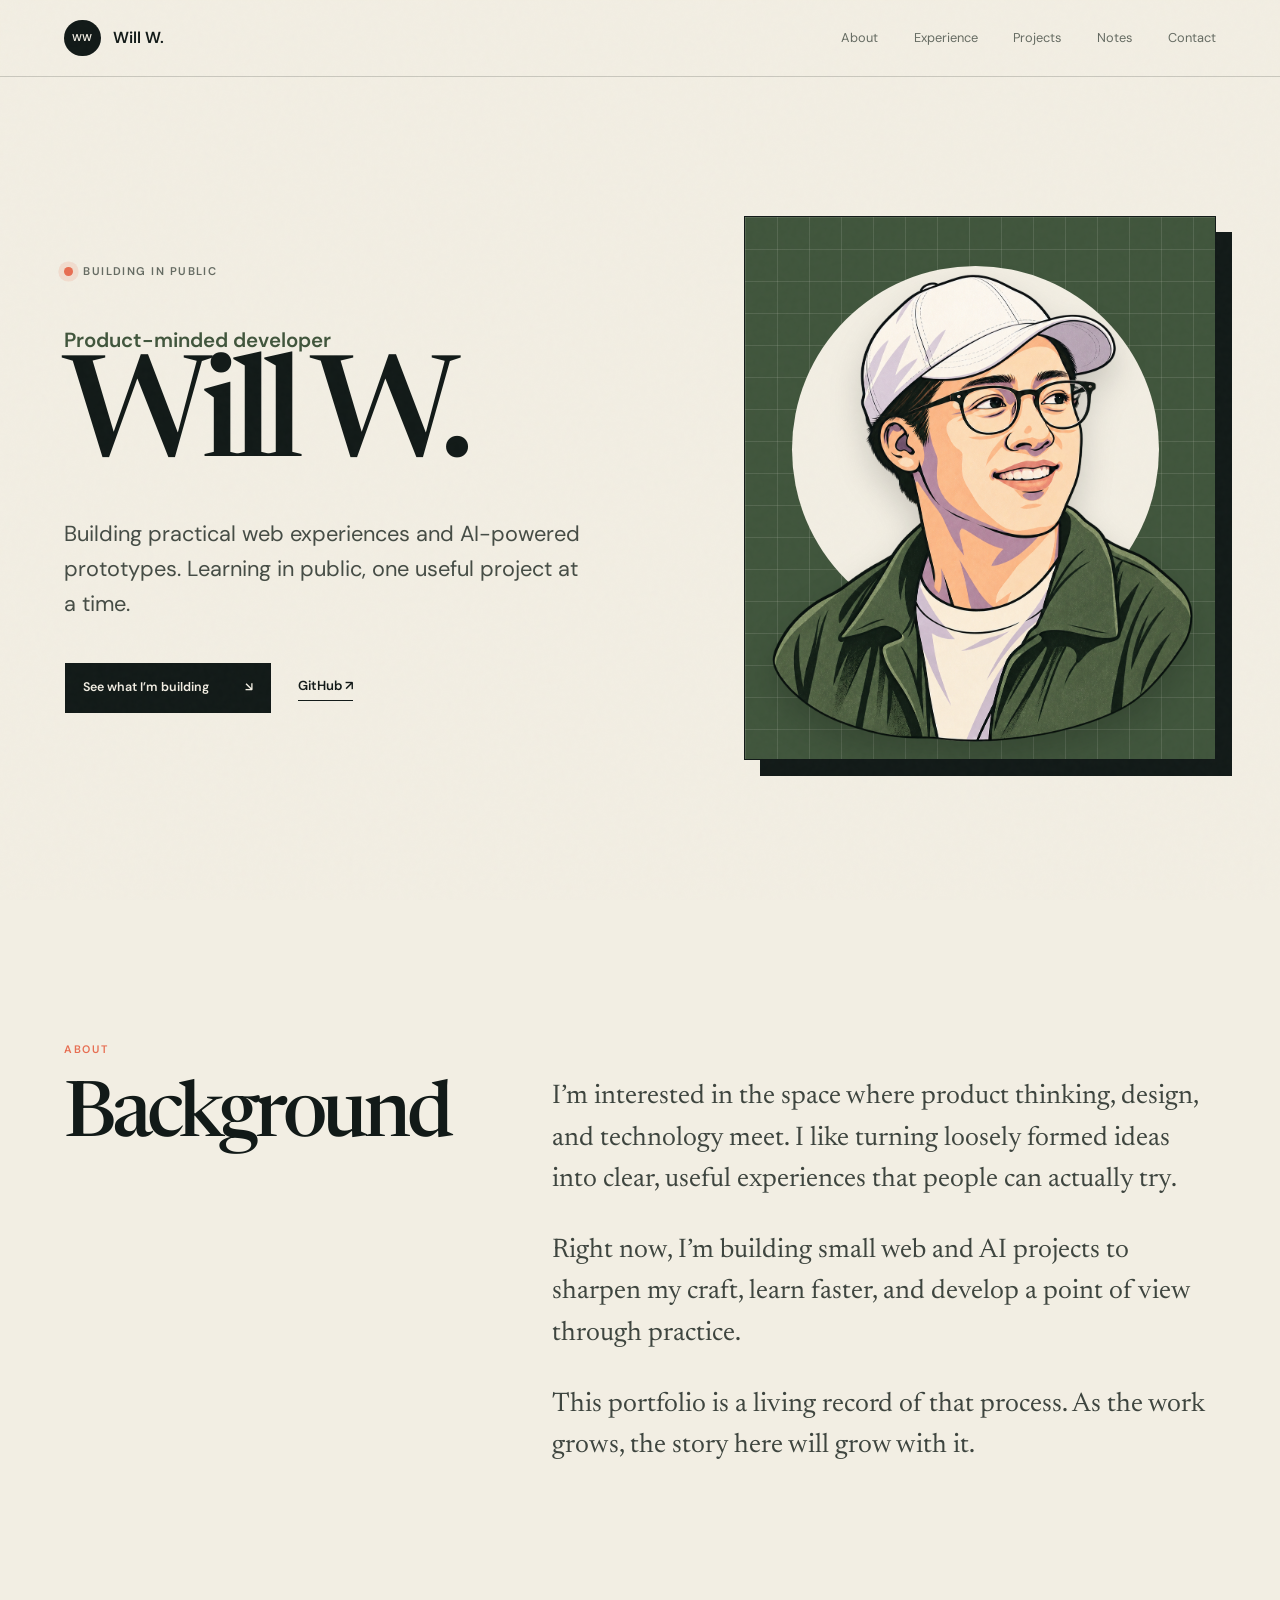
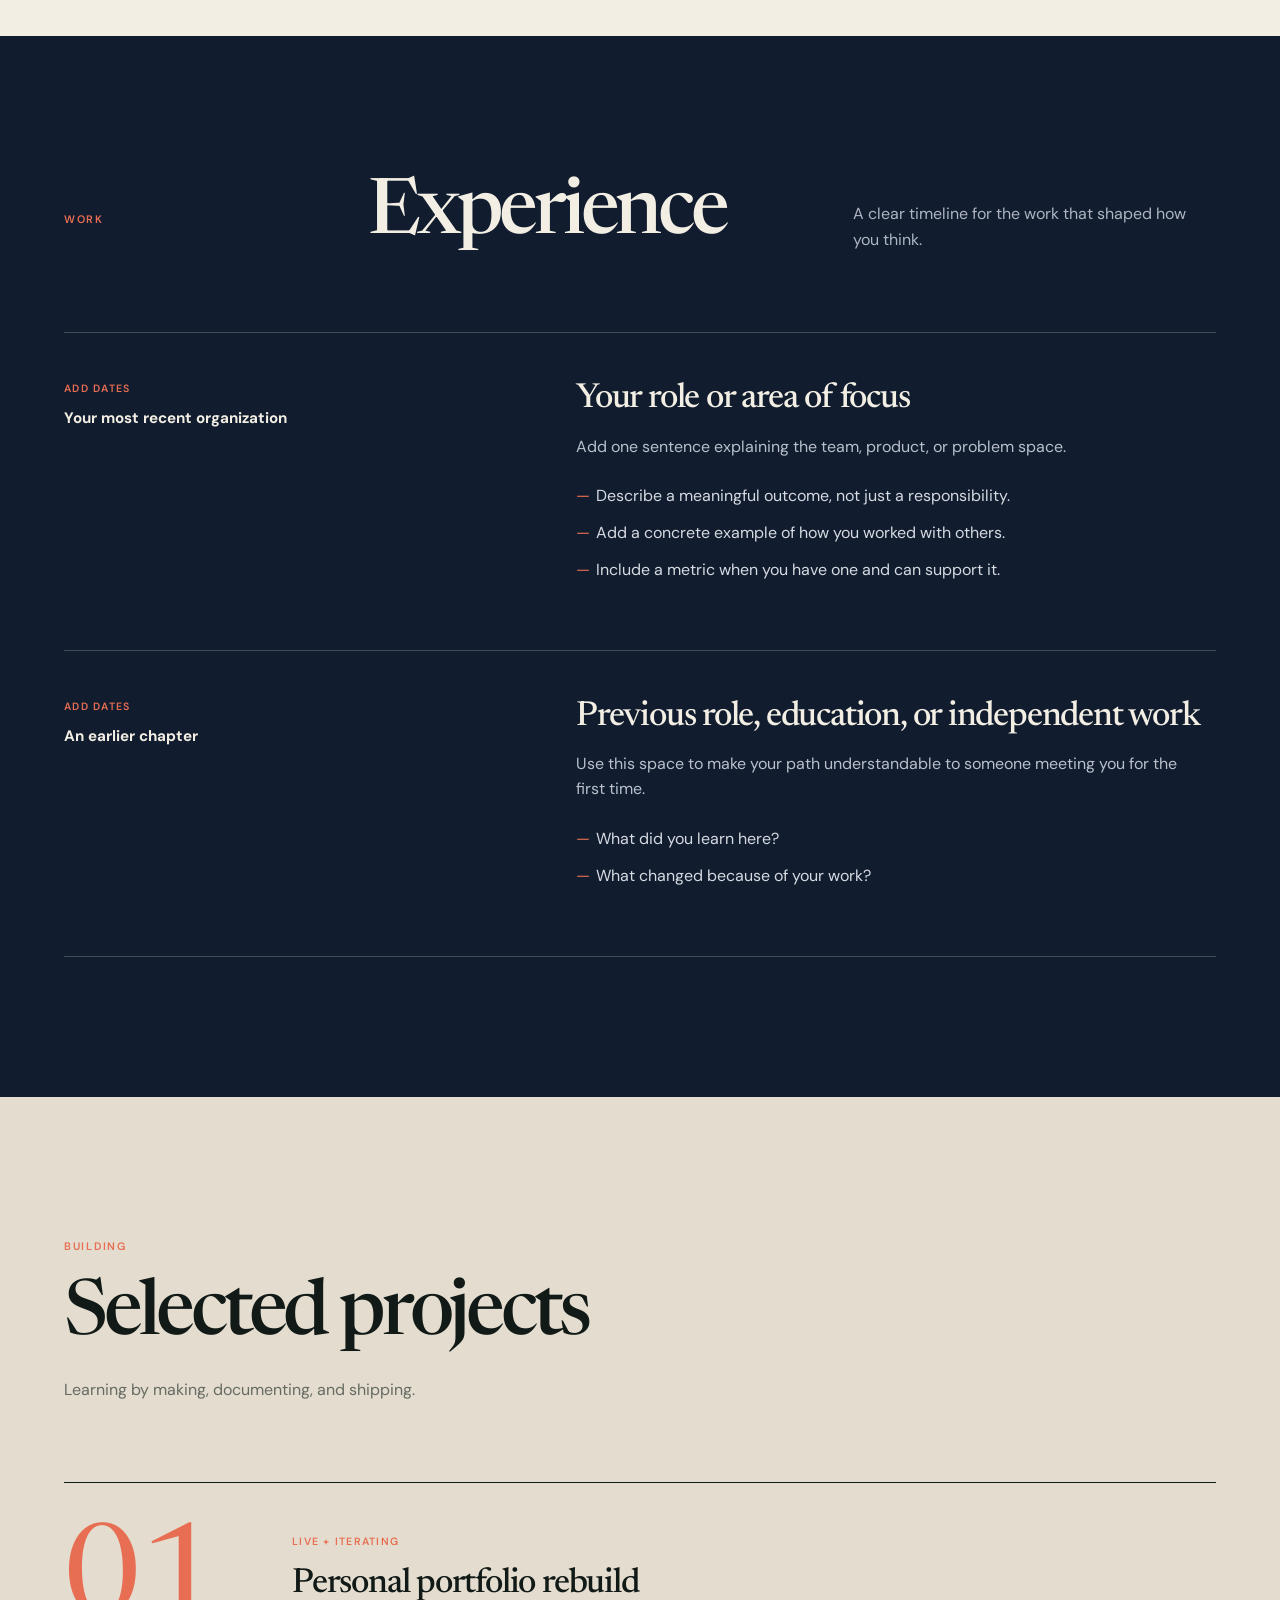
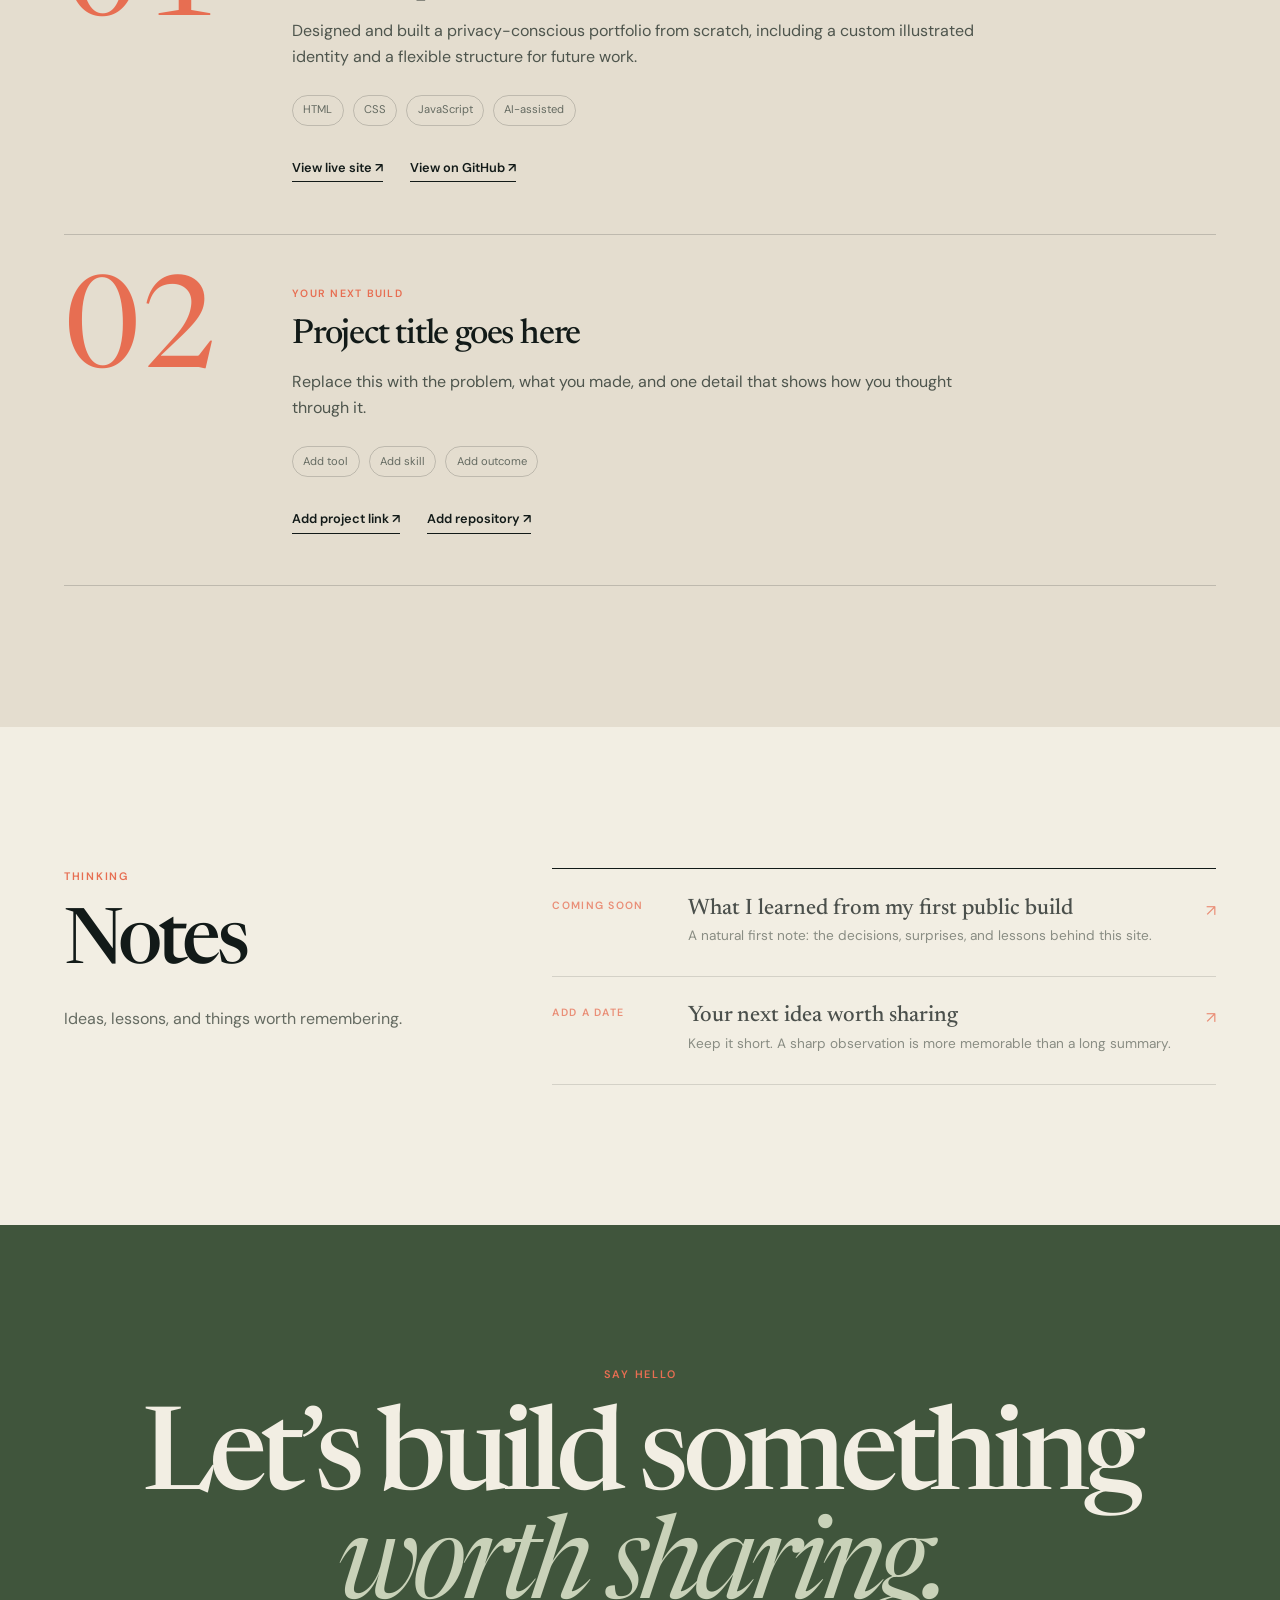
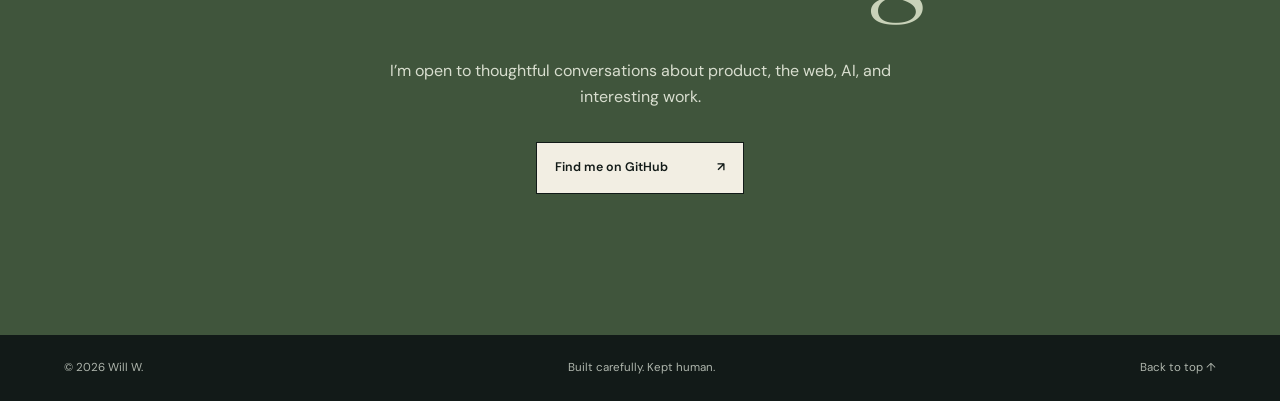
==== index.html @ 43a884ca "Update index.html for revised portfolio portrait" ====
<!doctype html>
<html lang="en">
  <head>
    <meta charset="UTF-8" />
    <meta name="viewport" content="width=device-width, initial-scale=1.0" />
    <meta name="description" content="Will W. — a product-minded developer building practical web experiences and AI-powered prototypes." />
    <meta name="theme-color" content="#f2eee3" />
    <meta property="og:title" content="Will W. — Product-minded developer" />
    <meta property="og:description" content="Practical web experiences, AI-powered prototypes, and a growing body of work." />
    <meta property="og:type" content="website" />
    <link rel="icon" href="assets/favicon.svg" type="image/svg+xml" />
    <link rel="preconnect" href="https://fonts.googleapis.com" />
    <link rel="preconnect" href="https://fonts.gstatic.com" crossorigin />
    <link href="https://fonts.googleapis.com/css2?family=DM+Sans:wght@400;500;600&family=Newsreader:opsz,wght@6..72,400;6..72,500;6..72,600&display=swap" rel="stylesheet" />
    <link rel="stylesheet" href="styles.css?v=4" />
    <script src="content.js?v=3" defer></script>
    <script src="script.js?v=3" defer></script>
    <title>Will W. — Product-minded developer</title>
  </head>
  <body>
    <a class="skip-link" href="#main">Skip to content</a>
    <header class="site-header">
      <a class="brand" href="#hero" aria-label="Will W., home">
        <span class="brand-mark" aria-hidden="true">WW</span>
        <span data-name>Will W.</span>
      </a>
      <nav aria-label="Primary navigation">
        <a href="#about">About</a>
        <a href="#experience">Experience</a>
        <a href="#projects">Projects</a>
        <a href="#notes">Notes</a>
        <a href="#contact">Contact</a>
      </nav>
    </header>

    <main id="main">
      <section class="hero section-shell" id="hero" aria-labelledby="hero-title">
        <div class="hero-copy reveal">
          <p class="status"><span aria-hidden="true"></span><span data-status>Building in public</span></p>
          <p class="hero-overline" data-title>Product-minded developer</p>
          <h1 id="hero-title" data-name>Will W.</h1>
          <p class="hero-summary" data-tagline>Building practical web experiences and AI-powered prototypes.</p>
          <div class="hero-actions">
            <a class="button button-dark" href="#projects">See what I’m building <span aria-hidden="true">↘</span></a>
            <a class="text-link" data-github-link href="https://github.com/willw-builds" target="_blank" rel="noreferrer">GitHub <span aria-hidden="true">↗</span></a>
          </div>
        </div>

        <figure class="portrait-stage reveal">
          <div class="portrait-shape" aria-hidden="true"></div>
          <div class="portrait-grid" aria-hidden="true"></div>
          <img src="assets/will-avatar.png?v=2" alt="Illustrated portrait of Will wearing a plain white baseball cap and glasses" width="1145" height="1374" />
        </figure>
      </section>

      <section class="about section-pad" id="about" aria-labelledby="about-title">
        <div class="section-shell two-column">
          <div class="section-heading reveal">
            <p class="section-label">About</p>
            <h2 id="about-title">Background</h2>
          </div>
          <div class="story-copy reveal" id="about-copy"></div>
        </div>
      </section>

      <section class="experience section-pad" id="experience" aria-labelledby="experience-title">
        <div class="section-shell">
          <div class="section-heading light reveal">
            <p class="section-label">Work</p>
            <h2 id="experience-title">Experience</h2>
            <p class="section-note">A clear timeline for the work that shaped how you think.</p>
          </div>
          <div class="timeline" id="experience-list"></div>
        </div>
      </section>

      <section class="projects section-pad" id="projects" aria-labelledby="projects-title">
        <div class="section-shell">
          <div class="section-heading reveal">
            <p class="section-label">Building</p>
            <h2 id="projects-title">Selected projects</h2>
            <p class="section-note">Learning by making, documenting, and shipping.</p>
          </div>
          <div class="project-list" id="project-list"></div>
        </div>
      </section>

      <section class="notes section-pad" id="notes" aria-labelledby="notes-title">
        <div class="section-shell two-column">
          <div class="section-heading reveal">
            <p class="section-label">Thinking</p>
            <h2 id="notes-title">Notes</h2>
            <p class="section-note">Ideas, lessons, and things worth remembering.</p>
          </div>
          <div class="notes-list reveal" id="notes-list"></div>
        </div>
      </section>

      <section class="contact section-pad" id="contact" aria-labelledby="contact-title">
        <div class="section-shell contact-inner reveal">
          <p class="section-label">Say hello</p>
          <h2 id="contact-title">Let’s build something<br /><em>worth sharing.</em></h2>
          <p>I’m open to thoughtful conversations about product, the web, AI, and interesting work.</p>
          <a class="button button-light" data-github-link href="https://github.com/willw-builds" target="_blank" rel="noreferrer">Find me on GitHub <span aria-hidden="true">↗</span></a>
        </div>
      </section>
    </main>

    <footer class="site-footer">
      <p>© <span id="year"></span> <span data-name>Will W.</span></p>
      <p>Built carefully. Kept human.</p>
      <a href="#hero">Back to top ↑</a>
    </footer>
  </body>
</html>
---- styles.css ----
:root {
  --paper: #f2eee3;
  --paper-deep: #e4ddcf;
  --ink: #121a18;
  --navy: #111c2f;
  --moss: #40553c;
  --coral: #e76e52;
  --muted: #656b62;
  --line: rgba(18, 26, 24, 0.18);
  --light-line: rgba(242, 238, 227, 0.22);
  --font-display: "Newsreader", Georgia, serif;
  --font-body: "DM Sans", sans-serif;
  --page-pad: clamp(1.25rem, 5vw, 5rem);
  --content-width: 1180px;
}

* { box-sizing: border-box; }
html { scroll-behavior: smooth; }
body {
  margin: 0;
  color: var(--ink);
  background: var(--paper);
  font-family: var(--font-body);
  line-height: 1.6;
  -webkit-font-smoothing: antialiased;
}
body::before {
  content: "";
  position: fixed;
  z-index: 20;
  inset: 0;
  pointer-events: none;
  opacity: 0.045;
  background-image: url("data:image/svg+xml,%3Csvg viewBox='0 0 180 180' xmlns='http://www.w3.org/2000/svg'%3E%3Cfilter id='n'%3E%3CfeTurbulence type='fractalNoise' baseFrequency='.8' numOctaves='3' stitchTiles='stitch'/%3E%3C/filter%3E%3Crect width='100%25' height='100%25' filter='url(%23n)' opacity='.45'/%3E%3C/svg%3E");
}
a { color: inherit; text-decoration: none; }
img { display: block; max-width: 100%; height: auto; }
p, h1, h2, h3 { text-wrap: pretty; }

.skip-link {
  position: fixed;
  z-index: 99;
  top: 0.75rem;
  left: 0.75rem;
  padding: 0.7rem 1rem;
  background: var(--ink);
  color: white;
  transform: translateY(-150%);
  transition: transform 160ms ease;
}
.skip-link:focus { transform: translateY(0); }

.site-header {
  position: sticky;
  z-index: 15;
  top: 0;
  display: flex;
  align-items: center;
  justify-content: space-between;
  min-height: 4.8rem;
  padding: 0 var(--page-pad);
  border-bottom: 1px solid var(--line);
  background: rgba(242, 238, 227, 0.9);
  backdrop-filter: blur(12px);
}
.brand { display: flex; align-items: center; gap: 0.75rem; font-weight: 600; }
.brand-mark {
  display: grid;
  place-items: center;
  width: 2.3rem;
  aspect-ratio: 1;
  border-radius: 50%;
  background: var(--ink);
  color: var(--paper);
  font-size: 0.62rem;
  letter-spacing: 0.06em;
}
nav { display: flex; gap: clamp(1rem, 2.8vw, 2.5rem); font-size: 0.8rem; }
nav a { position: relative; color: var(--muted); transition: color 160ms ease; }
nav a::after {
  content: "";
  position: absolute;
  inset: auto 0 -0.45rem;
  height: 2px;
  background: var(--coral);
  transform: scaleX(0);
  transition: transform 160ms ease;
}
nav a:hover, nav a:focus-visible, nav a.is-active { color: var(--ink); }
nav a.is-active::after { transform: scaleX(1); }

.section-shell {
  width: min(100%, calc(var(--content-width) + 2 * var(--page-pad)));
  margin: 0 auto;
  padding-inline: var(--page-pad);
}
.section-pad { padding-block: clamp(6rem, 11vw, 10rem); }

.hero {
  display: grid;
  grid-template-columns: minmax(0, 1.1fr) minmax(20rem, 0.9fr);
  align-items: center;
  gap: clamp(3rem, 8vw, 8rem);
  min-height: calc(100svh - 4.8rem);
  padding-block: clamp(2.5rem, 4vw, 4rem);
}
.status {
  display: flex;
  align-items: center;
  gap: 0.65rem;
  margin: 0 0 2.7rem;
  color: var(--muted);
  font-size: 0.7rem;
  font-weight: 600;
  letter-spacing: 0.13em;
  text-transform: uppercase;
}
.status > span:first-child {
  width: 0.55rem;
  aspect-ratio: 1;
  border-radius: 50%;
  background: var(--coral);
  box-shadow: 0 0 0 0.35rem rgba(231, 110, 82, 0.14);
}
.hero-overline { margin: 0 0 0.8rem; color: var(--moss); font-size: clamp(1rem, 1.6vw, 1.3rem); font-weight: 600; }
h1, h2, h3 { margin: 0; font-family: var(--font-display); font-weight: 500; }
h1 { font-size: clamp(5rem, 11vw, 10.5rem); letter-spacing: -0.065em; line-height: 0.78; }
h2 { font-size: clamp(3.2rem, 6vw, 6rem); letter-spacing: -0.055em; line-height: 0.95; }
h3 { font-size: clamp(1.7rem, 2.7vw, 2.5rem); letter-spacing: -0.035em; line-height: 1.05; }
.hero-summary { max-width: 38rem; margin: 2.4rem 0 0; color: #454c45; font-size: clamp(1.1rem, 1.7vw, 1.45rem); }
.hero-actions { display: flex; align-items: center; gap: 1.6rem; margin-top: 2.5rem; }
.button {
  display: inline-flex;
  align-items: center;
  justify-content: space-between;
  gap: 2rem;
  min-width: 13rem;
  padding: 0.95rem 1.1rem;
  border: 1px solid currentColor;
  font-size: 0.78rem;
  font-weight: 600;
  transition: transform 180ms ease, background 180ms ease, color 180ms ease;
}
.button:hover, .button:focus-visible { transform: translateY(-3px); }
.button-dark { background: var(--ink); color: var(--paper); }
.button-dark:hover, .button-dark:focus-visible { background: var(--coral); color: var(--ink); }
.button-light { background: var(--paper); color: var(--ink); }
.button-light:hover, .button-light:focus-visible { background: var(--coral); }
.text-link { padding-bottom: 0.2rem; border-bottom: 1px solid currentColor; font-size: 0.82rem; font-weight: 600; }

.portrait-stage {
  position: relative;
  display: grid;
  place-items: end center;
  min-height: min(67vw, 34rem);
  margin: 0;
  overflow: hidden;
  border: 1px solid var(--ink);
  background: var(--moss);
  box-shadow: 1rem 1rem 0 var(--ink);
}
.portrait-stage img { position: relative; z-index: 2; width: 92%; filter: drop-shadow(0 1rem 1rem rgba(0, 0, 0, 0.16)); }
.portrait-shape {
  position: absolute;
  z-index: 1;
  width: 78%;
  aspect-ratio: 1;
  top: 9%;
  left: 10%;
  border-radius: 50%;
  background: var(--paper);
}
.portrait-grid {
  position: absolute;
  inset: 0;
  background: linear-gradient(rgba(242, 238, 227, 0.12) 1px, transparent 1px), linear-gradient(90deg, rgba(242, 238, 227, 0.12) 1px, transparent 1px);
  background-size: 2rem 2rem;
}
.portrait-stage figcaption {
  position: absolute;
  z-index: 3;
  right: 1rem;
  bottom: 0.8rem;
  padding: 0.35rem 0.55rem;
  background: var(--paper);
  font-size: 0.62rem;
  letter-spacing: 0.07em;
  text-transform: uppercase;
}
.portrait-stage figcaption span { color: var(--coral); }

.two-column { display: grid; grid-template-columns: minmax(16rem, 0.72fr) minmax(0, 1.28fr); gap: clamp(3rem, 9vw, 10rem); }
.section-heading { align-self: start; }
.section-label { margin: 0 0 1.5rem; color: var(--coral); font-size: 0.68rem; font-weight: 600; letter-spacing: 0.16em; text-transform: uppercase; }
.section-note { max-width: 27rem; margin: 1.5rem 0 0; color: var(--muted); }
.story-copy { padding-top: 2.2rem; }
.story-copy p { margin: 0 0 1.8rem; color: #3e453f; font: 400 clamp(1.25rem, 2.1vw, 1.75rem)/1.55 var(--font-display); }

.experience { background: var(--navy); color: var(--paper); }
.section-heading.light { display: grid; grid-template-columns: 0.6fr 1fr 0.8fr; align-items: end; gap: 2rem; }
.experience .section-note { color: #aeb5c1; }
.timeline { margin-top: 5rem; border-top: 1px solid var(--light-line); }
.timeline-item { display: grid; grid-template-columns: 0.8fr 1.25fr; gap: clamp(2rem, 8vw, 8rem); padding: 3rem 0 3.5rem; border-bottom: 1px solid var(--light-line); }
.timeline-meta { display: grid; align-content: start; gap: 0.5rem; }
.timeline-meta span, .project-status, .note-date { color: var(--coral); font-size: 0.66rem; font-weight: 600; letter-spacing: 0.12em; text-transform: uppercase; }
.timeline-meta strong { font-size: 0.95rem; }
.timeline-detail > p { color: #b9c0cb; }
.timeline-detail ul { margin: 1.5rem 0 0; padding: 0; list-style: none; }
.timeline-detail li { position: relative; margin: 0.7rem 0; padding-left: 1.25rem; color: #d6dae1; }
.timeline-detail li::before { content: "—"; position: absolute; left: 0; color: var(--coral); }
.is-placeholder { opacity: 0.74; }

.projects { background: var(--paper-deep); }
.project-list { margin-top: 5rem; border-top: 1px solid var(--ink); }
.project-row { display: grid; grid-template-columns: minmax(8rem, 0.35fr) 1.65fr; gap: 2rem; padding: 3.2rem 0; border-bottom: 1px solid var(--line); }
.project-number { color: var(--coral); font: 400 clamp(5rem, 10vw, 9rem)/0.8 var(--font-display); }
.project-body > p:not(.project-status) { max-width: 44rem; color: #4e554d; }
.project-status { margin: 0 0 0.9rem; }
.tag-list, .project-links { display: flex; flex-wrap: wrap; gap: 0.55rem; margin-top: 1.6rem; }
.tag-list span { padding: 0.35rem 0.65rem; border: 1px solid var(--line); border-radius: 999px; color: var(--muted); font-size: 0.7rem; }
.project-links { gap: 1.7rem; margin-top: 2rem; }
.project-links a { padding-bottom: 0.2rem; border-bottom: 1px solid currentColor; font-size: 0.8rem; font-weight: 600; }

.notes-list { border-top: 1px solid var(--ink); }
.note-item { display: grid; grid-template-columns: 7rem 1fr auto; gap: 1.5rem; align-items: start; padding: 1.8rem 0; border-bottom: 1px solid var(--line); transition: padding 180ms ease, color 180ms ease; }
.note-item:hover, .note-item:focus-visible { padding-left: 0.6rem; color: var(--moss); }
.note-copy { display: grid; gap: 0.35rem; }
.note-copy strong { font: 500 1.4rem var(--font-display); }
.note-copy > span { color: var(--muted); font-size: 0.85rem; }
.note-arrow { color: var(--coral); }

.contact { background: var(--moss); color: var(--paper); }
.contact-inner { text-align: center; }
.contact h2 { font-size: clamp(4rem, 9vw, 9rem); }
.contact h2 em { color: #c9d2b9; font-weight: 400; }
.contact p:not(.section-label) { max-width: 36rem; margin: 2rem auto; color: #d8decf; }
.site-footer { display: flex; justify-content: space-between; gap: 1rem; padding: 1.5rem var(--page-pad); background: var(--ink); color: #aeb5ac; font-size: 0.72rem; }
.site-footer p { margin: 0; }

.reveal { opacity: 0; transform: translateY(1.2rem); transition: opacity 580ms ease, transform 580ms ease; }
.reveal.is-visible { opacity: 1; transform: translateY(0); }
:focus-visible { outline: 3px solid var(--coral); outline-offset: 4px; }

@media (max-width: 880px) {
  .site-header { align-items: flex-start; flex-direction: column; gap: 0.8rem; padding-block: 0.9rem; }
  nav { width: 100%; overflow-x: auto; padding-bottom: 0.3rem; }
  .hero { grid-template-columns: 1fr; min-height: auto; }
  .portrait-stage { width: min(100%, 32rem); min-height: 38rem; }
  .two-column, .section-heading.light, .timeline-item { grid-template-columns: 1fr; }
  .story-copy { padding-top: 0; }
}

@media (max-width: 620px) {
  .brand > span:last-child { display: none; }
  nav { gap: 1rem; font-size: 0.72rem; }
  h1 { font-size: clamp(4.8rem, 25vw, 7rem); }
  .hero-actions { align-items: flex-start; flex-direction: column; }
  .portrait-stage { min-height: 30rem; }
  .project-row { grid-template-columns: 1fr; }
  .project-number { font-size: 4.5rem; }
  .note-item { grid-template-columns: 1fr auto; }
  .note-date { grid-column: 1 / -1; }
  .site-footer { align-items: flex-start; flex-direction: column; }
}

@media (prefers-reduced-motion: reduce) {
  html { scroll-behavior: auto; }
  *, *::before, *::after { animation-duration: 0.01ms !important; animation-iteration-count: 1 !important; transition-duration: 0.01ms !important; }
}
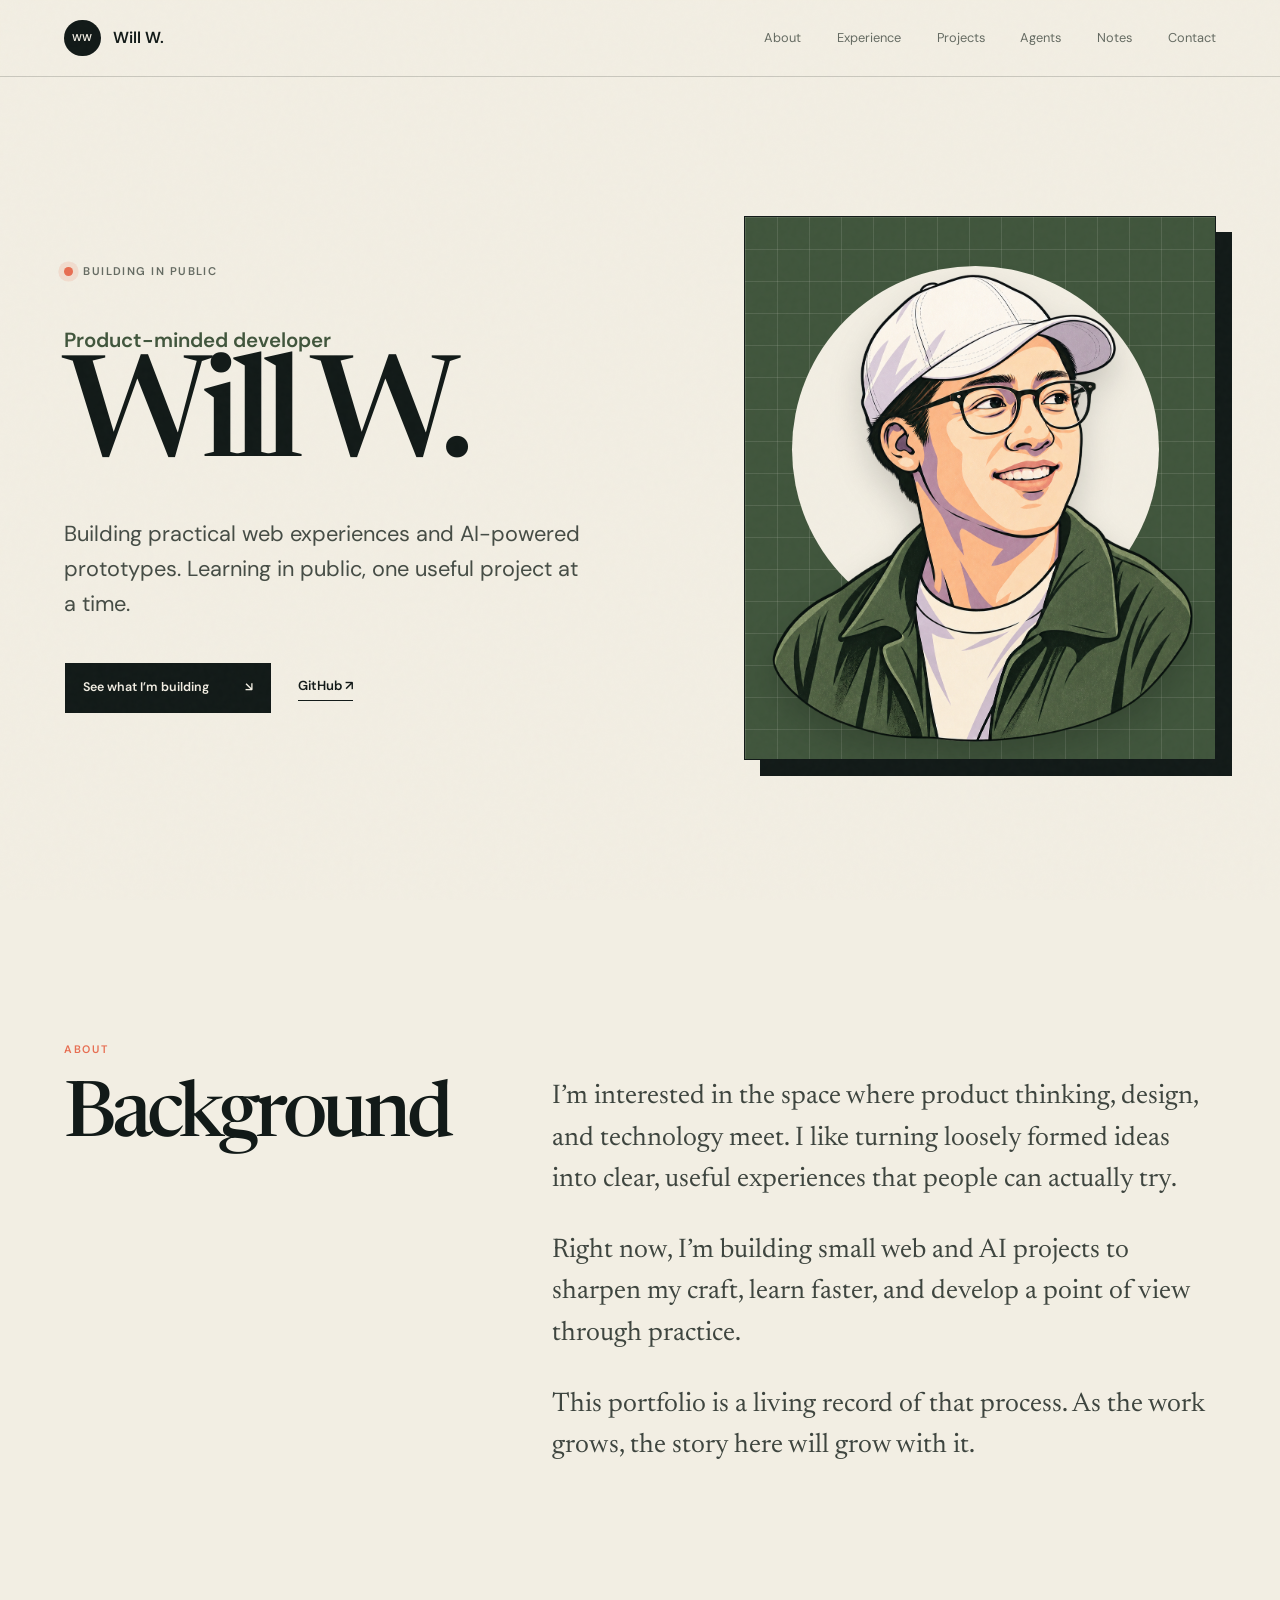
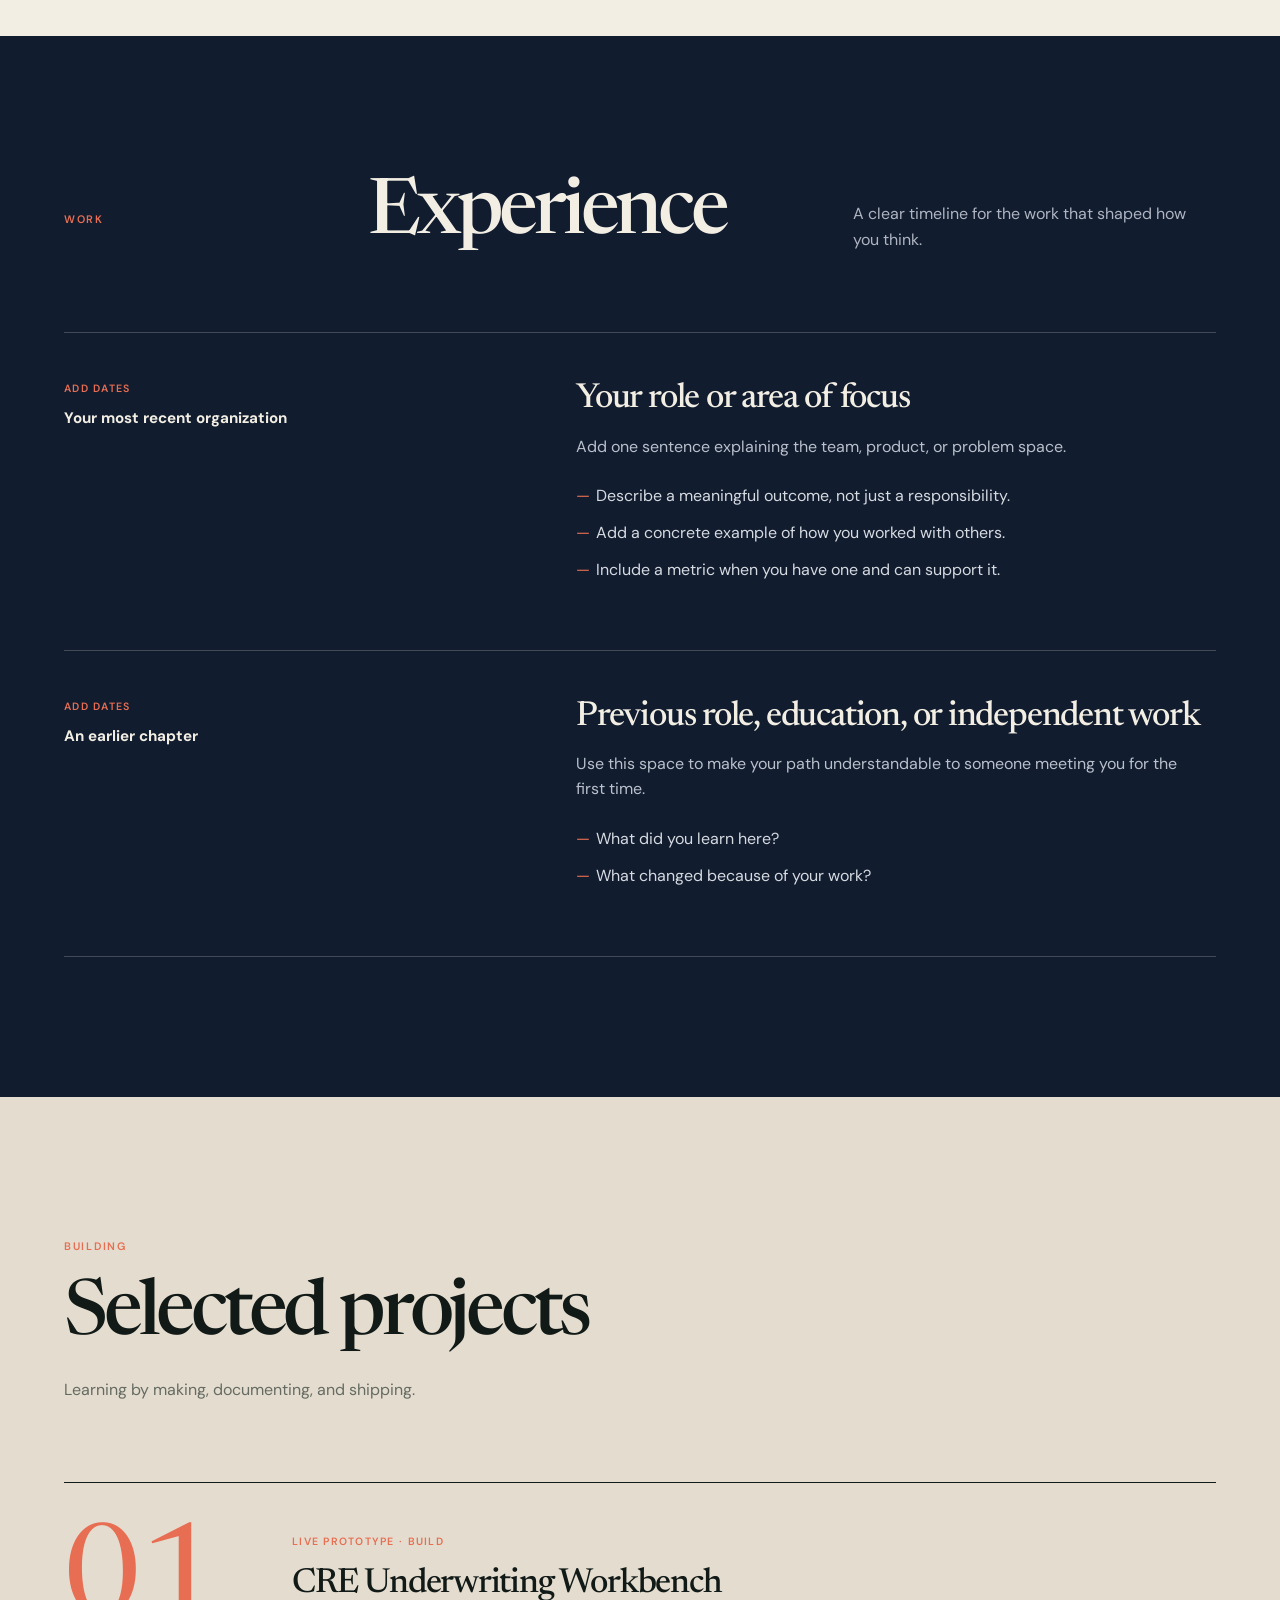
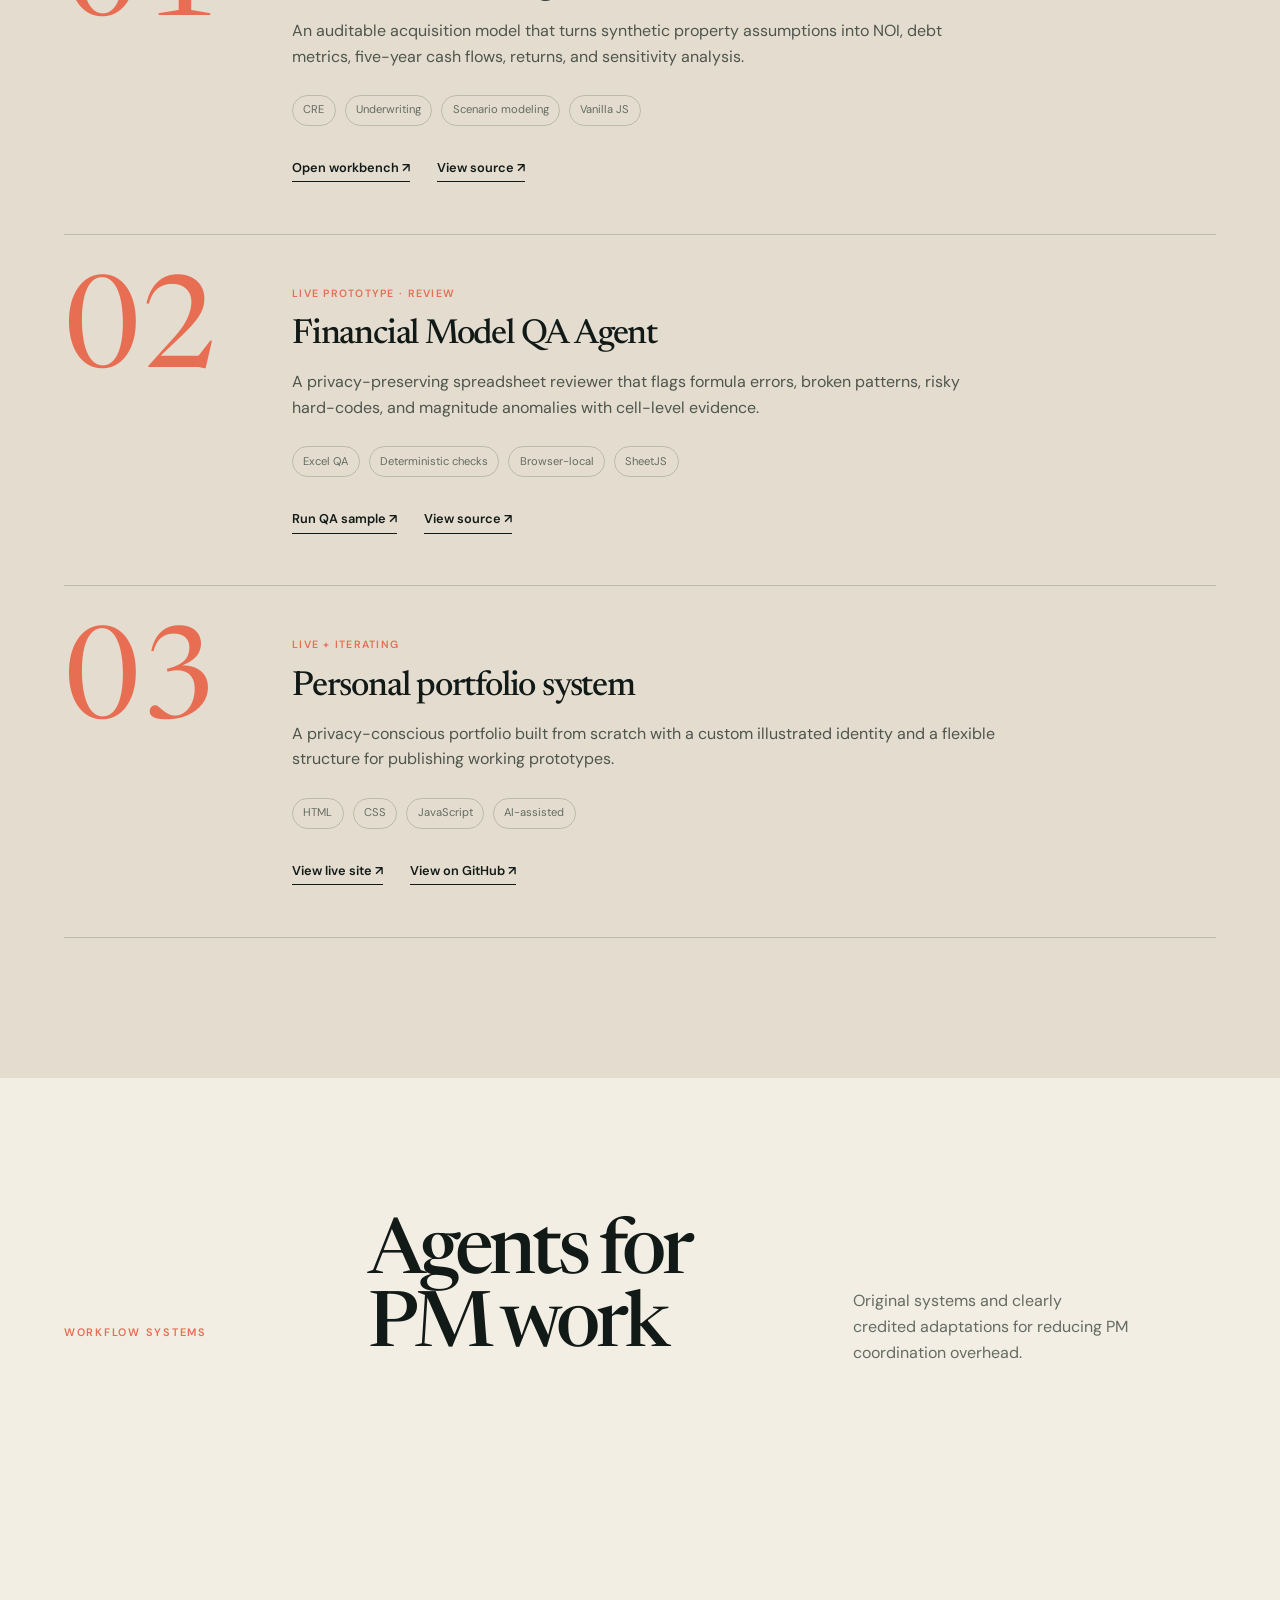
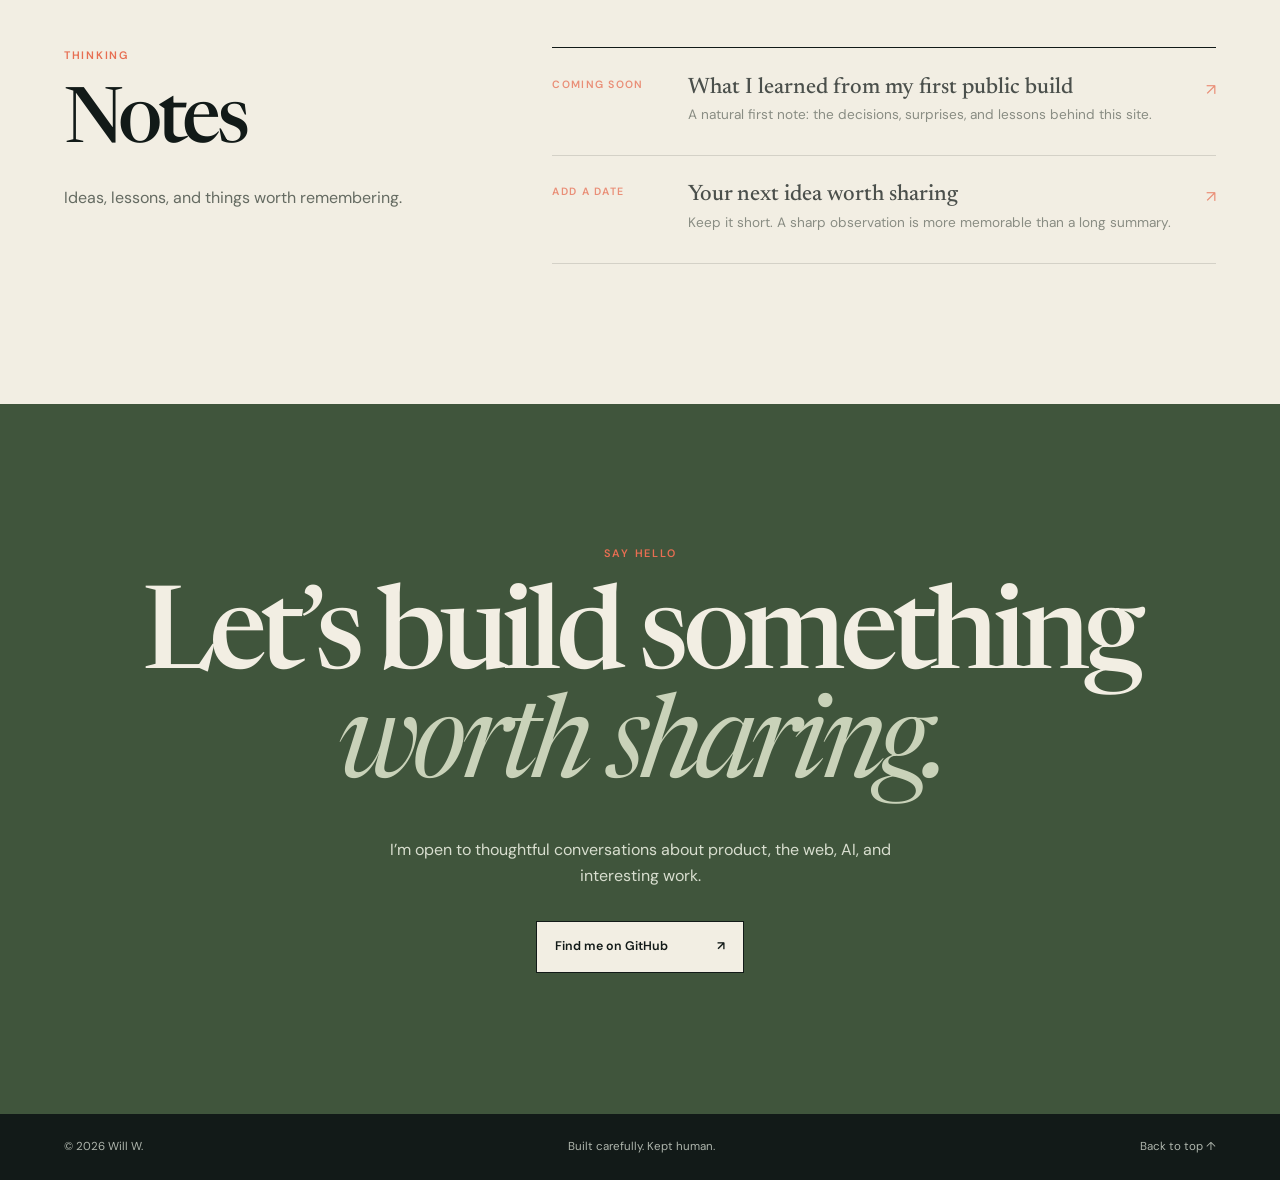
==== commit 4d8be4c3: "Update index.html for analyst workflow lab" ====
--- a/index.html
+++ b/index.html
@@ -12,9 +12,9 @@
     <link rel="preconnect" href="https://fonts.googleapis.com" />
     <link rel="preconnect" href="https://fonts.gstatic.com" crossorigin />
     <link href="https://fonts.googleapis.com/css2?family=DM+Sans:wght@400;500;600&family=Newsreader:opsz,wght@6..72,400;6..72,500;6..72,600&display=swap" rel="stylesheet" />
-    <link rel="stylesheet" href="styles.css?v=4" />
-    <script src="content.js?v=3" defer></script>
-    <script src="script.js?v=3" defer></script>
+    <link rel="stylesheet" href="styles.css?v=5" />
+    <script src="content.js?v=4" defer></script>
+    <script src="script.js?v=4" defer></script>
     <title>Will W. — Product-minded developer</title>
   </head>
   <body>
@@ -28,6 +28,7 @@
         <a href="#about">About</a>
         <a href="#experience">Experience</a>
         <a href="#projects">Projects</a>
+        <a href="#agents">Agents</a>
         <a href="#notes">Notes</a>
         <a href="#contact">Contact</a>
       </nav>
@@ -85,6 +86,17 @@
         </div>
       </section>
 
+      <section class="agents section-pad" id="agents" aria-labelledby="agents-title">
+        <div class="section-shell">
+          <div class="section-heading light reveal">
+            <p class="section-label">Workflow systems</p>
+            <h2 id="agents-title">Agents for PM work</h2>
+            <p class="section-note">Original systems and clearly credited adaptations for reducing PM coordination overhead.</p>
+          </div>
+          <div class="agent-grid" id="agent-list"></div>
+        </div>
+      </section>
+
       <section class="notes section-pad" id="notes" aria-labelledby="notes-title">
         <div class="section-shell two-column">
           <div class="section-heading reveal">
--- a/styles.css
+++ b/styles.css
@@ -176,19 +176,6 @@
   background: linear-gradient(rgba(242, 238, 227, 0.12) 1px, transparent 1px), linear-gradient(90deg, rgba(242, 238, 227, 0.12) 1px, transparent 1px);
   background-size: 2rem 2rem;
 }
-.portrait-stage figcaption {
-  position: absolute;
-  z-index: 3;
-  right: 1rem;
-  bottom: 0.8rem;
-  padding: 0.35rem 0.55rem;
-  background: var(--paper);
-  font-size: 0.62rem;
-  letter-spacing: 0.07em;
-  text-transform: uppercase;
-}
-.portrait-stage figcaption span { color: var(--coral); }
-
 .two-column { display: grid; grid-template-columns: minmax(16rem, 0.72fr) minmax(0, 1.28fr); gap: clamp(3rem, 9vw, 10rem); }
 .section-heading { align-self: start; }
 .section-label { margin: 0 0 1.5rem; color: var(--coral); font-size: 0.68rem; font-weight: 600; letter-spacing: 0.16em; text-transform: uppercase; }
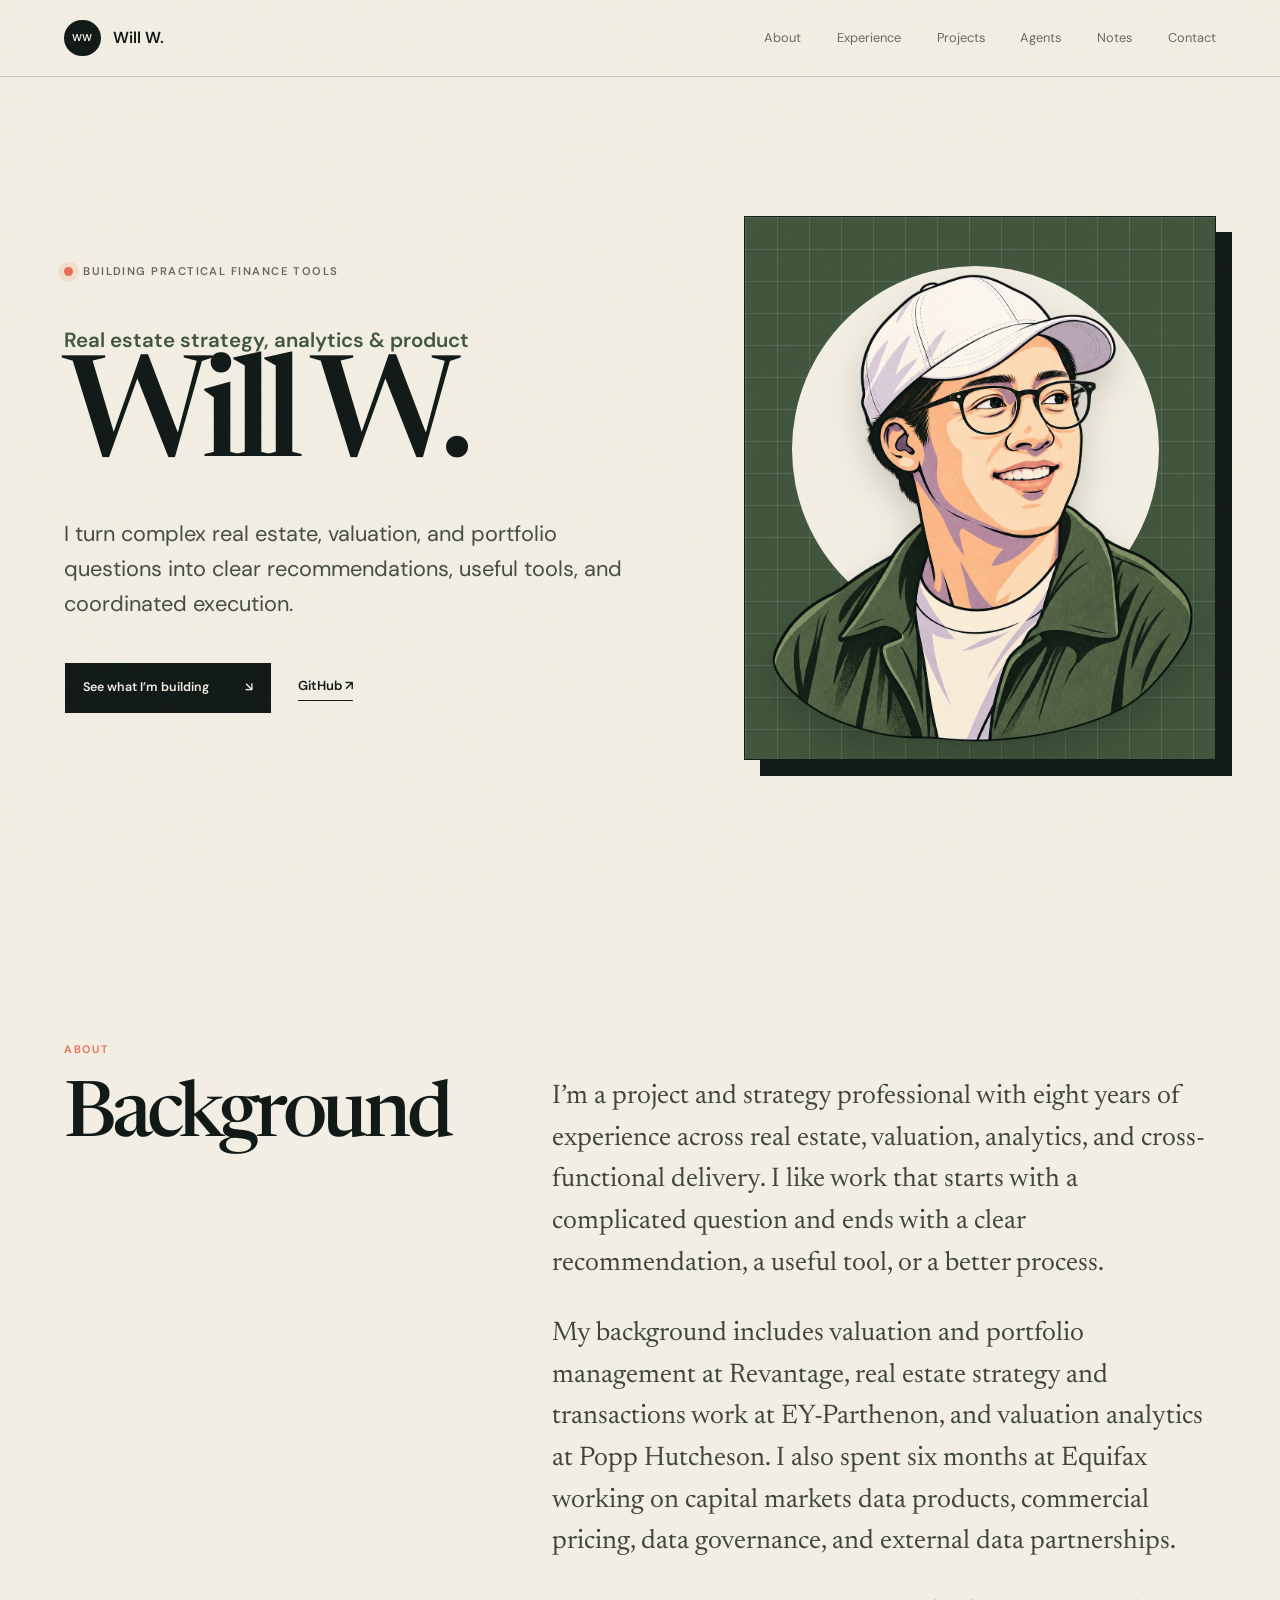
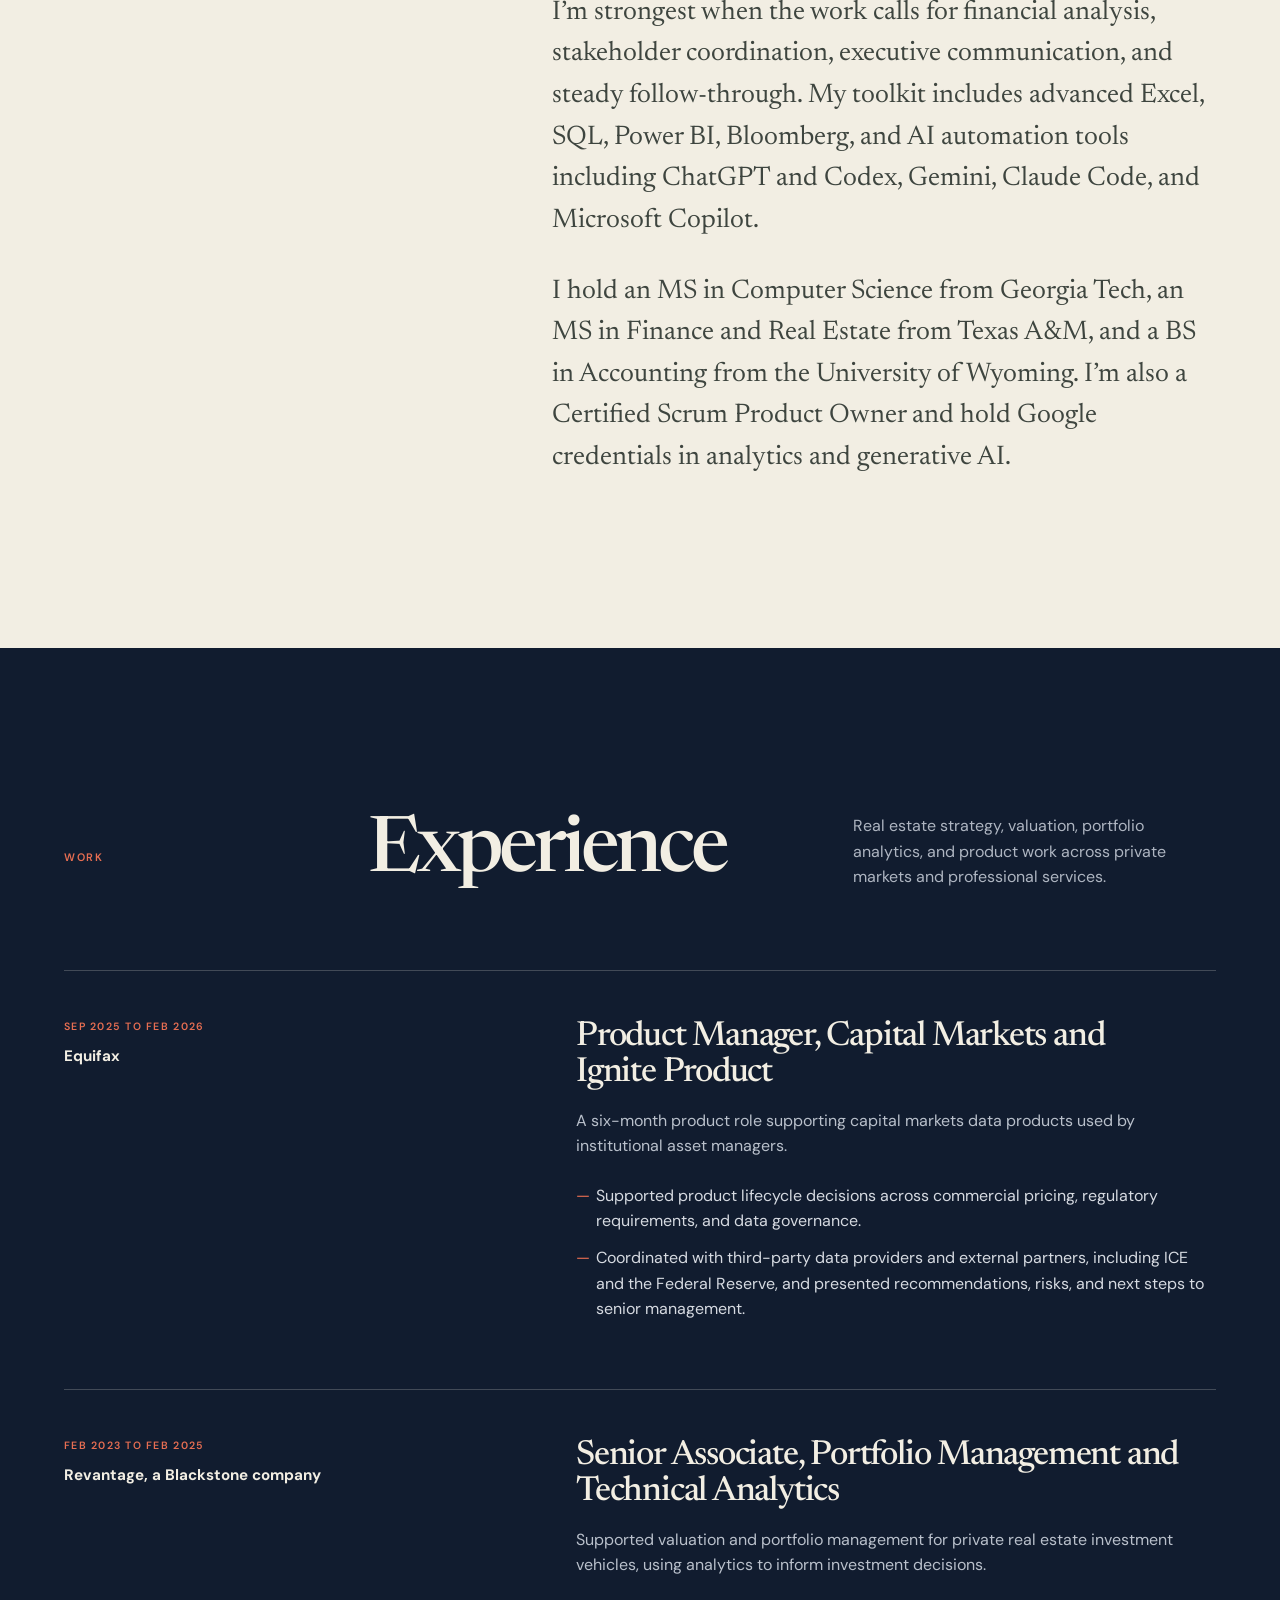
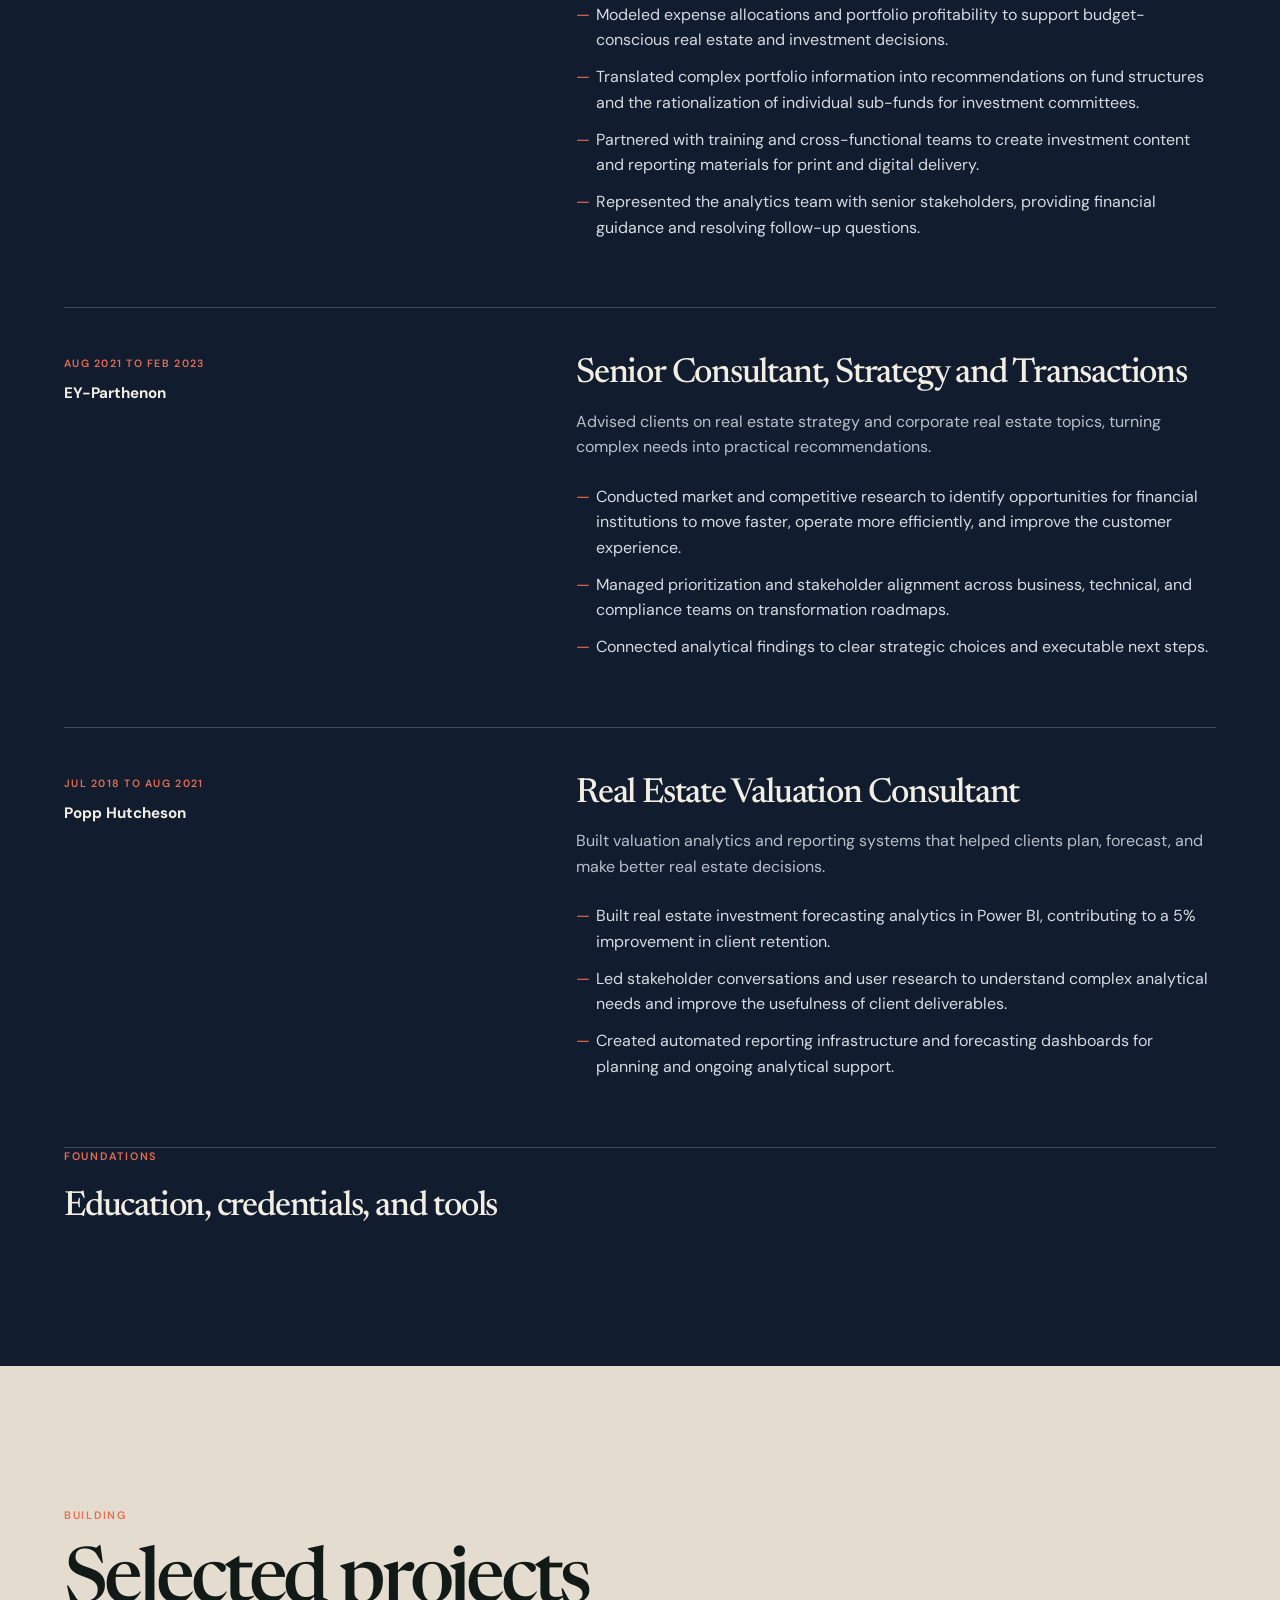
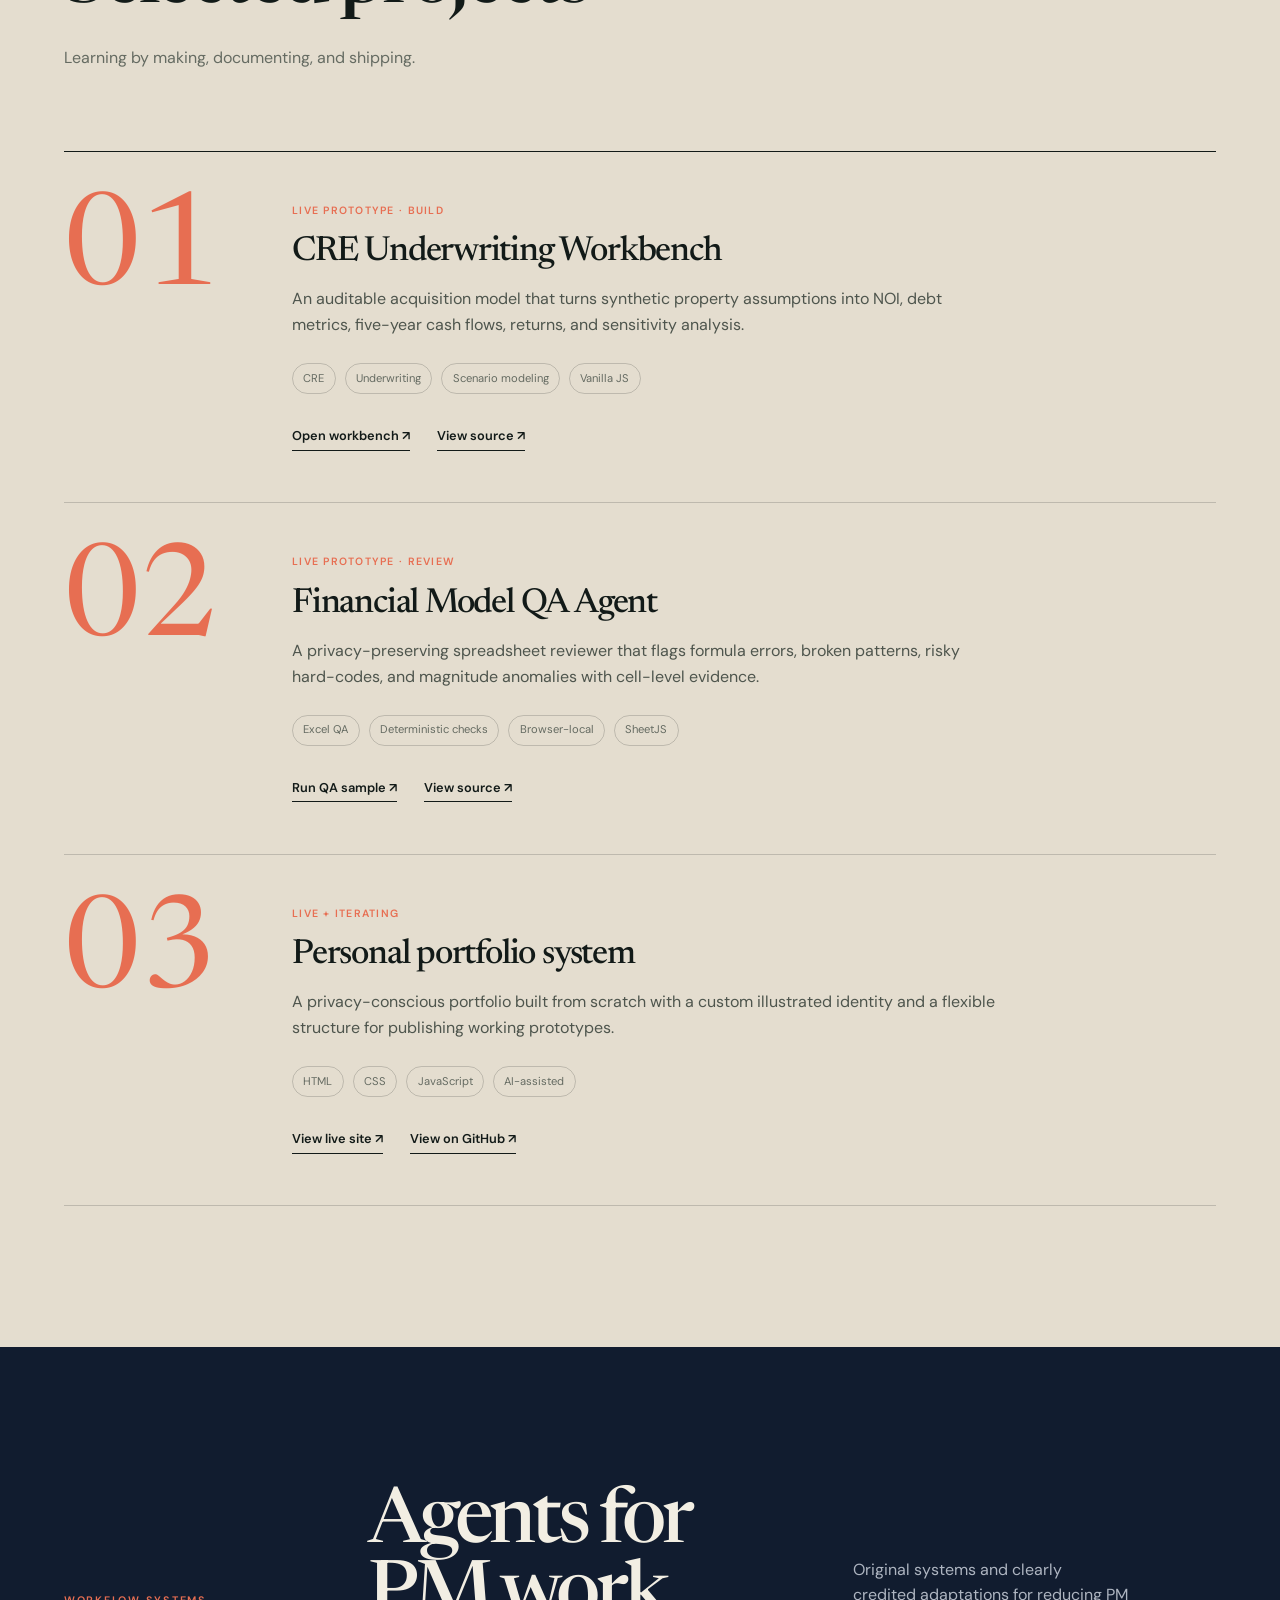
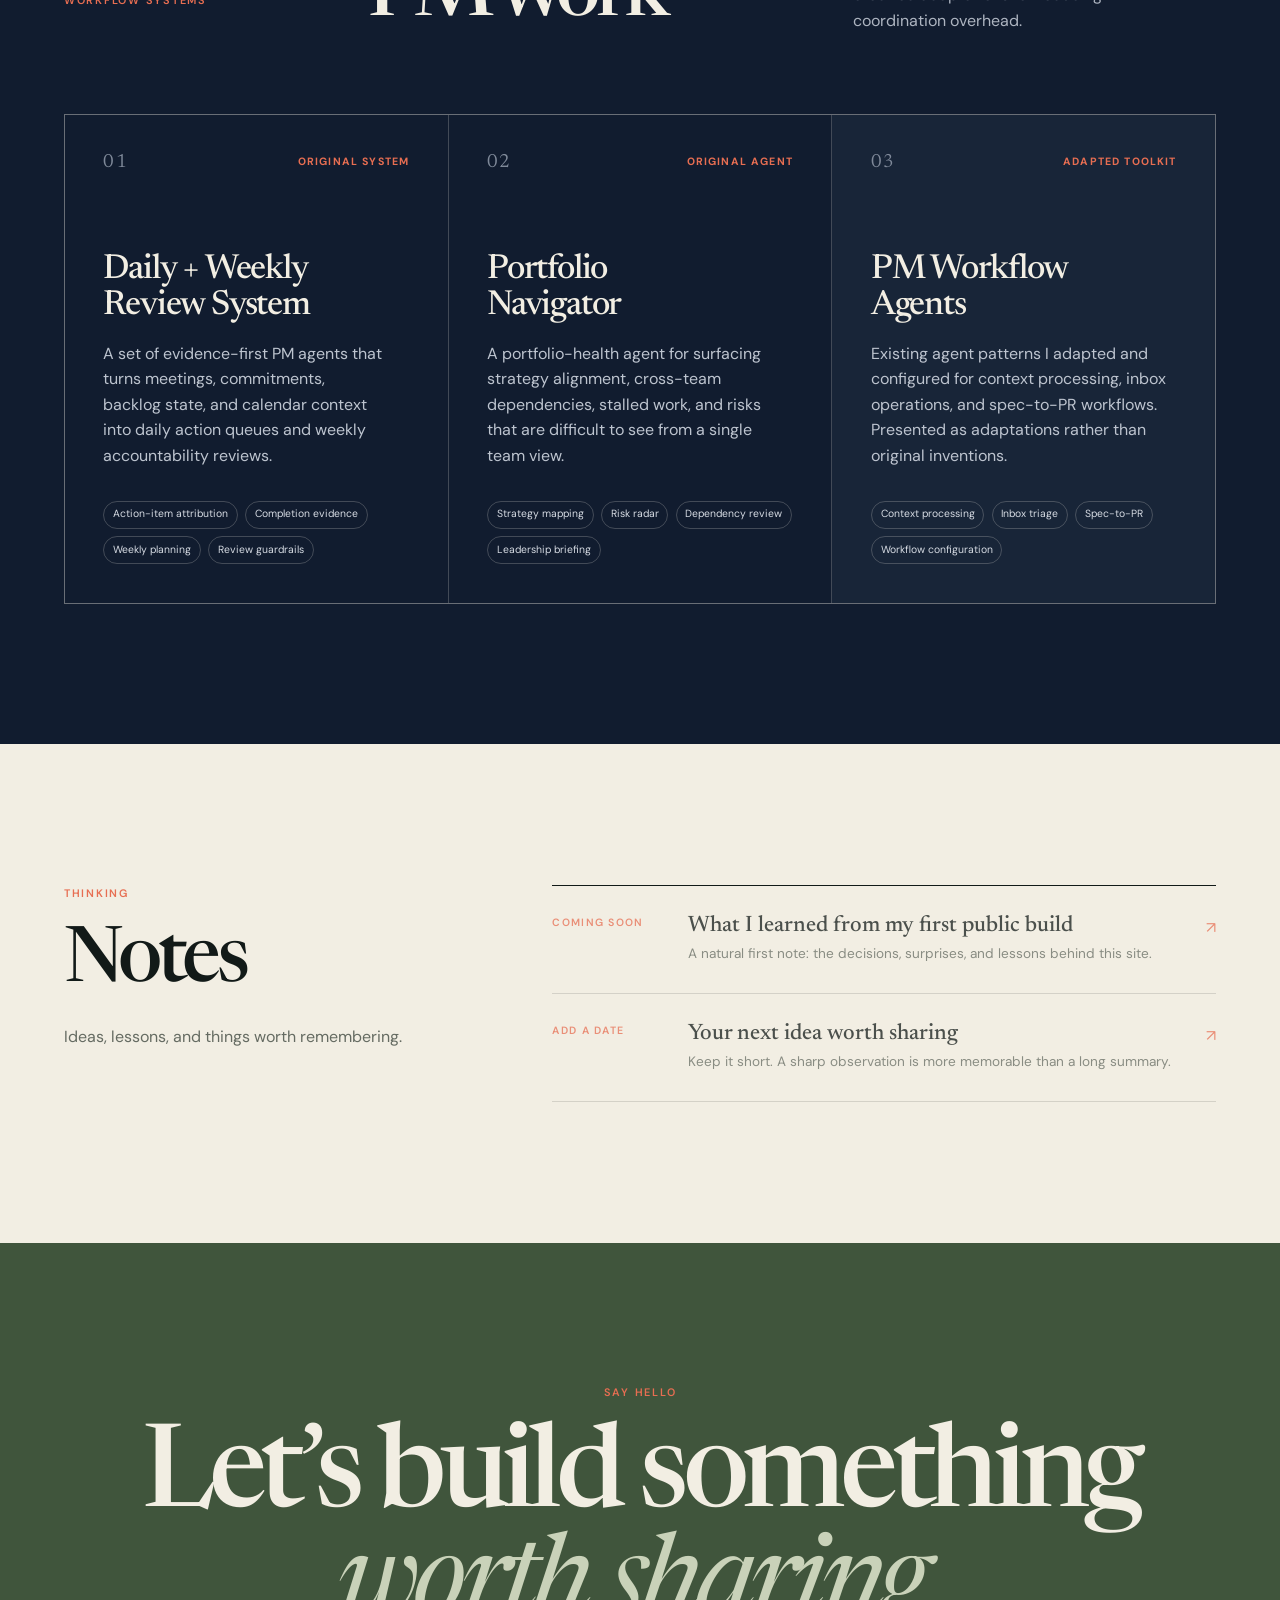
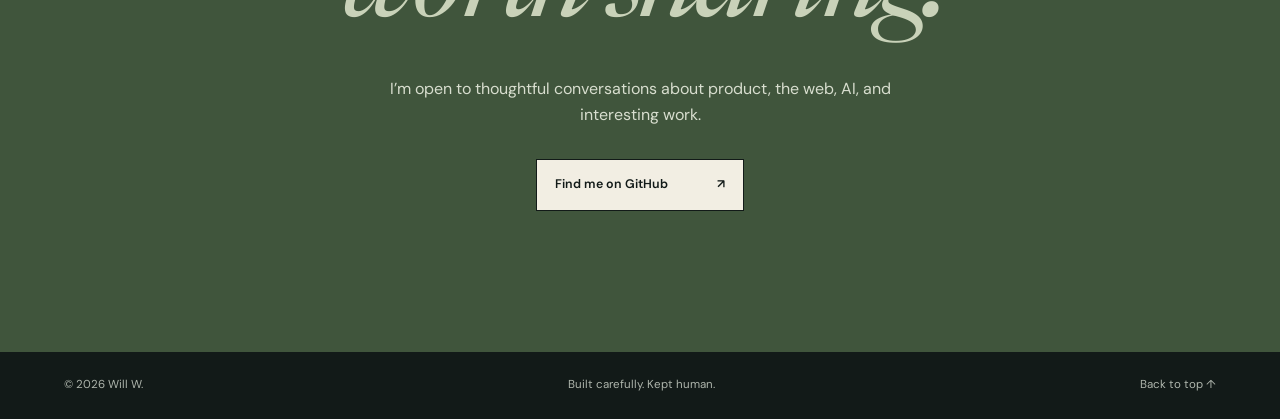
==== commit 5fee193d: "Refine portfolio background and experience" ====
--- a/index.html
+++ b/index.html
@@ -3,19 +3,19 @@
   <head>
     <meta charset="UTF-8" />
     <meta name="viewport" content="width=device-width, initial-scale=1.0" />
-    <meta name="description" content="Will W. — a product-minded developer building practical web experiences and AI-powered prototypes." />
+    <meta name="description" content="Will W. is a project and strategy professional working across real estate, valuation, analytics, and product." />
     <meta name="theme-color" content="#f2eee3" />
-    <meta property="og:title" content="Will W. — Product-minded developer" />
-    <meta property="og:description" content="Practical web experiences, AI-powered prototypes, and a growing body of work." />
+    <meta property="og:title" content="Will W. | Real estate strategy, analytics and product" />
+    <meta property="og:description" content="Real estate strategy, valuation, portfolio analytics, and practical finance tools." />
     <meta property="og:type" content="website" />
     <link rel="icon" href="assets/favicon.svg" type="image/svg+xml" />
     <link rel="preconnect" href="https://fonts.googleapis.com" />
     <link rel="preconnect" href="https://fonts.gstatic.com" crossorigin />
     <link href="https://fonts.googleapis.com/css2?family=DM+Sans:wght@400;500;600&family=Newsreader:opsz,wght@6..72,400;6..72,500;6..72,600&display=swap" rel="stylesheet" />
-    <link rel="stylesheet" href="styles.css?v=5" />
-    <script src="content.js?v=4" defer></script>
-    <script src="script.js?v=4" defer></script>
-    <title>Will W. — Product-minded developer</title>
+    <link rel="stylesheet" href="styles.css?v=6" />
+    <script src="content.js?v=5" defer></script>
+    <script src="script.js?v=5" defer></script>
+    <title>Will W. | Real estate strategy, analytics and product</title>
   </head>
   <body>
     <a class="skip-link" href="#main">Skip to content</a>
@@ -69,9 +69,14 @@
           <div class="section-heading light reveal">
             <p class="section-label">Work</p>
             <h2 id="experience-title">Experience</h2>
-            <p class="section-note">A clear timeline for the work that shaped how you think.</p>
+            <p class="section-note">Real estate strategy, valuation, portfolio analytics, and product work across private markets and professional services.</p>
           </div>
           <div class="timeline" id="experience-list"></div>
+          <div class="credentials-heading reveal">
+            <p class="section-label">Foundations</p>
+            <h3>Education, credentials, and tools</h3>
+          </div>
+          <div class="credentials-grid" id="credentials-list"></div>
         </div>
       </section>
 
--- a/styles.css
+++ b/styles.css
@@ -208,6 +208,18 @@
 .project-links { gap: 1.7rem; margin-top: 2rem; }
 .project-links a { padding-bottom: 0.2rem; border-bottom: 1px solid currentColor; font-size: 0.8rem; font-weight: 600; }
 
+.agents { background: var(--navy); color: var(--paper); }
+.agents .section-note { color: #aeb5c1; }
+.agent-grid { display: grid; grid-template-columns: repeat(3, 1fr); gap: 1px; margin-top: 5rem; background: var(--light-line); border: 1px solid var(--light-line); }
+.agent-card { min-height: 26rem; padding: clamp(1.5rem, 3vw, 2.5rem); background: var(--navy); }
+.agent-card.is-adapted { background: #182538; }
+.agent-card-top { display: flex; align-items: center; justify-content: space-between; gap: 1rem; margin-bottom: 5rem; color: var(--coral); font-size: 0.66rem; letter-spacing: 0.11em; text-transform: uppercase; }
+.agent-card-top span { color: #7f8999; font: 400 1.2rem var(--font-display); }
+.agent-card h3 { max-width: 12ch; }
+.agent-card > p { color: #bdc4cf; }
+.agent-capabilities { display: flex; flex-wrap: wrap; gap: 0.45rem; margin-top: 2rem; }
+.agent-capabilities span { padding: 0.3rem 0.55rem; border: 1px solid var(--light-line); border-radius: 999px; color: #d6dbe3; font-size: 0.65rem; }
+
 .notes-list { border-top: 1px solid var(--ink); }
 .note-item { display: grid; grid-template-columns: 7rem 1fr auto; gap: 1.5rem; align-items: start; padding: 1.8rem 0; border-bottom: 1px solid var(--line); transition: padding 180ms ease, color 180ms ease; }
 .note-item:hover, .note-item:focus-visible { padding-left: 0.6rem; color: var(--moss); }
@@ -235,6 +247,9 @@
   .portrait-stage { width: min(100%, 32rem); min-height: 38rem; }
   .two-column, .section-heading.light, .timeline-item { grid-template-columns: 1fr; }
   .story-copy { padding-top: 0; }
+  .agent-grid { grid-template-columns: 1fr; }
+  .agent-card { min-height: auto; }
+  .agent-card-top { margin-bottom: 2.5rem; }
 }
 
 @media (max-width: 620px) {
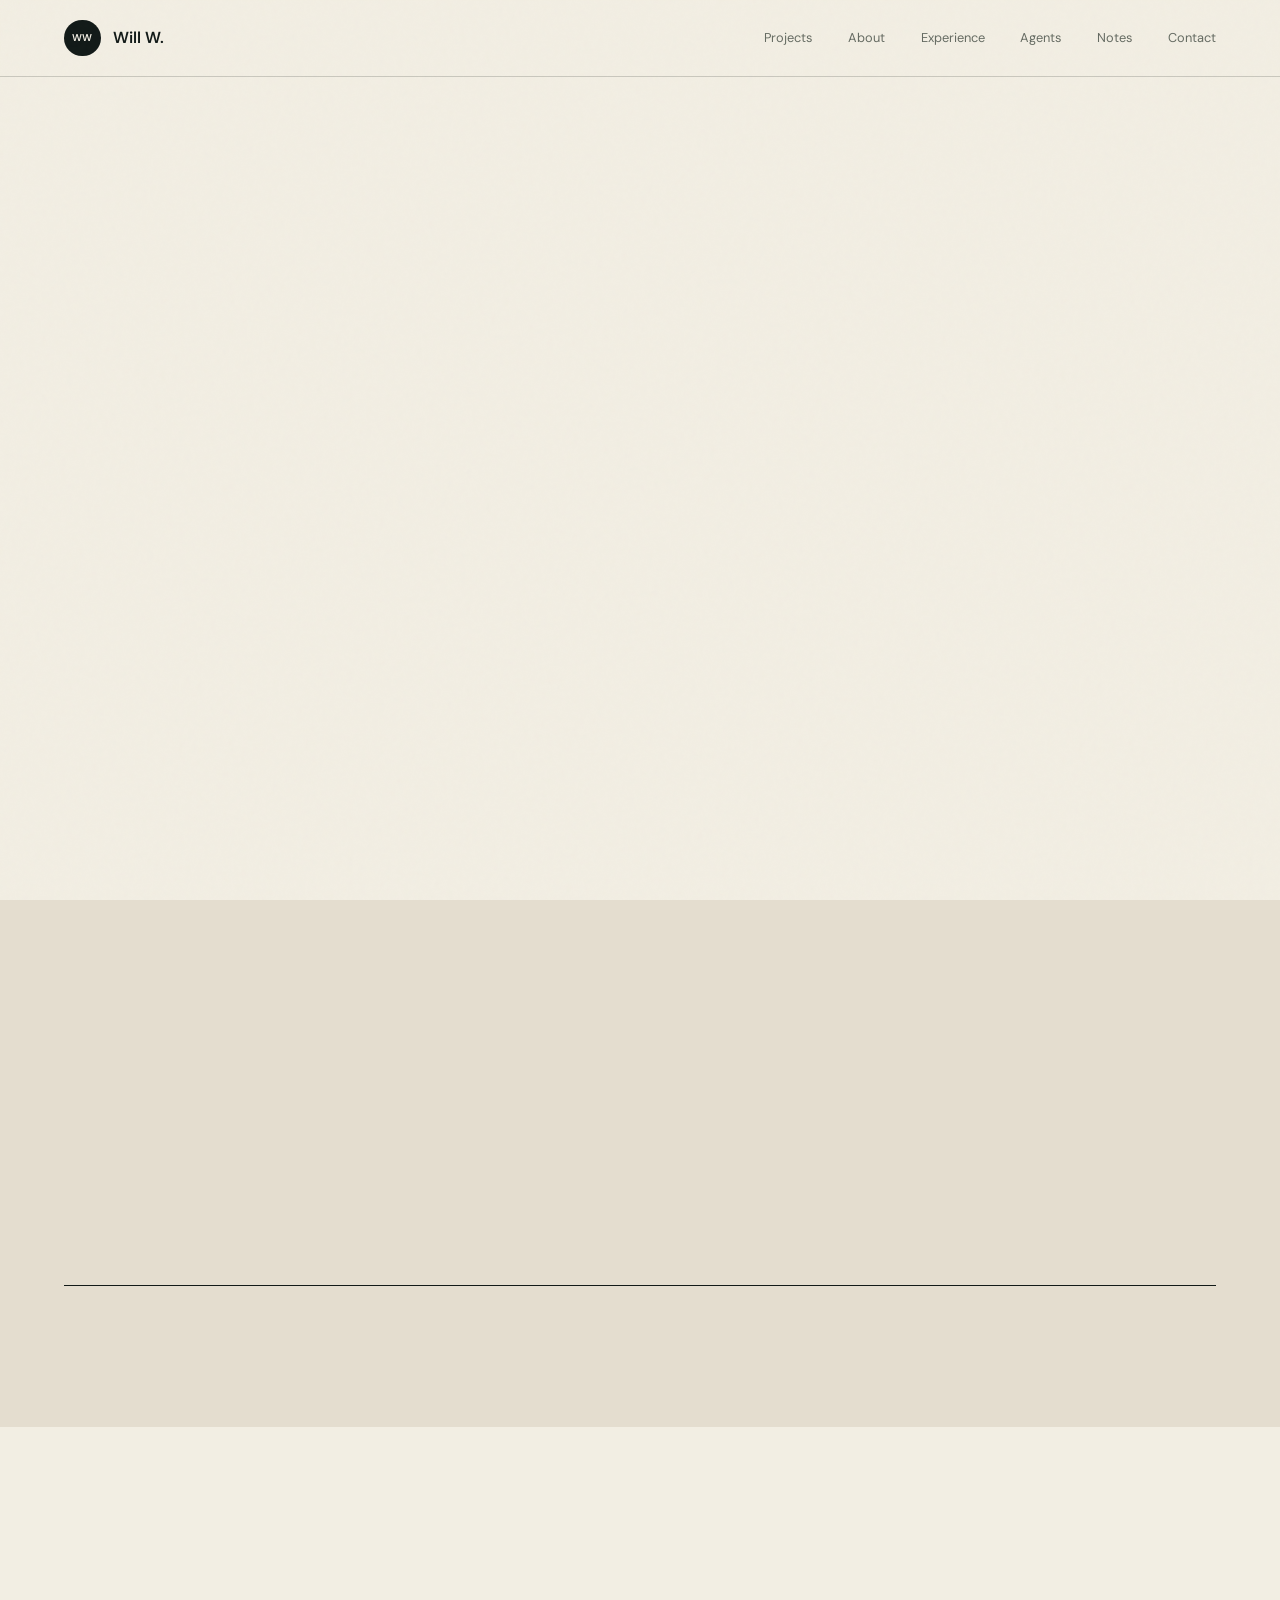
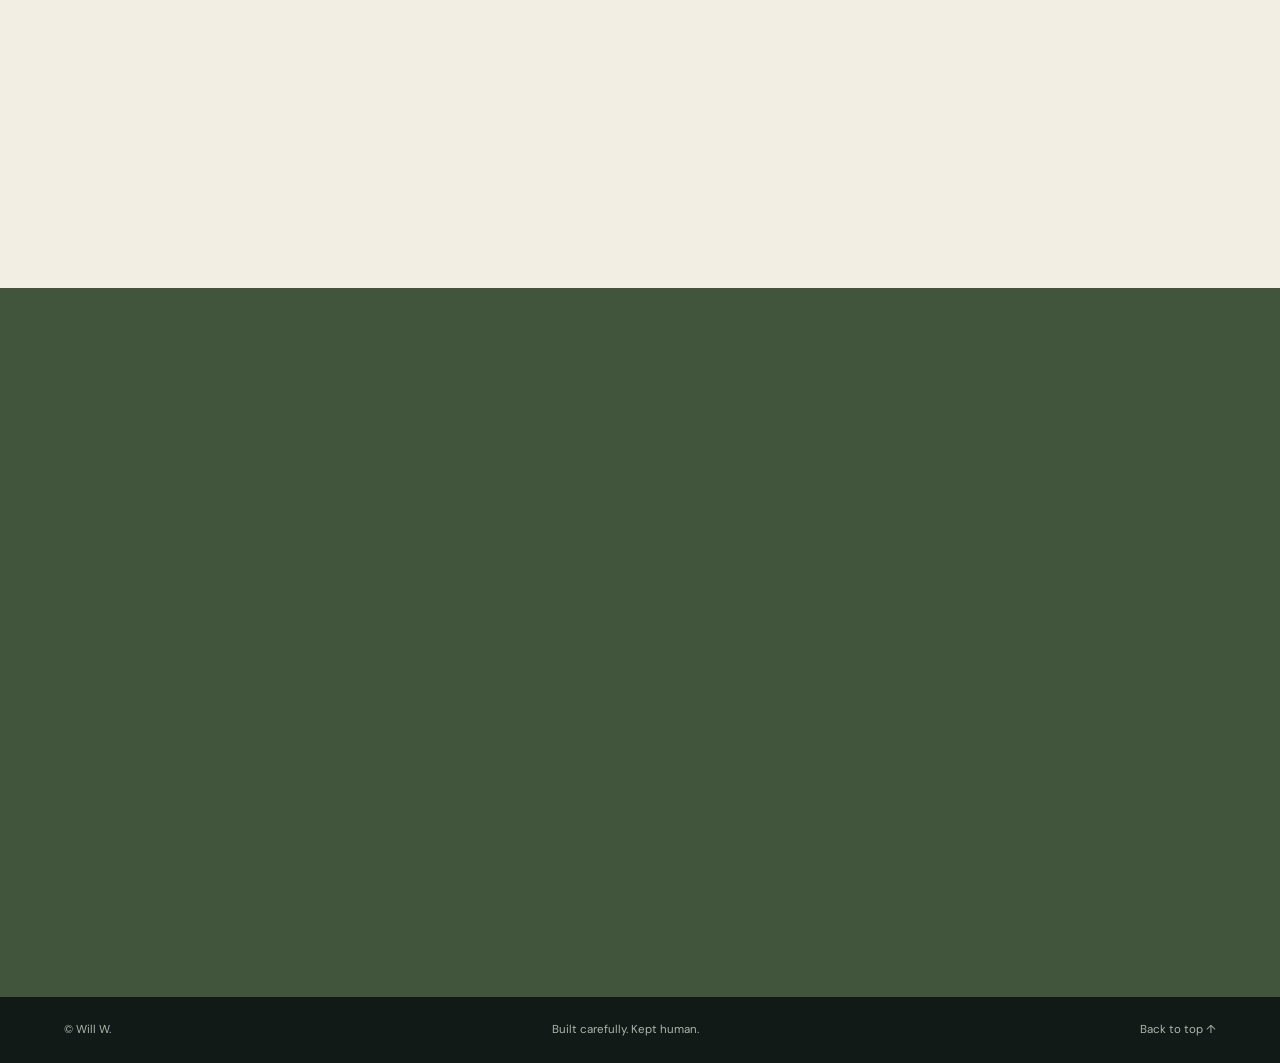
==== commit bc8a02bc: "Refocus portfolio around projects" ====
--- a/index.html
+++ b/index.html
@@ -12,9 +12,9 @@
     <link rel="preconnect" href="https://fonts.googleapis.com" />
     <link rel="preconnect" href="https://fonts.gstatic.com" crossorigin />
     <link href="https://fonts.googleapis.com/css2?family=DM+Sans:wght@400;500;600&family=Newsreader:opsz,wght@6..72,400;6..72,500;6..72,600&display=swap" rel="stylesheet" />
-    <link rel="stylesheet" href="styles.css?v=6" />
-    <script src="content.js?v=5" defer></script>
-    <script src="script.js?v=5" defer></script>
+    <link rel="stylesheet" href="styles.css?v=7" />
+    <script src="content.js?v=6" defer></script>
+    <script src="script.js?v=6" defer></script>
     <title>Will W. | Real estate strategy, analytics and product</title>
   </head>
   <body>
@@ -25,9 +25,9 @@
         <span data-name>Will W.</span>
       </a>
       <nav aria-label="Primary navigation">
+        <a href="#projects">Projects</a>
         <a href="#about">About</a>
         <a href="#experience">Experience</a>
-        <a href="#projects">Projects</a>
         <a href="#agents">Agents</a>
         <a href="#notes">Notes</a>
         <a href="#contact">Contact</a>
@@ -54,6 +54,17 @@
         </figure>
       </section>
 
+      <section class="projects section-pad" id="projects" aria-labelledby="projects-title">
+        <div class="section-shell">
+          <div class="section-heading reveal">
+            <p class="section-label">Building</p>
+            <h2 id="projects-title">Selected projects</h2>
+            <p class="section-note">Practical tools for real estate, finance, and project work.</p>
+          </div>
+          <div class="project-list" id="project-list"></div>
+        </div>
+      </section>
+
       <section class="about section-pad" id="about" aria-labelledby="about-title">
         <div class="section-shell two-column">
           <div class="section-heading reveal">
@@ -68,26 +79,10 @@
         <div class="section-shell">
           <div class="section-heading light reveal">
             <p class="section-label">Work</p>
-            <h2 id="experience-title">Experience</h2>
-            <p class="section-note">Real estate strategy, valuation, portfolio analytics, and product work across private markets and professional services.</p>
+            <h2 id="experience-title">In brief</h2>
+            <p class="section-note">The short version of the experience behind the projects.</p>
           </div>
-          <div class="timeline" id="experience-list"></div>
-          <div class="credentials-heading reveal">
-            <p class="section-label">Foundations</p>
-            <h3>Education, credentials, and tools</h3>
-          </div>
-          <div class="credentials-grid" id="credentials-list"></div>
-        </div>
-      </section>
-
-      <section class="projects section-pad" id="projects" aria-labelledby="projects-title">
-        <div class="section-shell">
-          <div class="section-heading reveal">
-            <p class="section-label">Building</p>
-            <h2 id="projects-title">Selected projects</h2>
-            <p class="section-note">Learning by making, documenting, and shipping.</p>
-          </div>
-          <div class="project-list" id="project-list"></div>
+          <div class="experience-grid" id="experience-list"></div>
         </div>
       </section>
 
@@ -117,7 +112,7 @@
         <div class="section-shell contact-inner reveal">
           <p class="section-label">Say hello</p>
           <h2 id="contact-title">Let’s build something<br /><em>worth sharing.</em></h2>
-          <p>I’m open to thoughtful conversations about product, the web, AI, and interesting work.</p>
+          <p>I’m open to thoughtful conversations about real estate, finance, product, and useful tools.</p>
           <a class="button button-light" data-github-link href="https://github.com/willw-builds" target="_blank" rel="noreferrer">Find me on GitHub <span aria-hidden="true">↗</span></a>
         </div>
       </section>
--- a/styles.css
+++ b/styles.css
@@ -195,6 +195,14 @@
 .timeline-detail ul { margin: 1.5rem 0 0; padding: 0; list-style: none; }
 .timeline-detail li { position: relative; margin: 0.7rem 0; padding-left: 1.25rem; color: #d6dae1; }
 .timeline-detail li::before { content: "—"; position: absolute; left: 0; color: var(--coral); }
+.credentials-heading { display: grid; grid-template-columns: 0.8fr 1.25fr; gap: clamp(2rem, 8vw, 8rem); margin-top: clamp(4rem, 8vw, 7rem); }
+.credentials-heading .section-label { margin: 0; }
+.credentials-heading h3 { max-width: 18ch; }
+.credentials-grid { display: grid; grid-template-columns: repeat(3, 1fr); gap: 1px; margin-top: 2.5rem; border: 1px solid var(--light-line); background: var(--light-line); }
+.credential-card { min-height: 18rem; padding: clamp(1.5rem, 3vw, 2.4rem); background: var(--navy); }
+.credential-card > p { margin: 0 0 2rem; color: var(--coral); font-size: 0.66rem; font-weight: 600; letter-spacing: 0.12em; text-transform: uppercase; }
+.credential-card ul { margin: 0; padding: 0; list-style: none; }
+.credential-card li { padding: 0.8rem 0; border-top: 1px solid var(--light-line); color: #d6dae1; font-size: 0.84rem; }
 .is-placeholder { opacity: 0.74; }
 
 .projects { background: var(--paper-deep); }
@@ -245,9 +253,11 @@
   nav { width: 100%; overflow-x: auto; padding-bottom: 0.3rem; }
   .hero { grid-template-columns: 1fr; min-height: auto; }
   .portrait-stage { width: min(100%, 32rem); min-height: 38rem; }
-  .two-column, .section-heading.light, .timeline-item { grid-template-columns: 1fr; }
+  .two-column, .section-heading.light, .timeline-item, .credentials-heading { grid-template-columns: 1fr; }
   .story-copy { padding-top: 0; }
   .agent-grid { grid-template-columns: 1fr; }
+  .credentials-grid { grid-template-columns: 1fr; }
+  .credential-card { min-height: auto; }
   .agent-card { min-height: auto; }
   .agent-card-top { margin-bottom: 2.5rem; }
 }
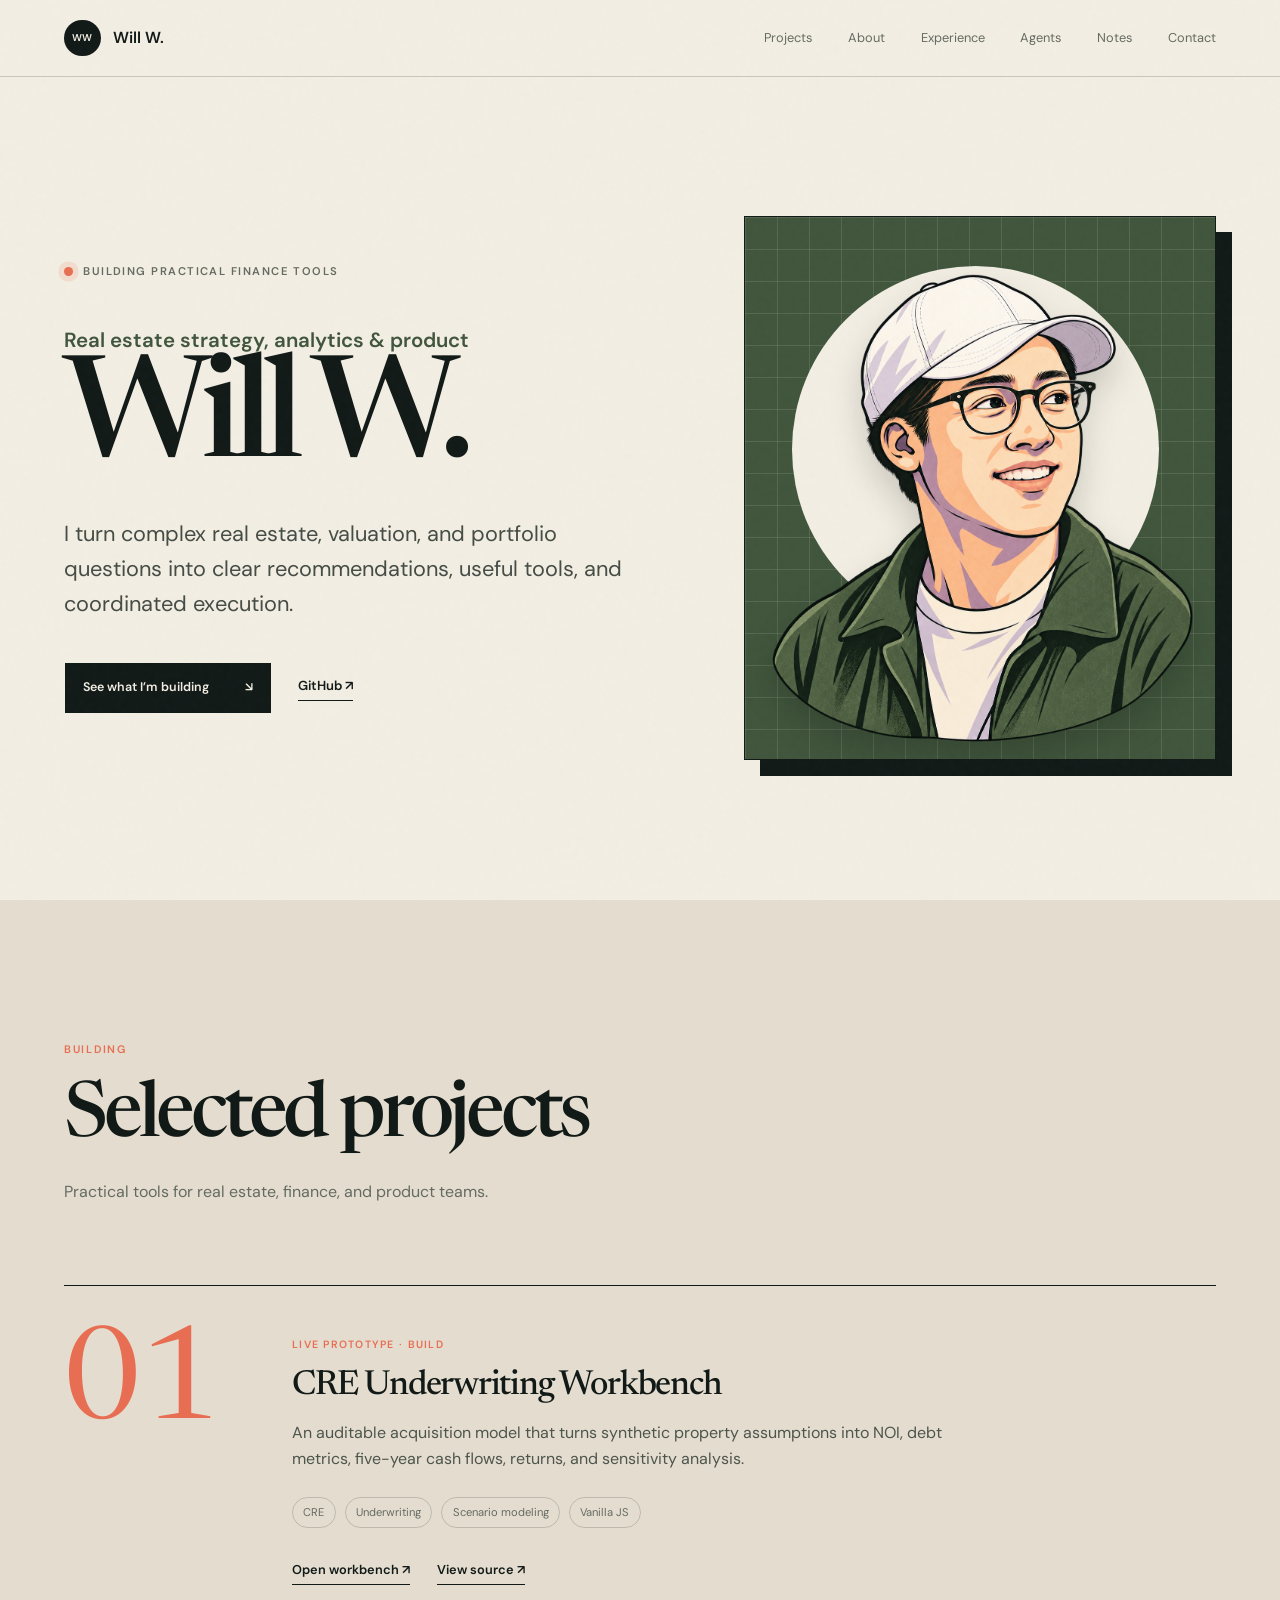
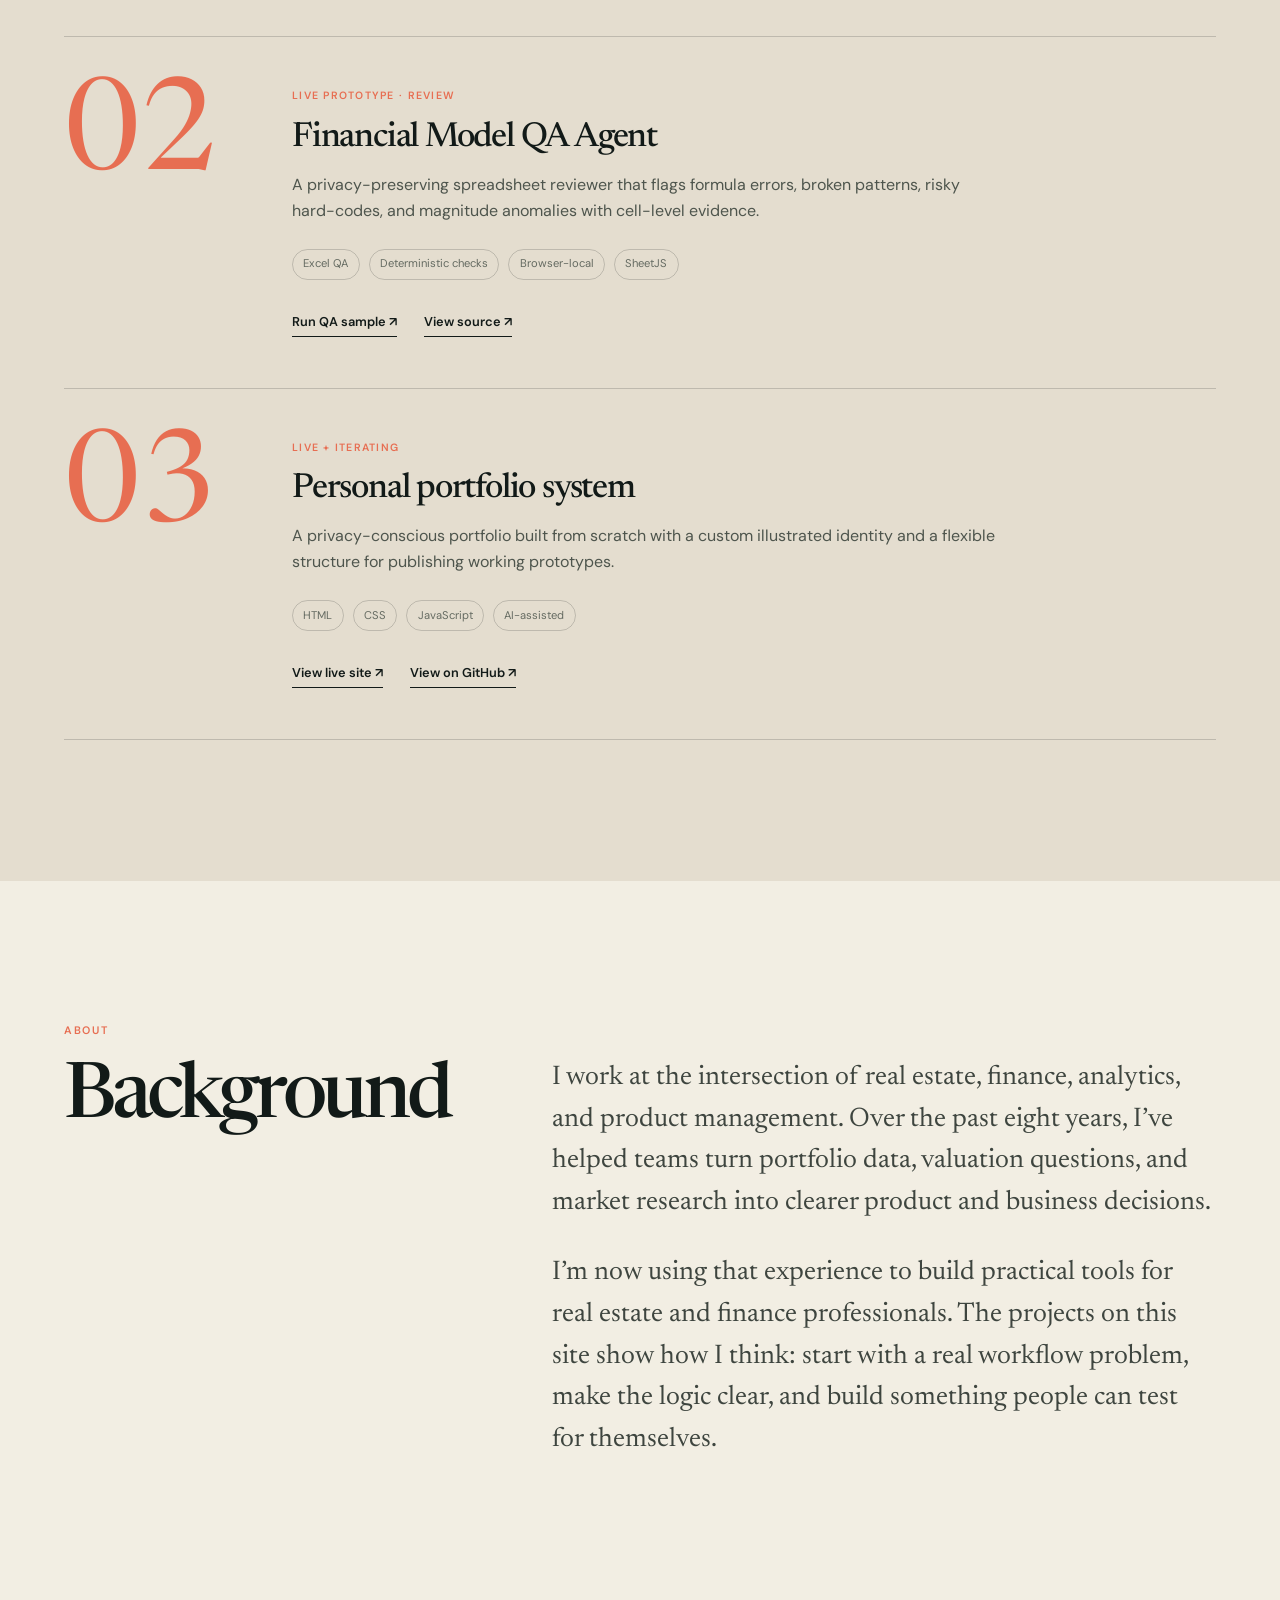
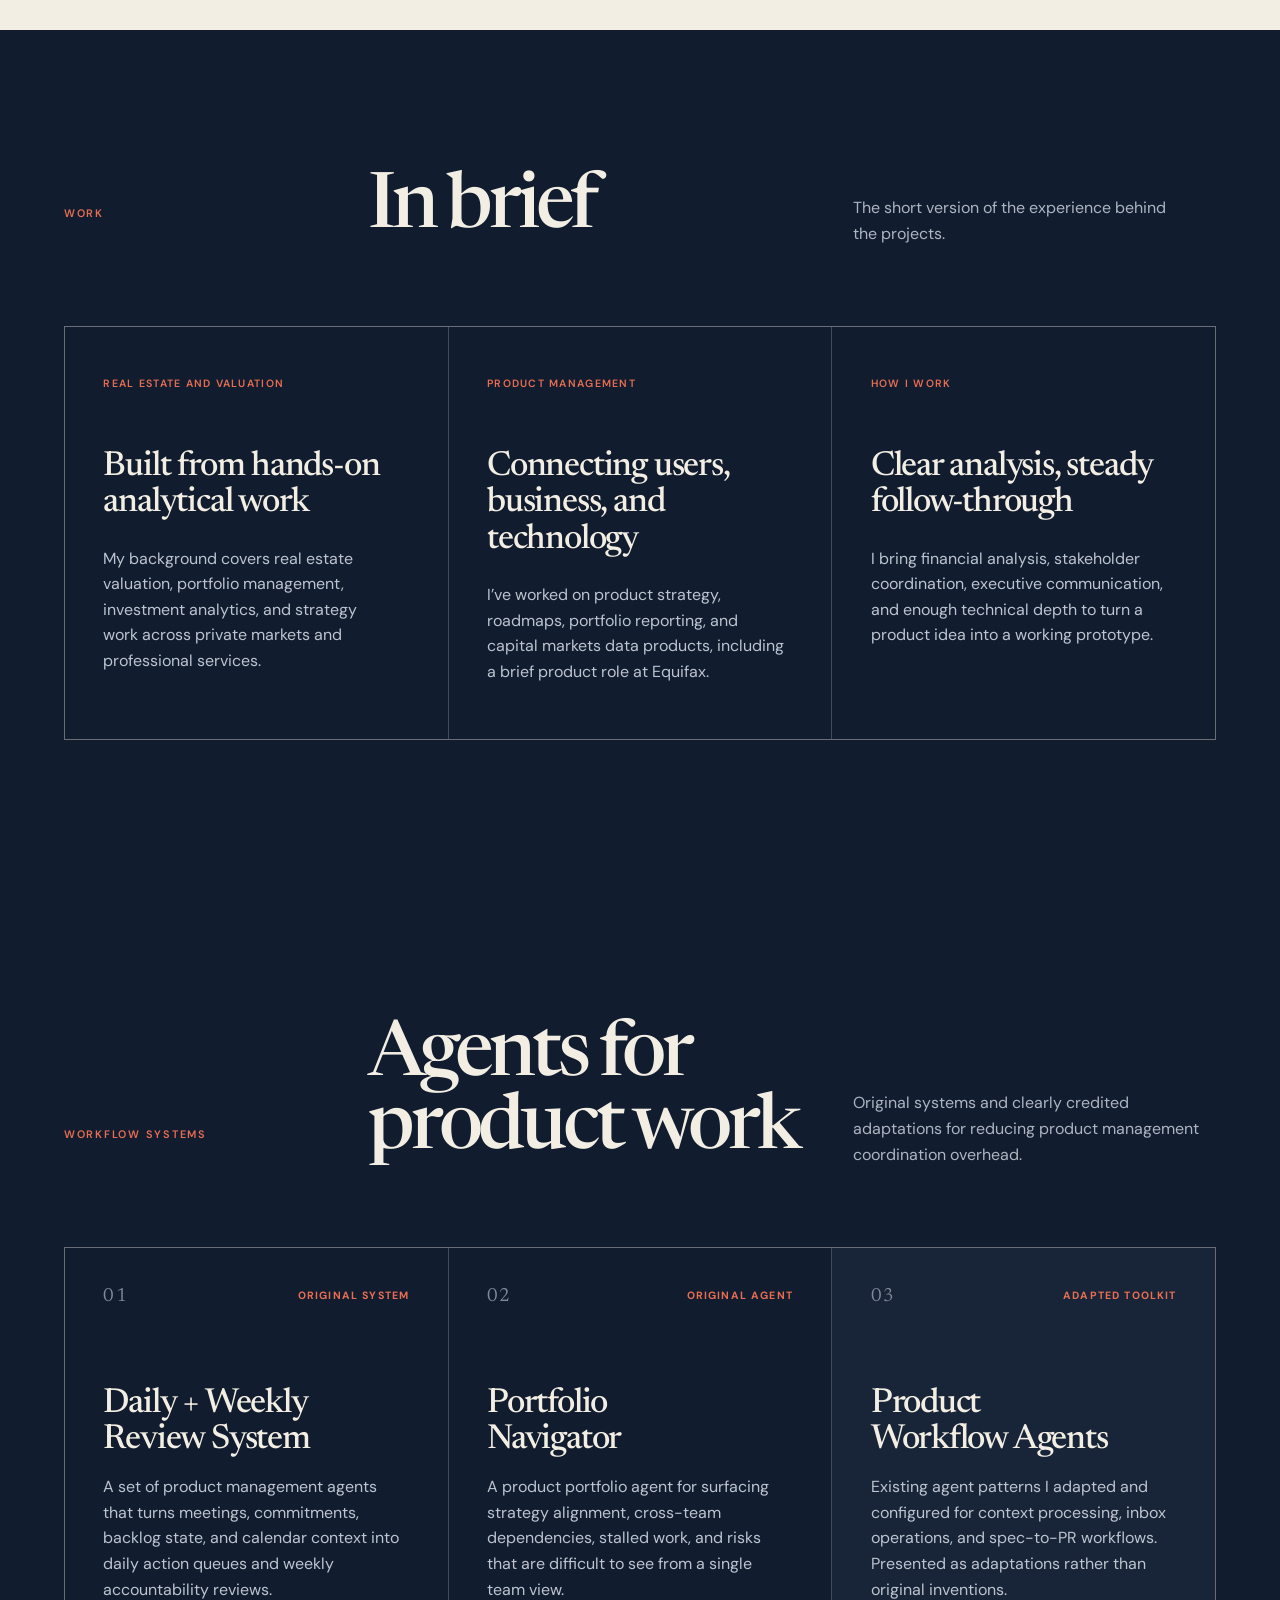
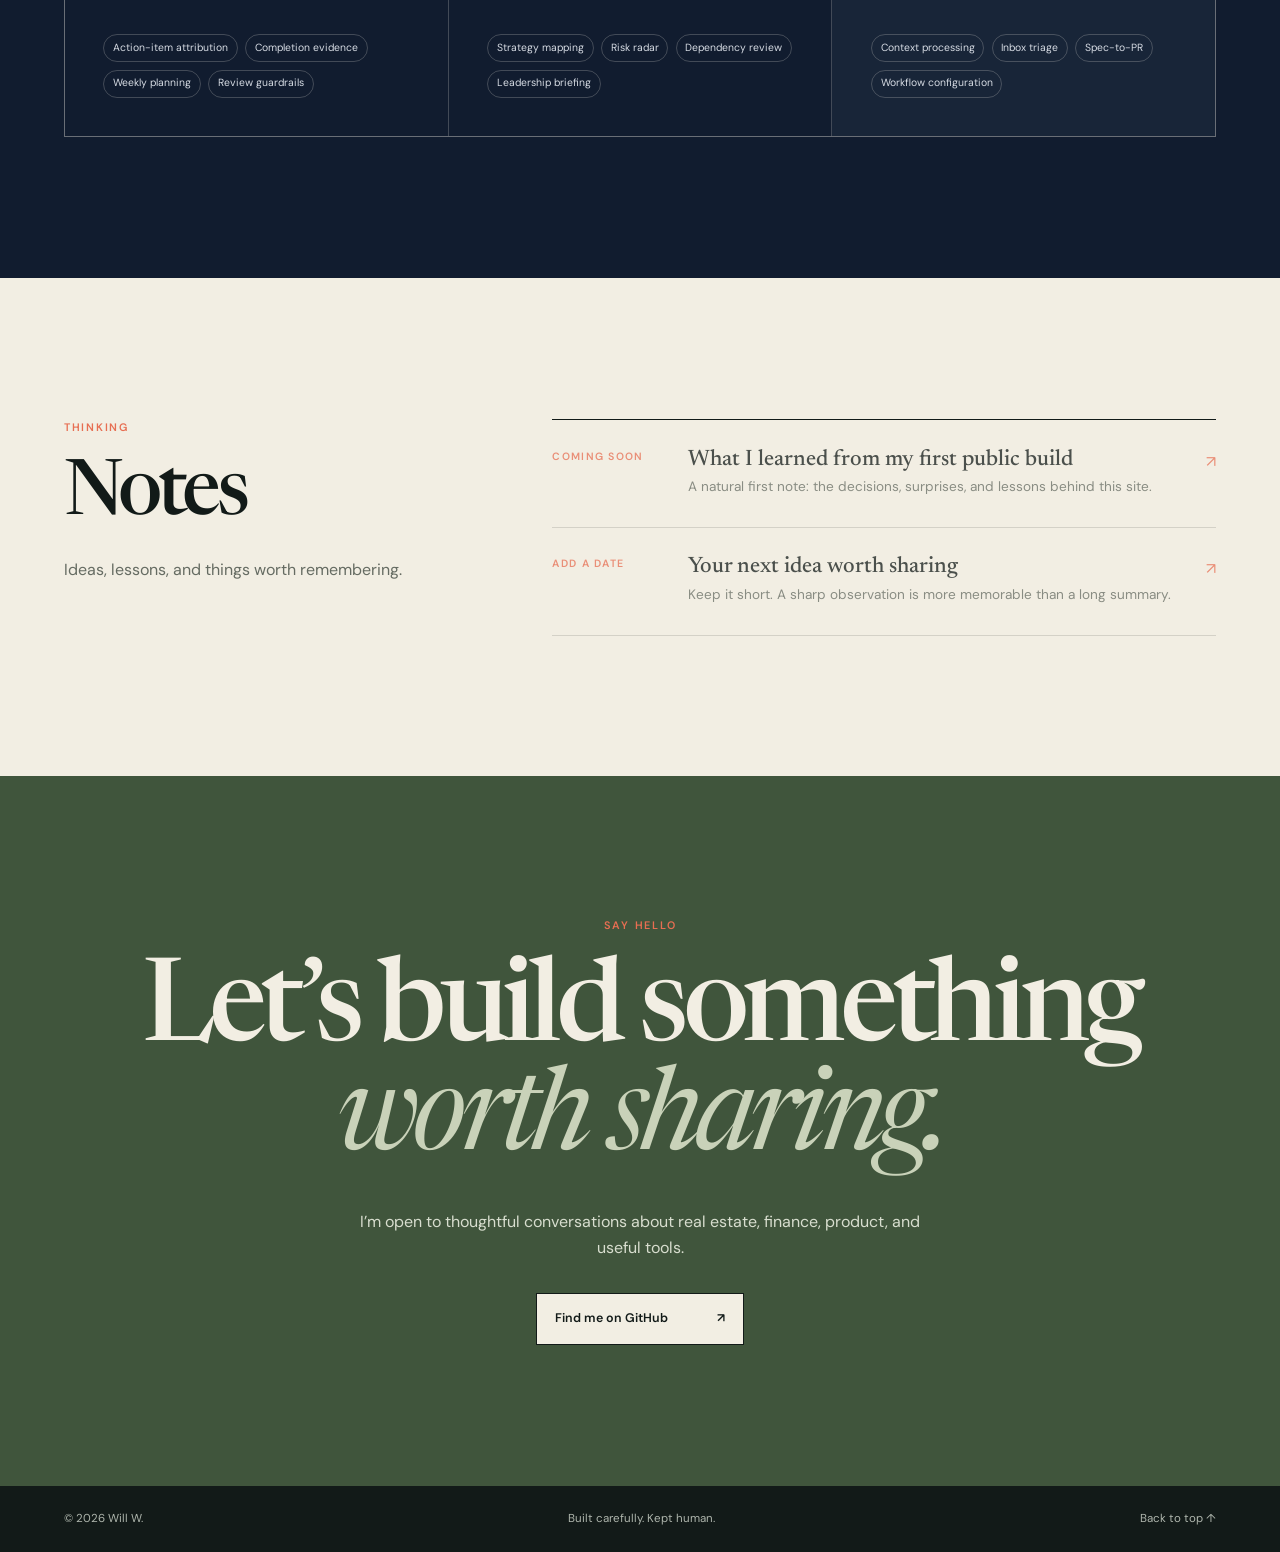
==== commit 106e5446: "Align portfolio language with product management" ====
--- a/index.html
+++ b/index.html
@@ -3,7 +3,7 @@
   <head>
     <meta charset="UTF-8" />
     <meta name="viewport" content="width=device-width, initial-scale=1.0" />
-    <meta name="description" content="Will W. is a project and strategy professional working across real estate, valuation, analytics, and product." />
+    <meta name="description" content="Will W. is a product and strategy professional working across real estate, valuation, and analytics." />
     <meta name="theme-color" content="#f2eee3" />
     <meta property="og:title" content="Will W. | Real estate strategy, analytics and product" />
     <meta property="og:description" content="Real estate strategy, valuation, portfolio analytics, and practical finance tools." />
@@ -13,7 +13,7 @@
     <link rel="preconnect" href="https://fonts.gstatic.com" crossorigin />
     <link href="https://fonts.googleapis.com/css2?family=DM+Sans:wght@400;500;600&family=Newsreader:opsz,wght@6..72,400;6..72,500;6..72,600&display=swap" rel="stylesheet" />
     <link rel="stylesheet" href="styles.css?v=7" />
-    <script src="content.js?v=6" defer></script>
+    <script src="content.js?v=7" defer></script>
     <script src="script.js?v=6" defer></script>
     <title>Will W. | Real estate strategy, analytics and product</title>
   </head>
@@ -59,7 +59,7 @@
           <div class="section-heading reveal">
             <p class="section-label">Building</p>
             <h2 id="projects-title">Selected projects</h2>
-            <p class="section-note">Practical tools for real estate, finance, and project work.</p>
+            <p class="section-note">Practical tools for real estate, finance, and product teams.</p>
           </div>
           <div class="project-list" id="project-list"></div>
         </div>
@@ -90,8 +90,8 @@
         <div class="section-shell">
           <div class="section-heading light reveal">
             <p class="section-label">Workflow systems</p>
-            <h2 id="agents-title">Agents for PM work</h2>
-            <p class="section-note">Original systems and clearly credited adaptations for reducing PM coordination overhead.</p>
+            <h2 id="agents-title">Agents for product work</h2>
+            <p class="section-note">Original systems and clearly credited adaptations for reducing product management coordination overhead.</p>
           </div>
           <div class="agent-grid" id="agent-list"></div>
         </div>
--- a/styles.css
+++ b/styles.css
@@ -95,6 +95,7 @@
   padding-inline: var(--page-pad);
 }
 .section-pad { padding-block: clamp(6rem, 11vw, 10rem); }
+main section[id] { scroll-margin-top: 7rem; }
 
 .hero {
   display: grid;
@@ -186,23 +187,11 @@
 .experience { background: var(--navy); color: var(--paper); }
 .section-heading.light { display: grid; grid-template-columns: 0.6fr 1fr 0.8fr; align-items: end; gap: 2rem; }
 .experience .section-note { color: #aeb5c1; }
-.timeline { margin-top: 5rem; border-top: 1px solid var(--light-line); }
-.timeline-item { display: grid; grid-template-columns: 0.8fr 1.25fr; gap: clamp(2rem, 8vw, 8rem); padding: 3rem 0 3.5rem; border-bottom: 1px solid var(--light-line); }
-.timeline-meta { display: grid; align-content: start; gap: 0.5rem; }
-.timeline-meta span, .project-status, .note-date { color: var(--coral); font-size: 0.66rem; font-weight: 600; letter-spacing: 0.12em; text-transform: uppercase; }
-.timeline-meta strong { font-size: 0.95rem; }
-.timeline-detail > p { color: #b9c0cb; }
-.timeline-detail ul { margin: 1.5rem 0 0; padding: 0; list-style: none; }
-.timeline-detail li { position: relative; margin: 0.7rem 0; padding-left: 1.25rem; color: #d6dae1; }
-.timeline-detail li::before { content: "—"; position: absolute; left: 0; color: var(--coral); }
-.credentials-heading { display: grid; grid-template-columns: 0.8fr 1.25fr; gap: clamp(2rem, 8vw, 8rem); margin-top: clamp(4rem, 8vw, 7rem); }
-.credentials-heading .section-label { margin: 0; }
-.credentials-heading h3 { max-width: 18ch; }
-.credentials-grid { display: grid; grid-template-columns: repeat(3, 1fr); gap: 1px; margin-top: 2.5rem; border: 1px solid var(--light-line); background: var(--light-line); }
-.credential-card { min-height: 18rem; padding: clamp(1.5rem, 3vw, 2.4rem); background: var(--navy); }
-.credential-card > p { margin: 0 0 2rem; color: var(--coral); font-size: 0.66rem; font-weight: 600; letter-spacing: 0.12em; text-transform: uppercase; }
-.credential-card ul { margin: 0; padding: 0; list-style: none; }
-.credential-card li { padding: 0.8rem 0; border-top: 1px solid var(--light-line); color: #d6dae1; font-size: 0.84rem; }
+.experience-grid { display: grid; grid-template-columns: repeat(3, 1fr); gap: 1px; margin-top: 5rem; border: 1px solid var(--light-line); background: var(--light-line); }
+.experience-card { min-height: 22rem; padding: clamp(1.5rem, 3vw, 2.5rem); background: var(--navy); }
+.experience-label, .project-status, .note-date { color: var(--coral); font-size: 0.66rem; font-weight: 600; letter-spacing: 0.12em; text-transform: uppercase; }
+.experience-card h3 { margin-top: 3.5rem; }
+.experience-card > p:last-child { margin-top: 1.5rem; color: #bdc4cf; }
 .is-placeholder { opacity: 0.74; }
 
 .projects { background: var(--paper-deep); }
@@ -253,11 +242,11 @@
   nav { width: 100%; overflow-x: auto; padding-bottom: 0.3rem; }
   .hero { grid-template-columns: 1fr; min-height: auto; }
   .portrait-stage { width: min(100%, 32rem); min-height: 38rem; }
-  .two-column, .section-heading.light, .timeline-item, .credentials-heading { grid-template-columns: 1fr; }
+  .two-column, .section-heading.light { grid-template-columns: 1fr; }
   .story-copy { padding-top: 0; }
   .agent-grid { grid-template-columns: 1fr; }
-  .credentials-grid { grid-template-columns: 1fr; }
-  .credential-card { min-height: auto; }
+  .experience-grid { grid-template-columns: 1fr; }
+  .experience-card { min-height: auto; }
   .agent-card { min-height: auto; }
   .agent-card-top { margin-bottom: 2.5rem; }
 }
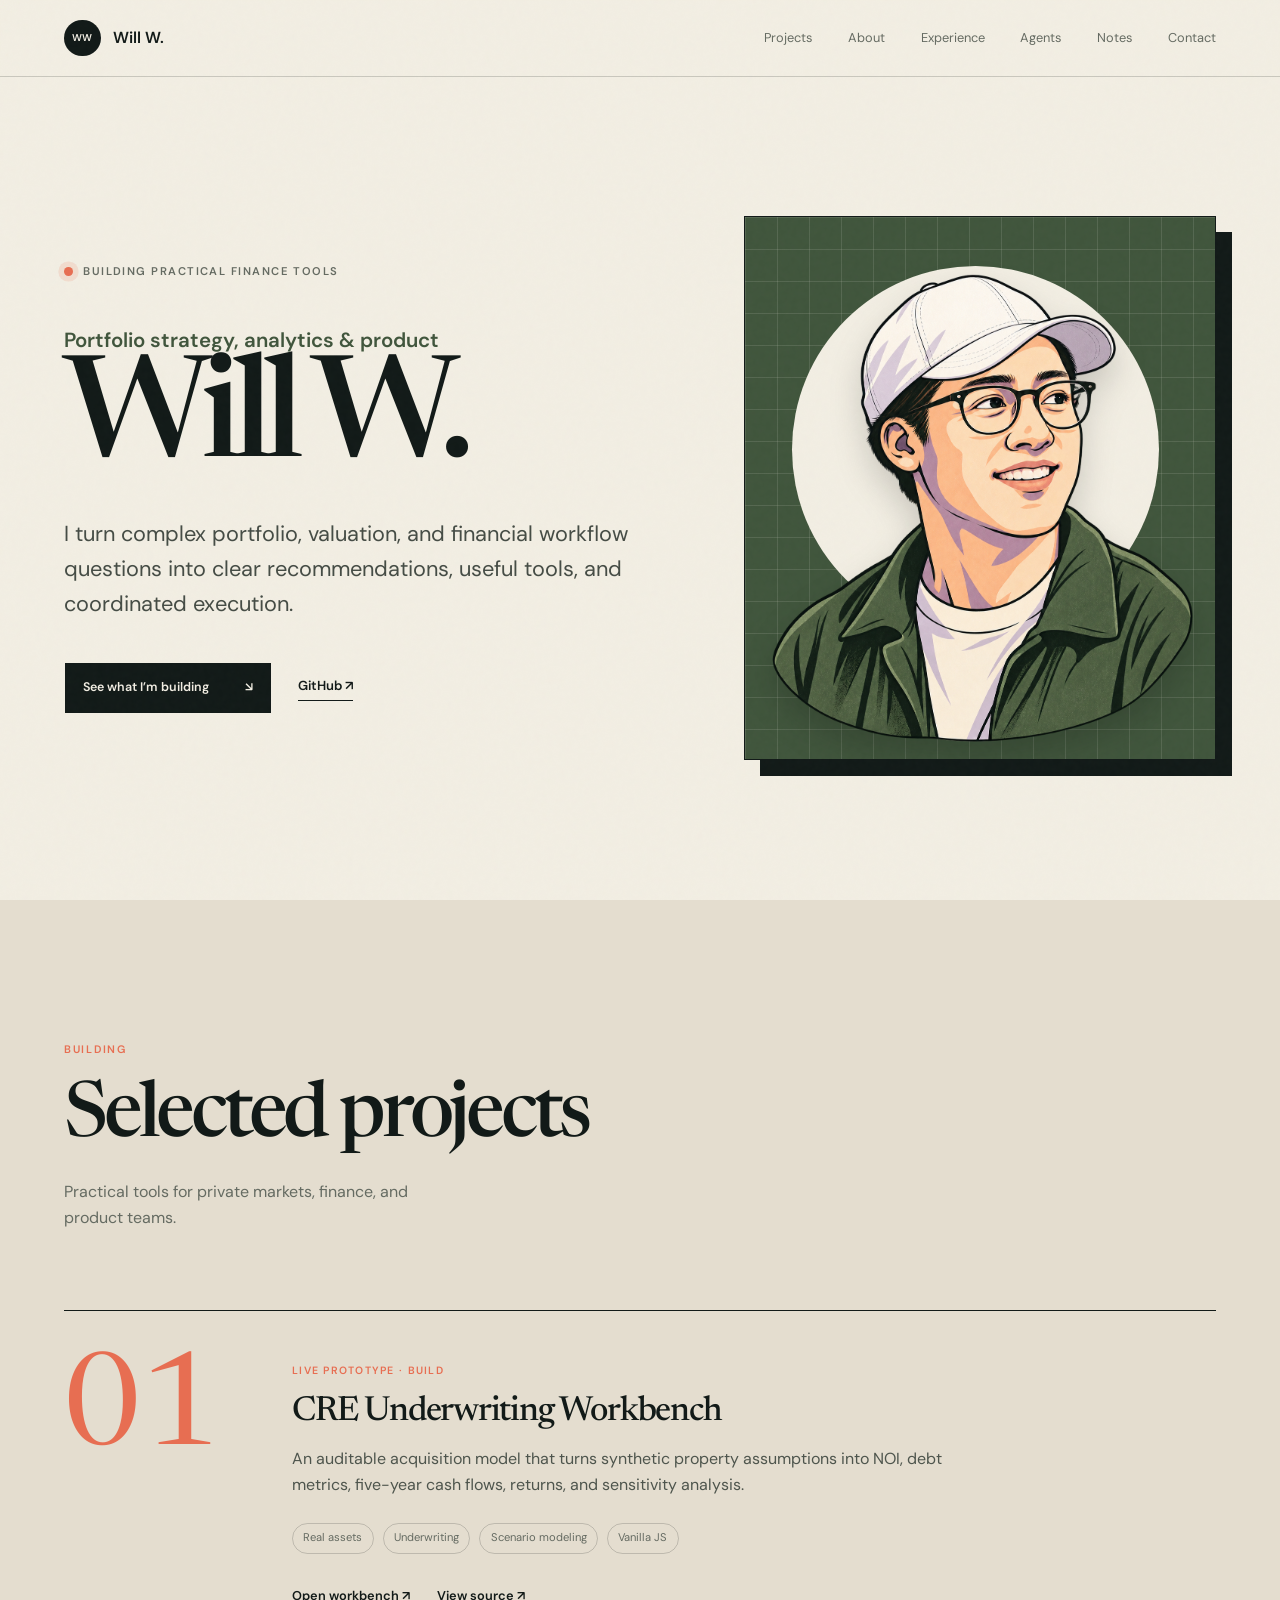
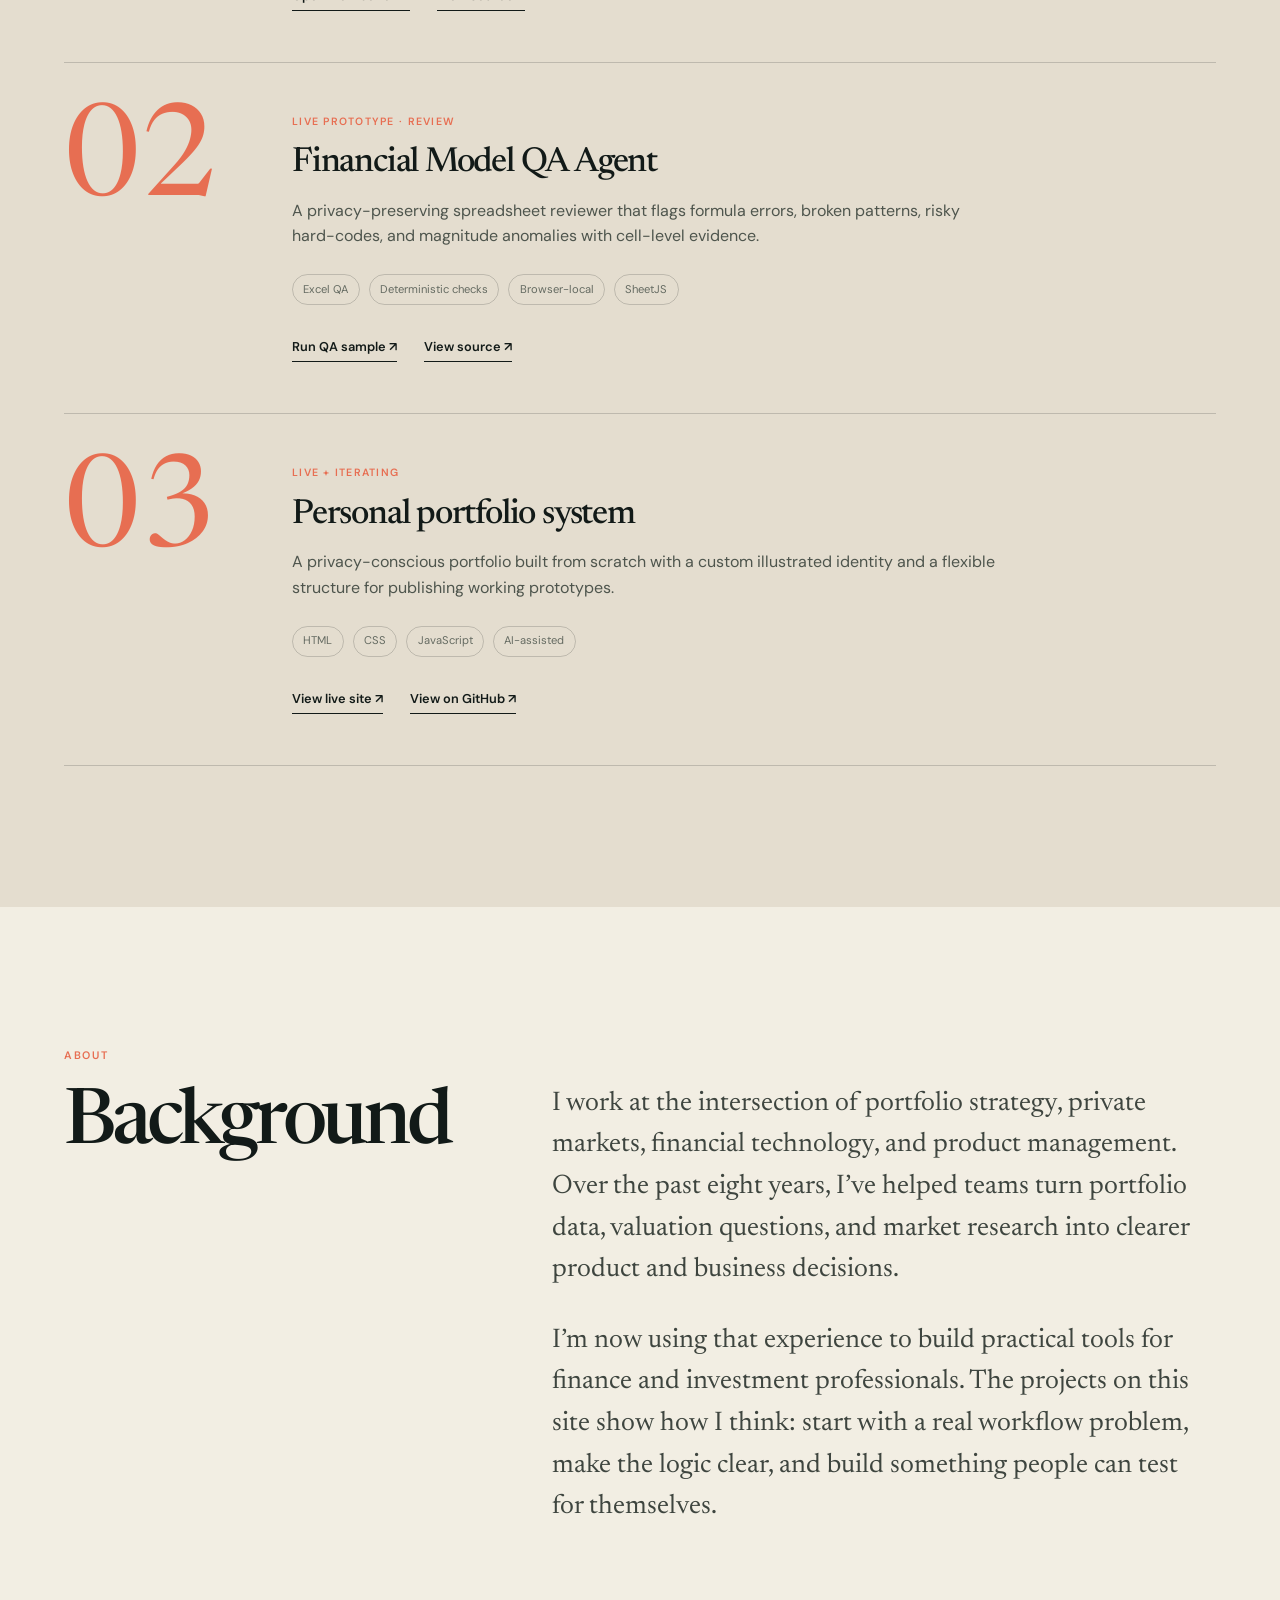
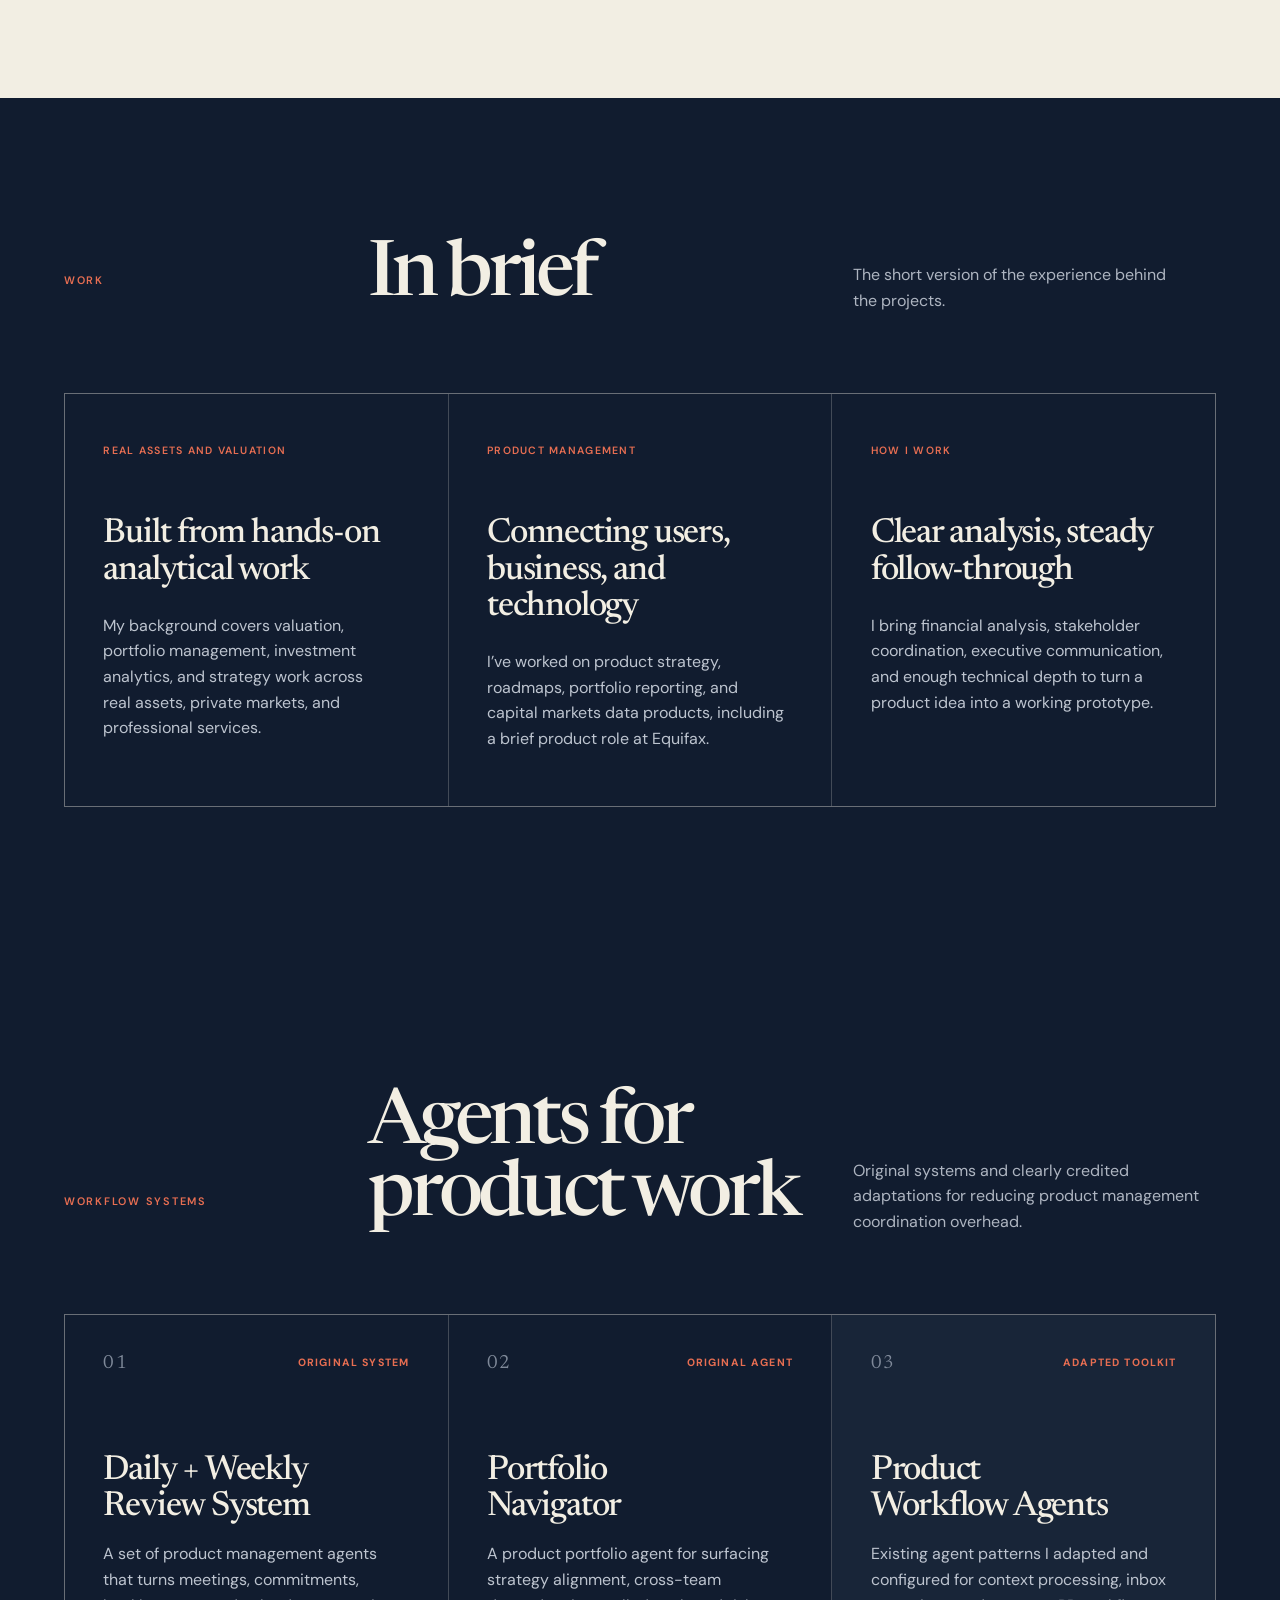
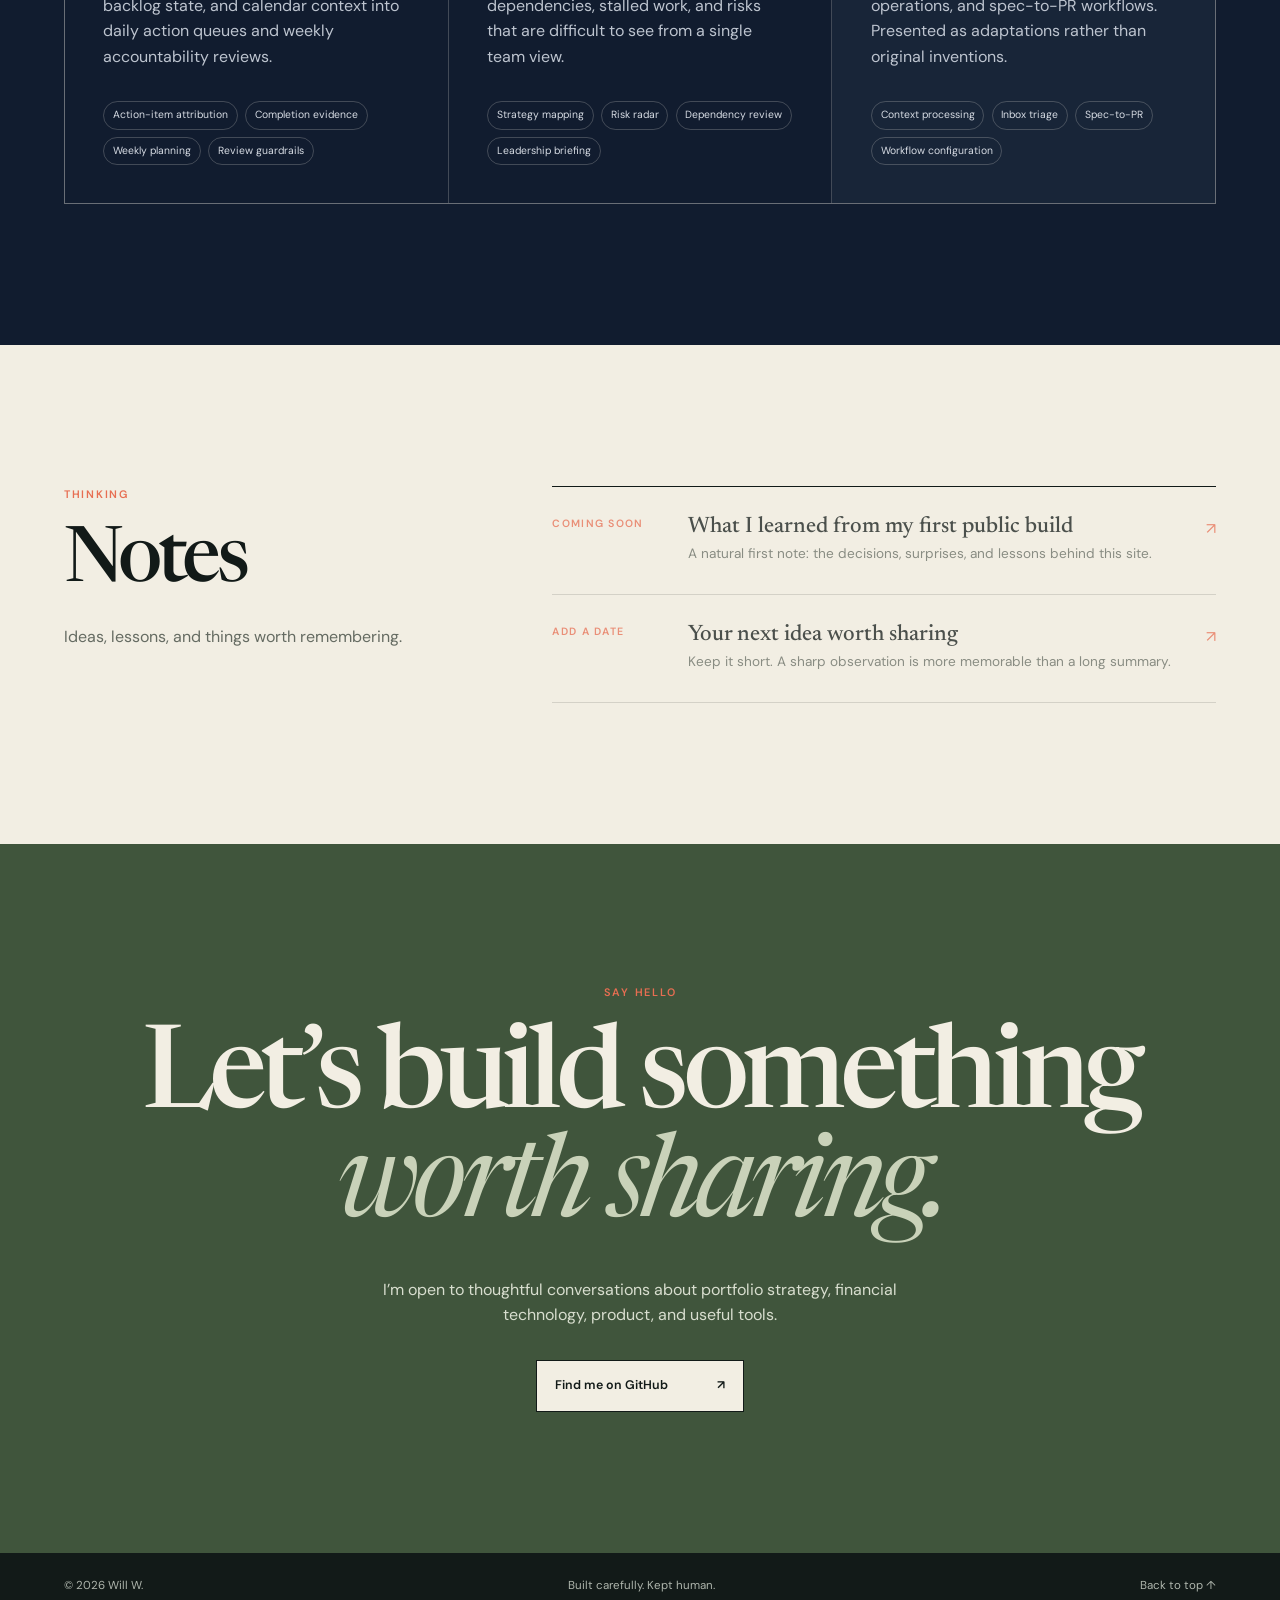
==== commit f3be892b: "Broaden positioning to portfolio strategy" ====
--- a/index.html
+++ b/index.html
@@ -3,19 +3,19 @@
   <head>
     <meta charset="UTF-8" />
     <meta name="viewport" content="width=device-width, initial-scale=1.0" />
-    <meta name="description" content="Will W. is a product and strategy professional working across real estate, valuation, and analytics." />
+    <meta name="description" content="Will W. is a product and portfolio strategy professional working across private markets, valuation, and financial technology." />
     <meta name="theme-color" content="#f2eee3" />
-    <meta property="og:title" content="Will W. | Real estate strategy, analytics and product" />
-    <meta property="og:description" content="Real estate strategy, valuation, portfolio analytics, and practical finance tools." />
+    <meta property="og:title" content="Will W. | Portfolio strategy, analytics and product" />
+    <meta property="og:description" content="Portfolio strategy, valuation, financial technology, and practical finance tools." />
     <meta property="og:type" content="website" />
     <link rel="icon" href="assets/favicon.svg" type="image/svg+xml" />
     <link rel="preconnect" href="https://fonts.googleapis.com" />
     <link rel="preconnect" href="https://fonts.gstatic.com" crossorigin />
     <link href="https://fonts.googleapis.com/css2?family=DM+Sans:wght@400;500;600&family=Newsreader:opsz,wght@6..72,400;6..72,500;6..72,600&display=swap" rel="stylesheet" />
     <link rel="stylesheet" href="styles.css?v=7" />
-    <script src="content.js?v=7" defer></script>
+    <script src="content.js?v=8" defer></script>
     <script src="script.js?v=6" defer></script>
-    <title>Will W. | Real estate strategy, analytics and product</title>
+    <title>Will W. | Portfolio strategy, analytics and product</title>
   </head>
   <body>
     <a class="skip-link" href="#main">Skip to content</a>
@@ -59,7 +59,7 @@
           <div class="section-heading reveal">
             <p class="section-label">Building</p>
             <h2 id="projects-title">Selected projects</h2>
-            <p class="section-note">Practical tools for real estate, finance, and product teams.</p>
+            <p class="section-note">Practical tools for private markets, finance, and product teams.</p>
           </div>
           <div class="project-list" id="project-list"></div>
         </div>
@@ -112,7 +112,7 @@
         <div class="section-shell contact-inner reveal">
           <p class="section-label">Say hello</p>
           <h2 id="contact-title">Let’s build something<br /><em>worth sharing.</em></h2>
-          <p>I’m open to thoughtful conversations about real estate, finance, product, and useful tools.</p>
+          <p>I’m open to thoughtful conversations about portfolio strategy, financial technology, product, and useful tools.</p>
           <a class="button button-light" data-github-link href="https://github.com/willw-builds" target="_blank" rel="noreferrer">Find me on GitHub <span aria-hidden="true">↗</span></a>
         </div>
       </section>
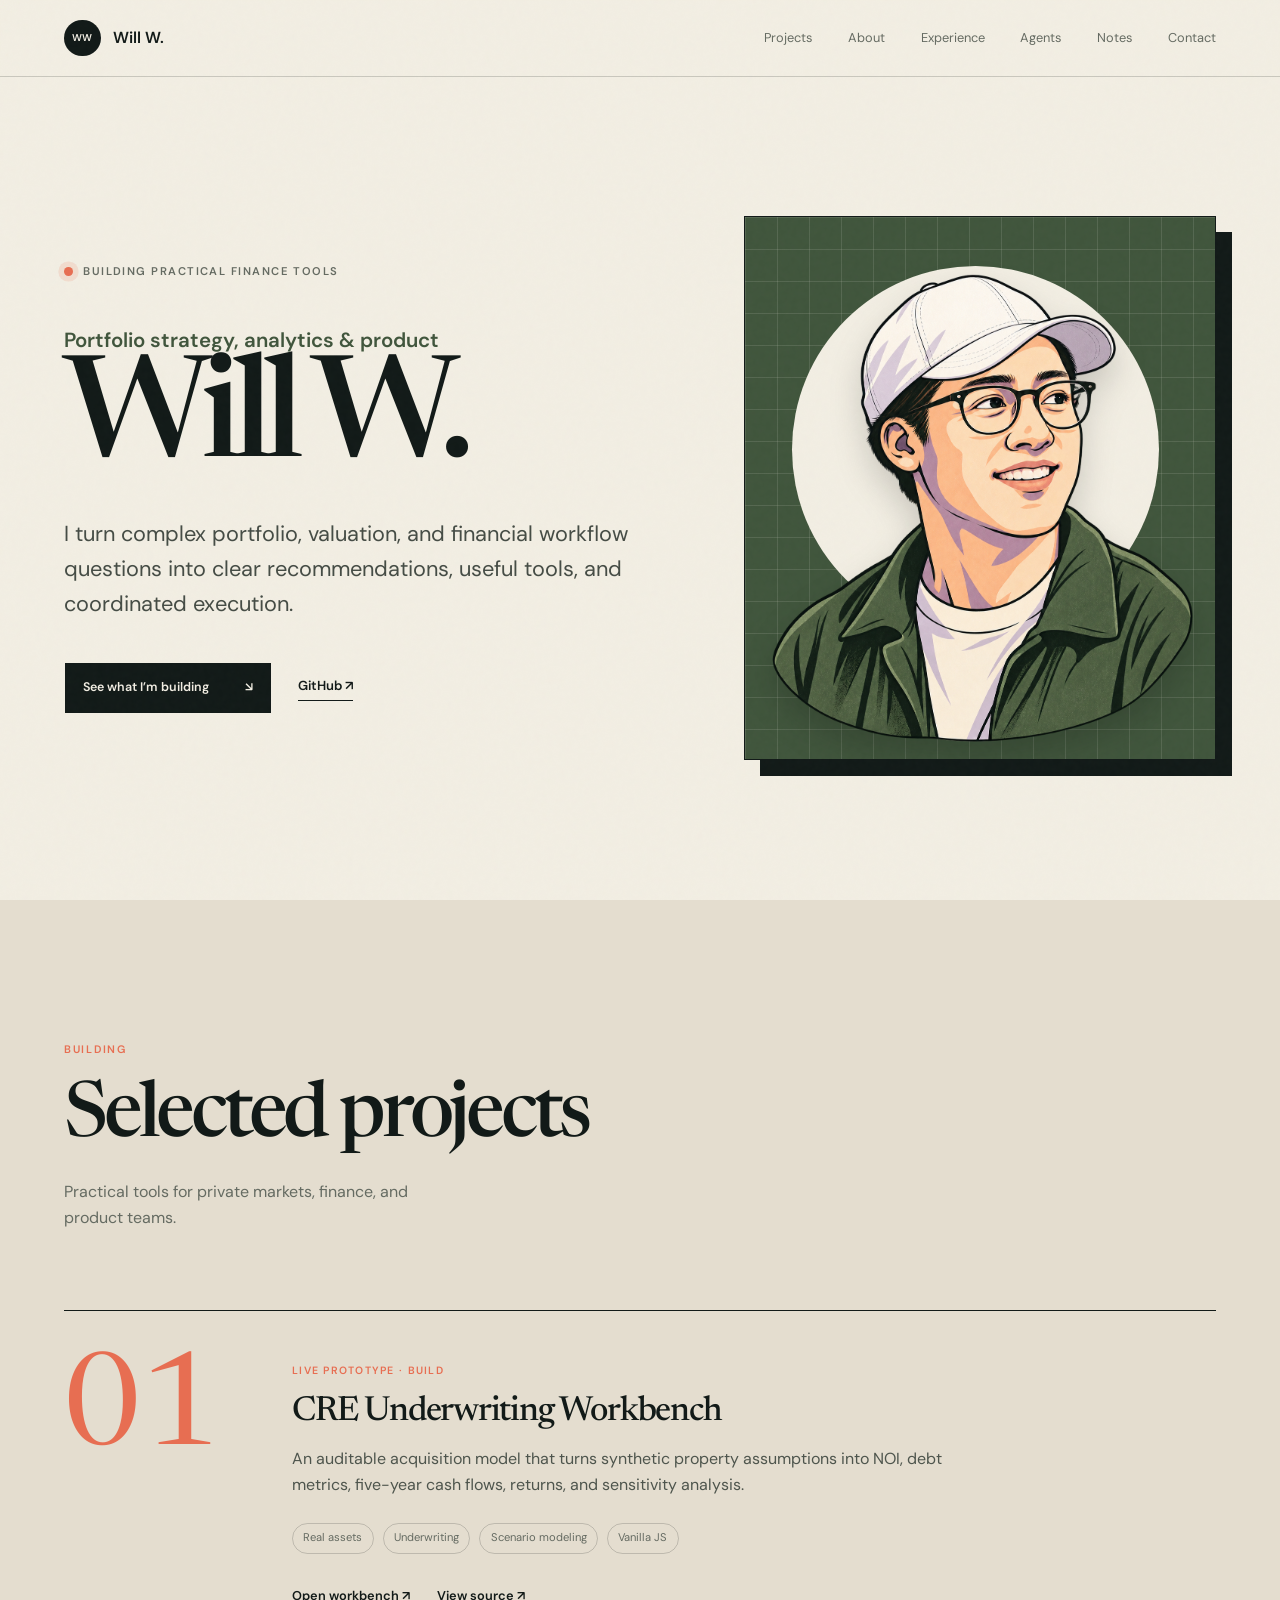
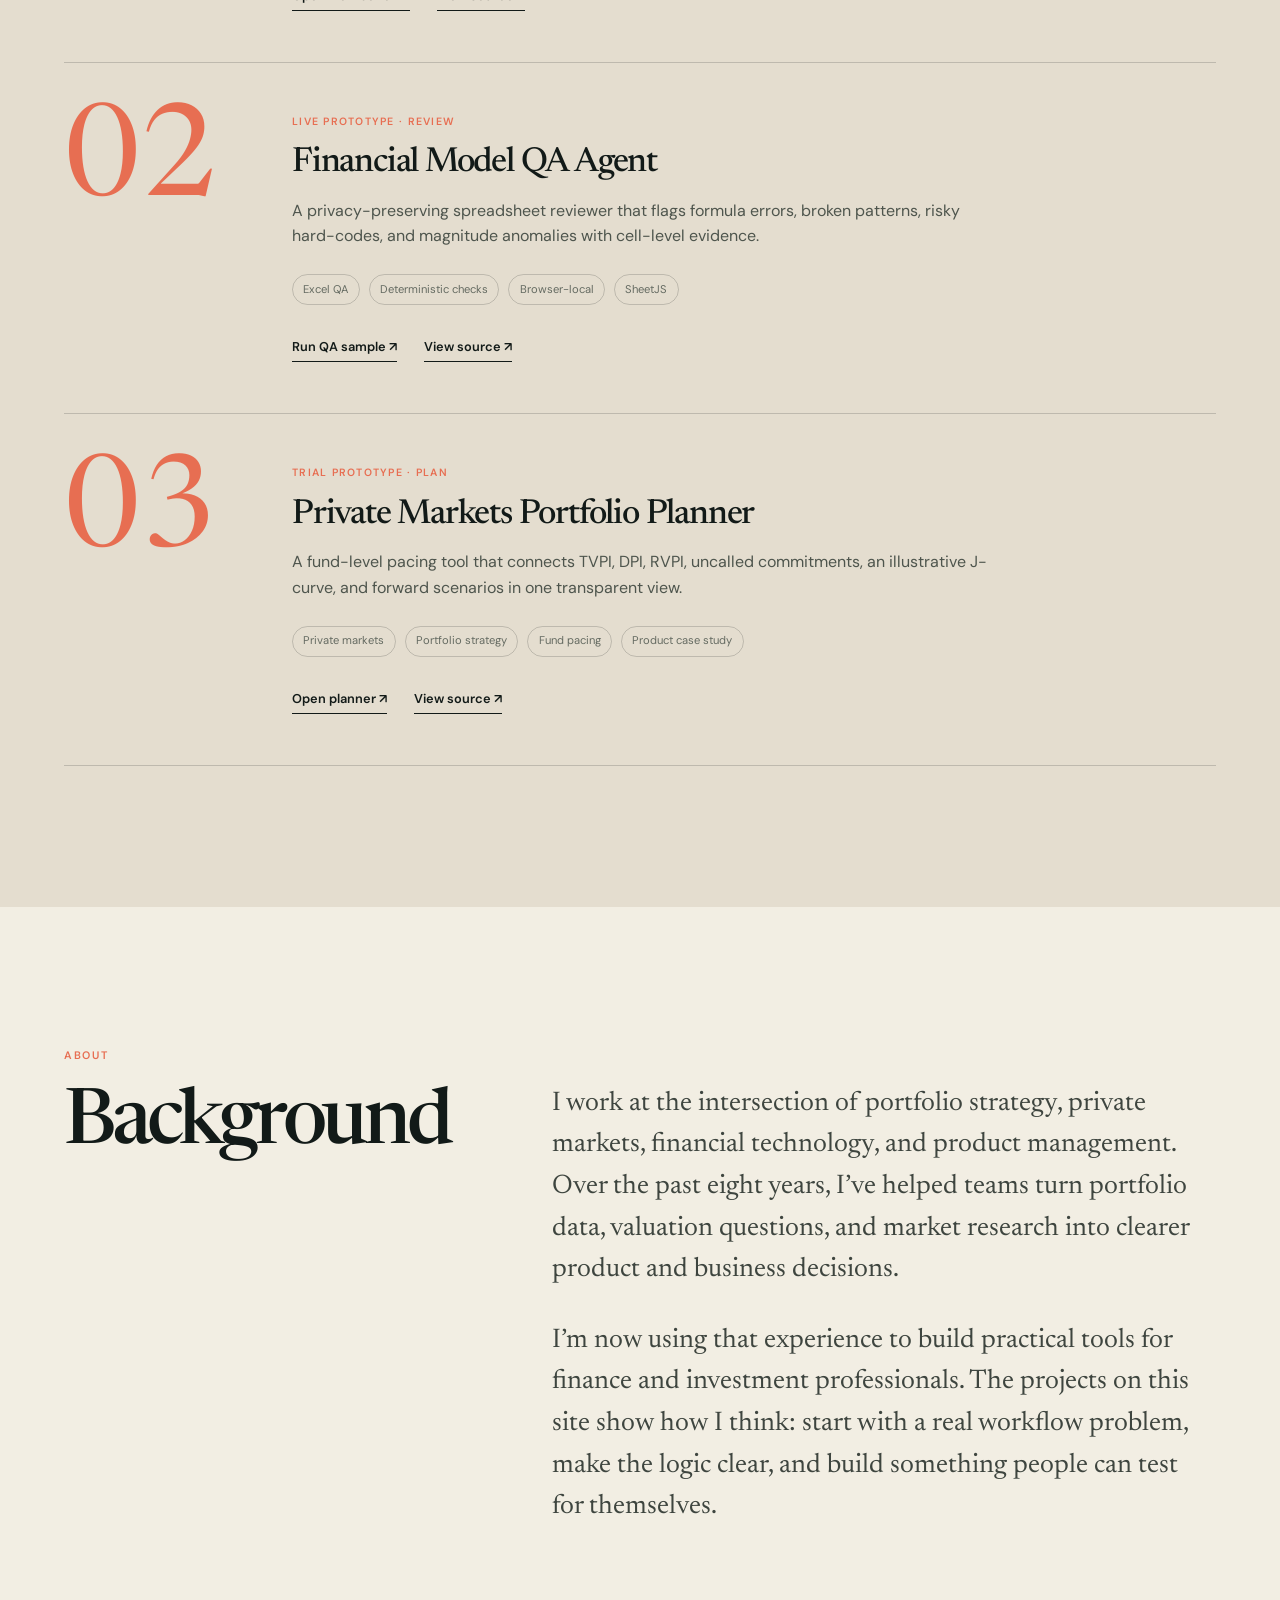
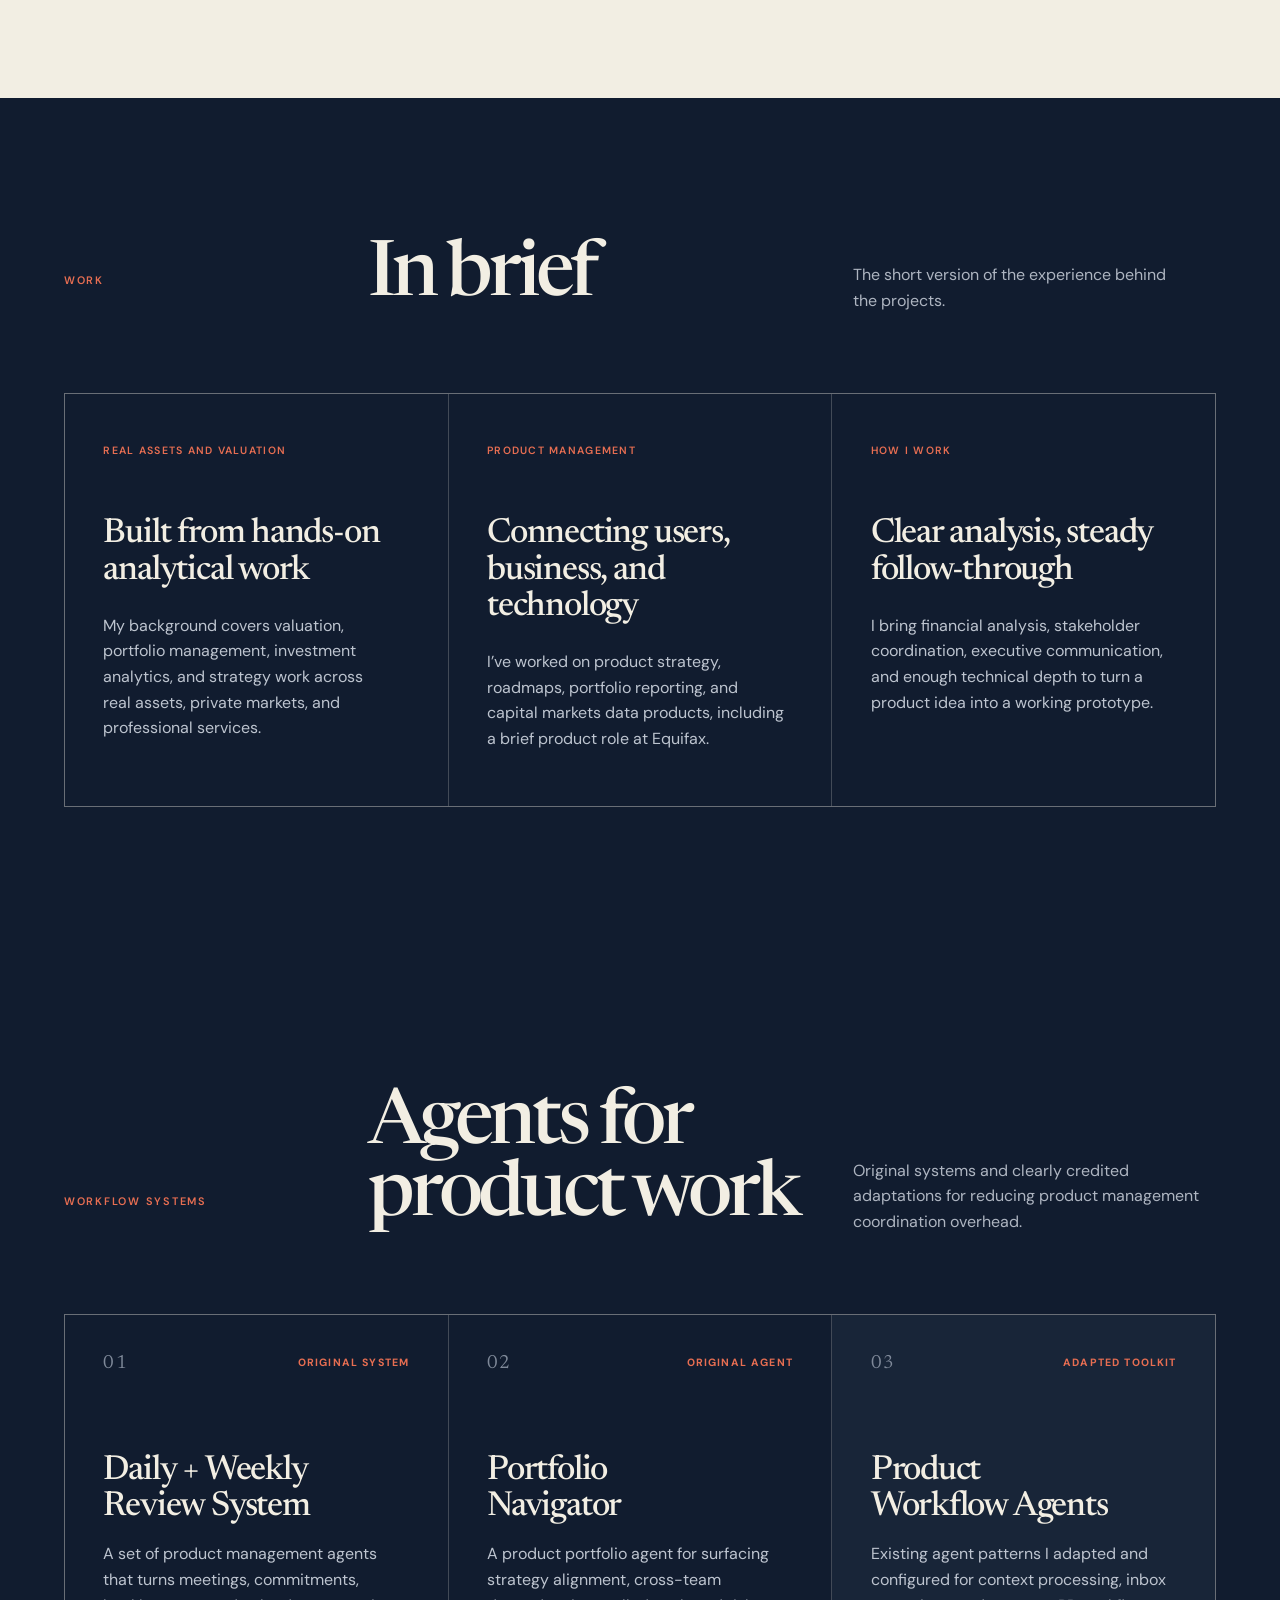
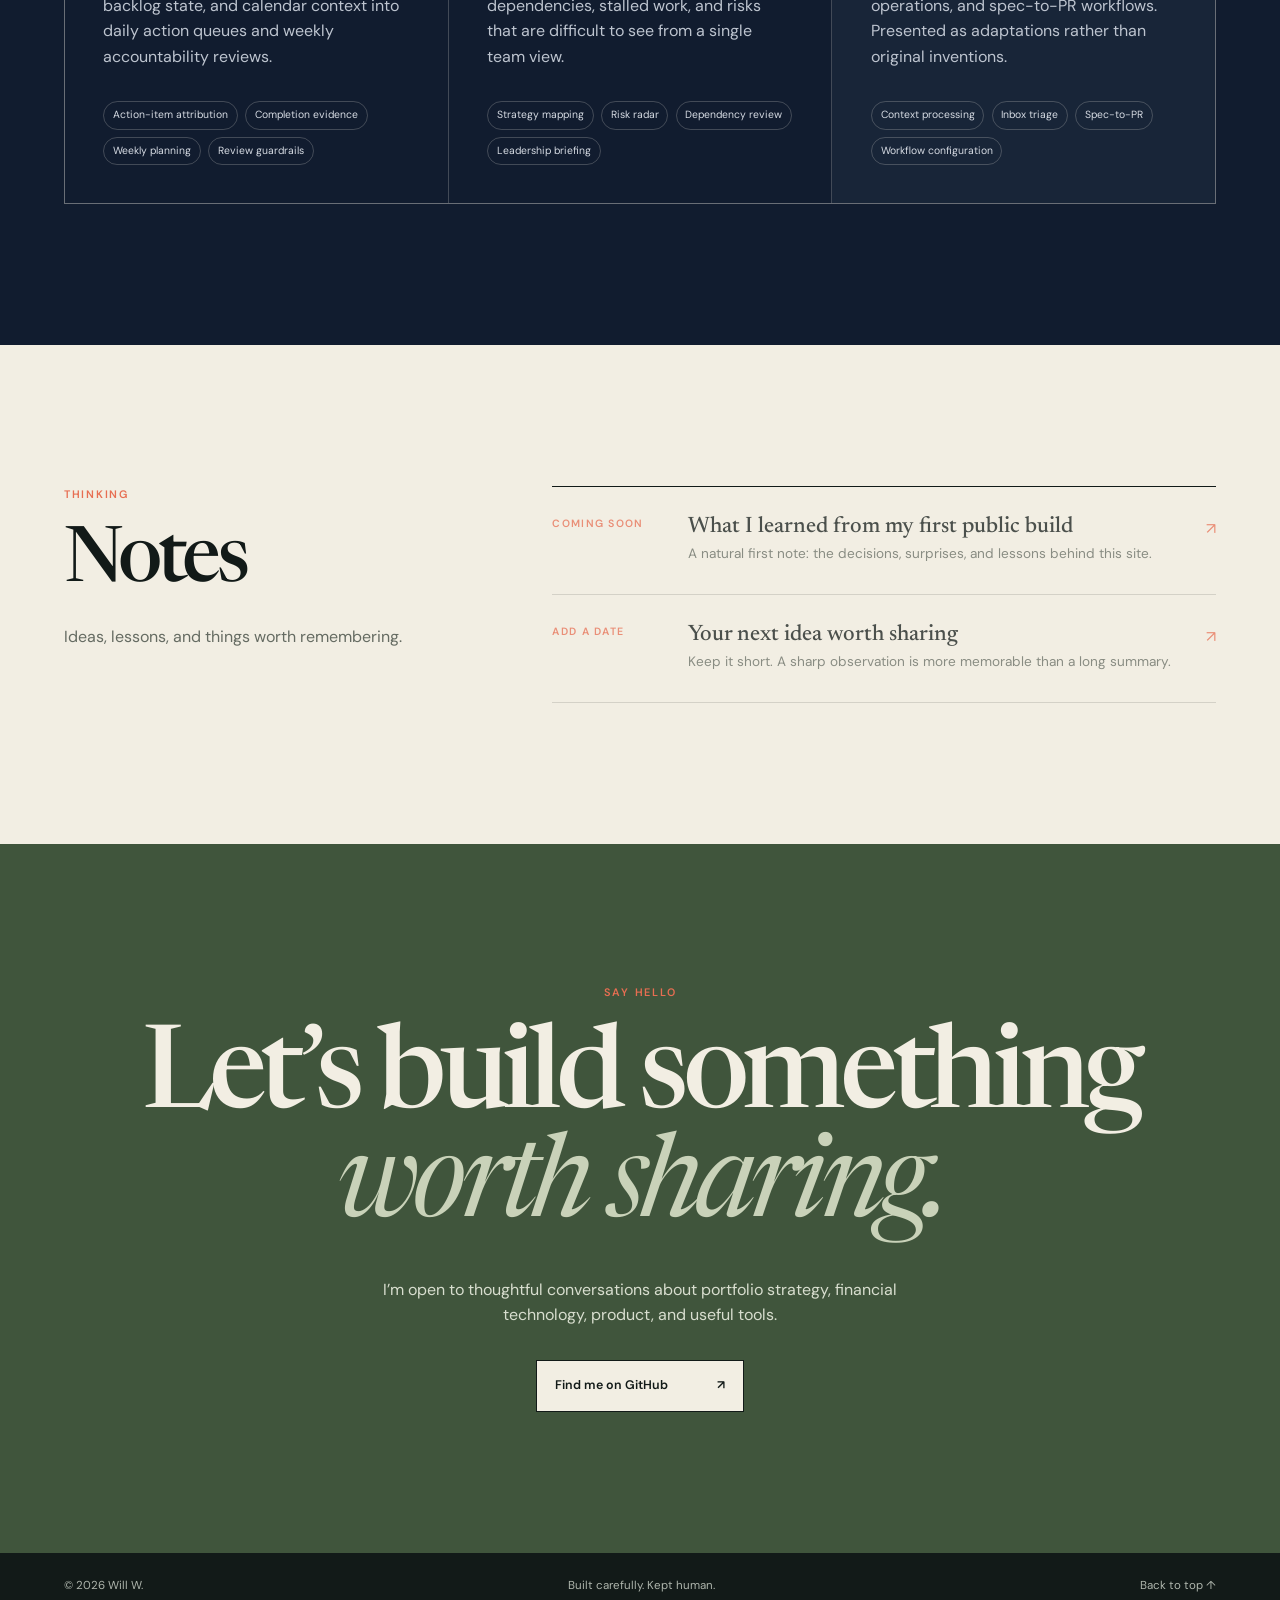
==== commit 23078e98: "Add private markets portfolio planner trial" ====
--- a/index.html
+++ b/index.html
@@ -13,7 +13,7 @@
     <link rel="preconnect" href="https://fonts.gstatic.com" crossorigin />
     <link href="https://fonts.googleapis.com/css2?family=DM+Sans:wght@400;500;600&family=Newsreader:opsz,wght@6..72,400;6..72,500;6..72,600&display=swap" rel="stylesheet" />
     <link rel="stylesheet" href="styles.css?v=7" />
-    <script src="content.js?v=8" defer></script>
+    <script src="content.js?v=9" defer></script>
     <script src="script.js?v=6" defer></script>
     <title>Will W. | Portfolio strategy, analytics and product</title>
   </head>
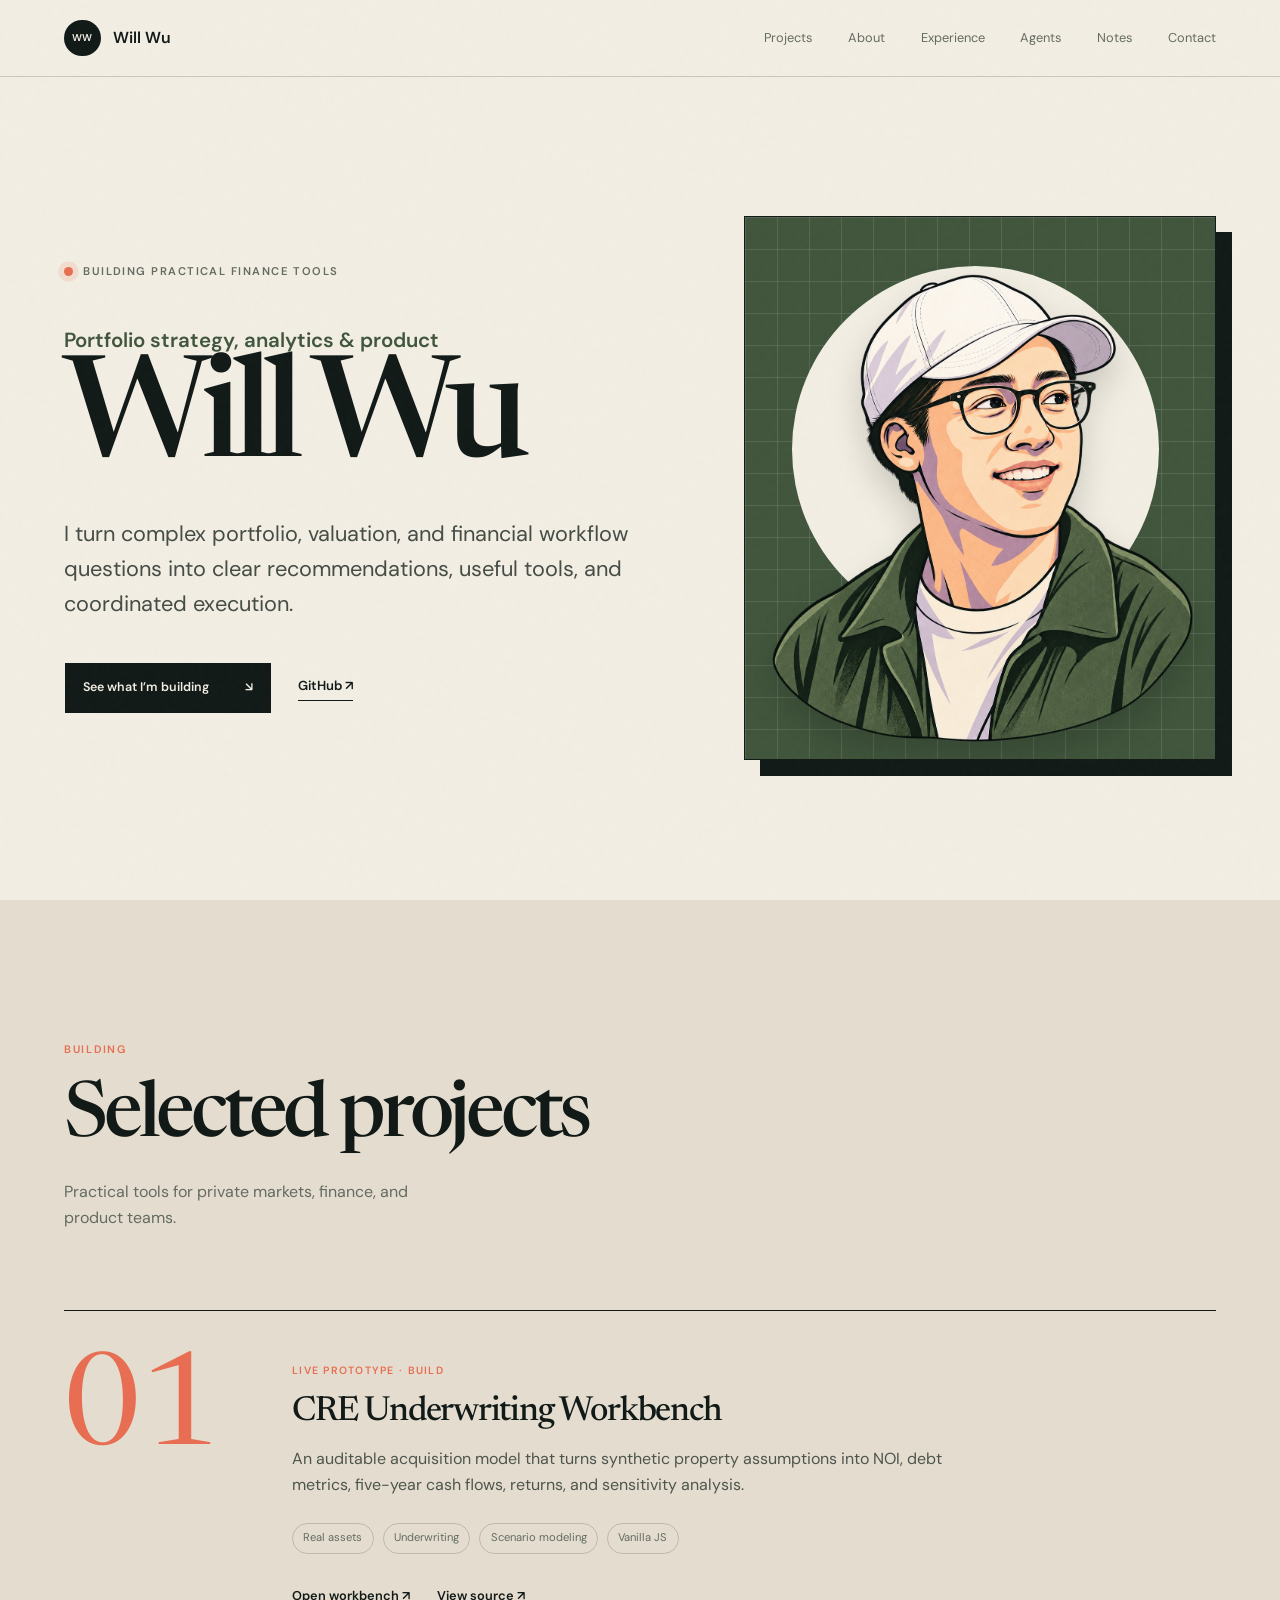
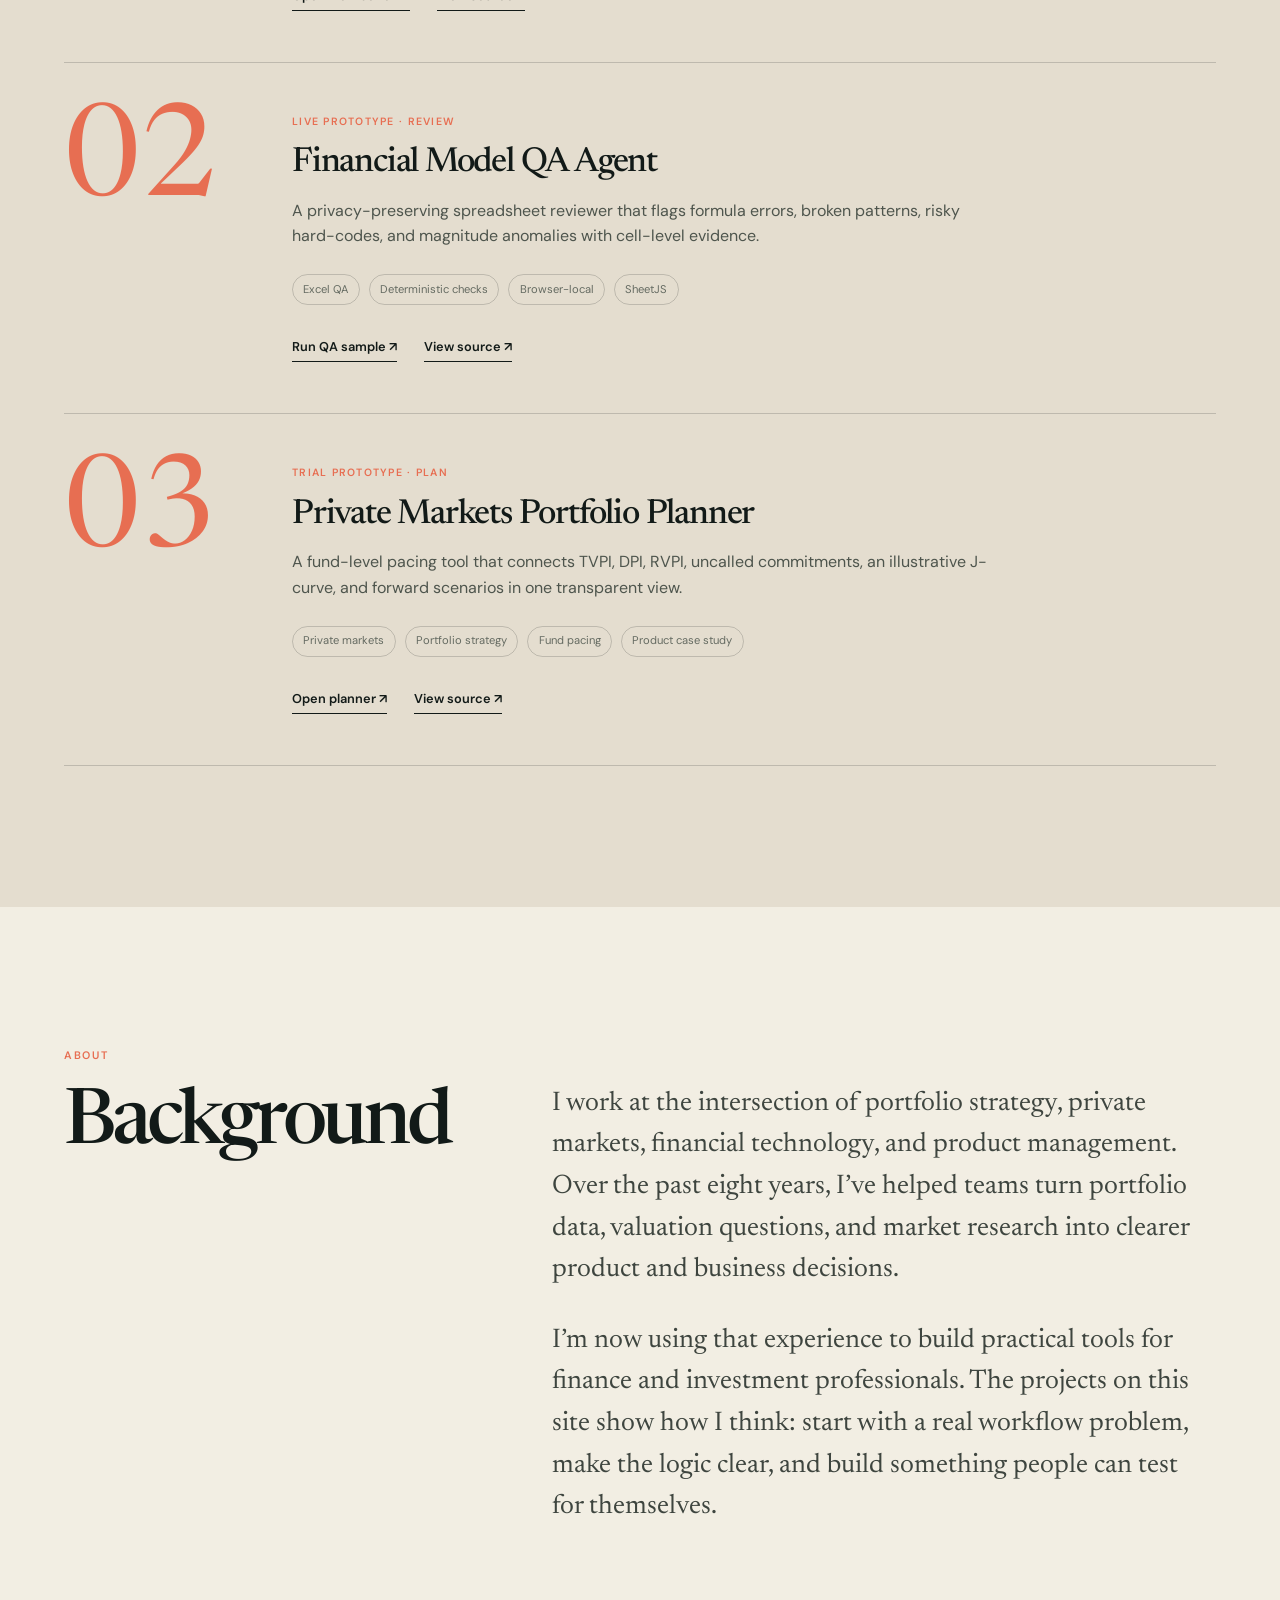
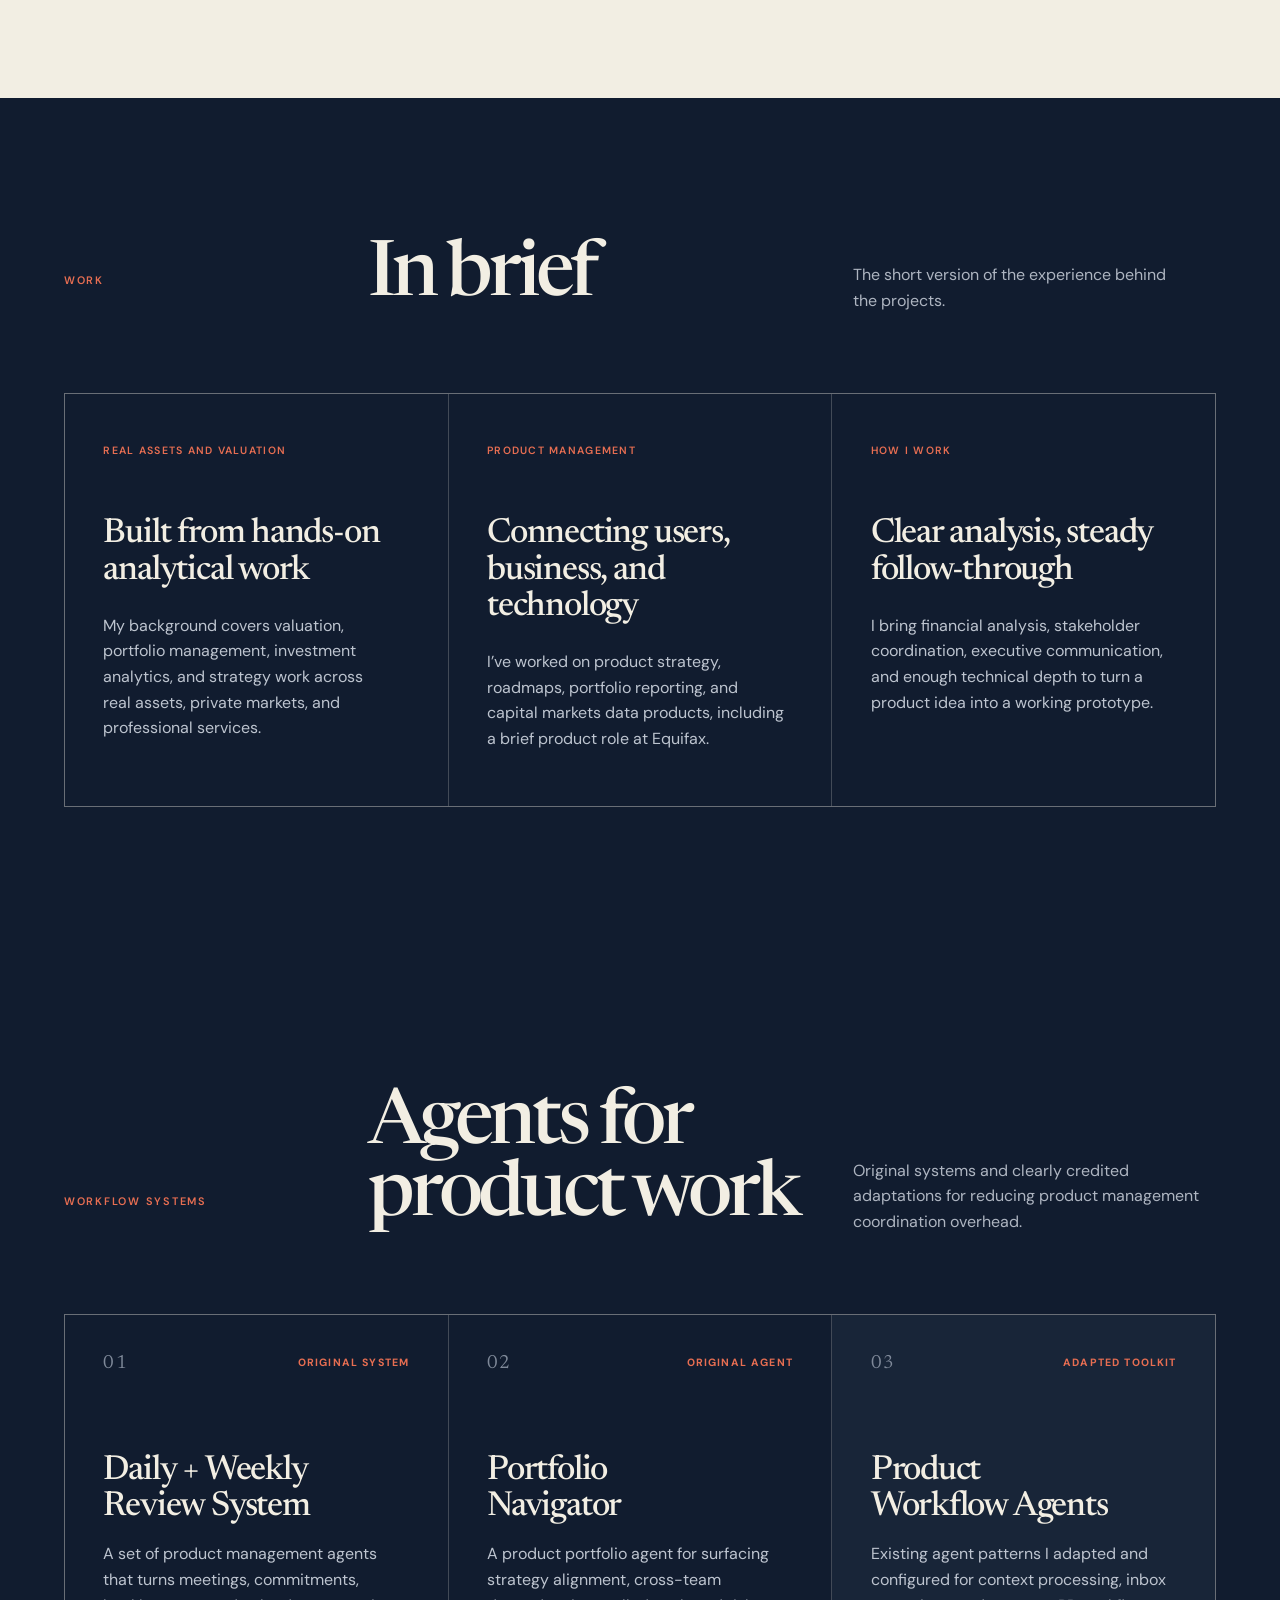
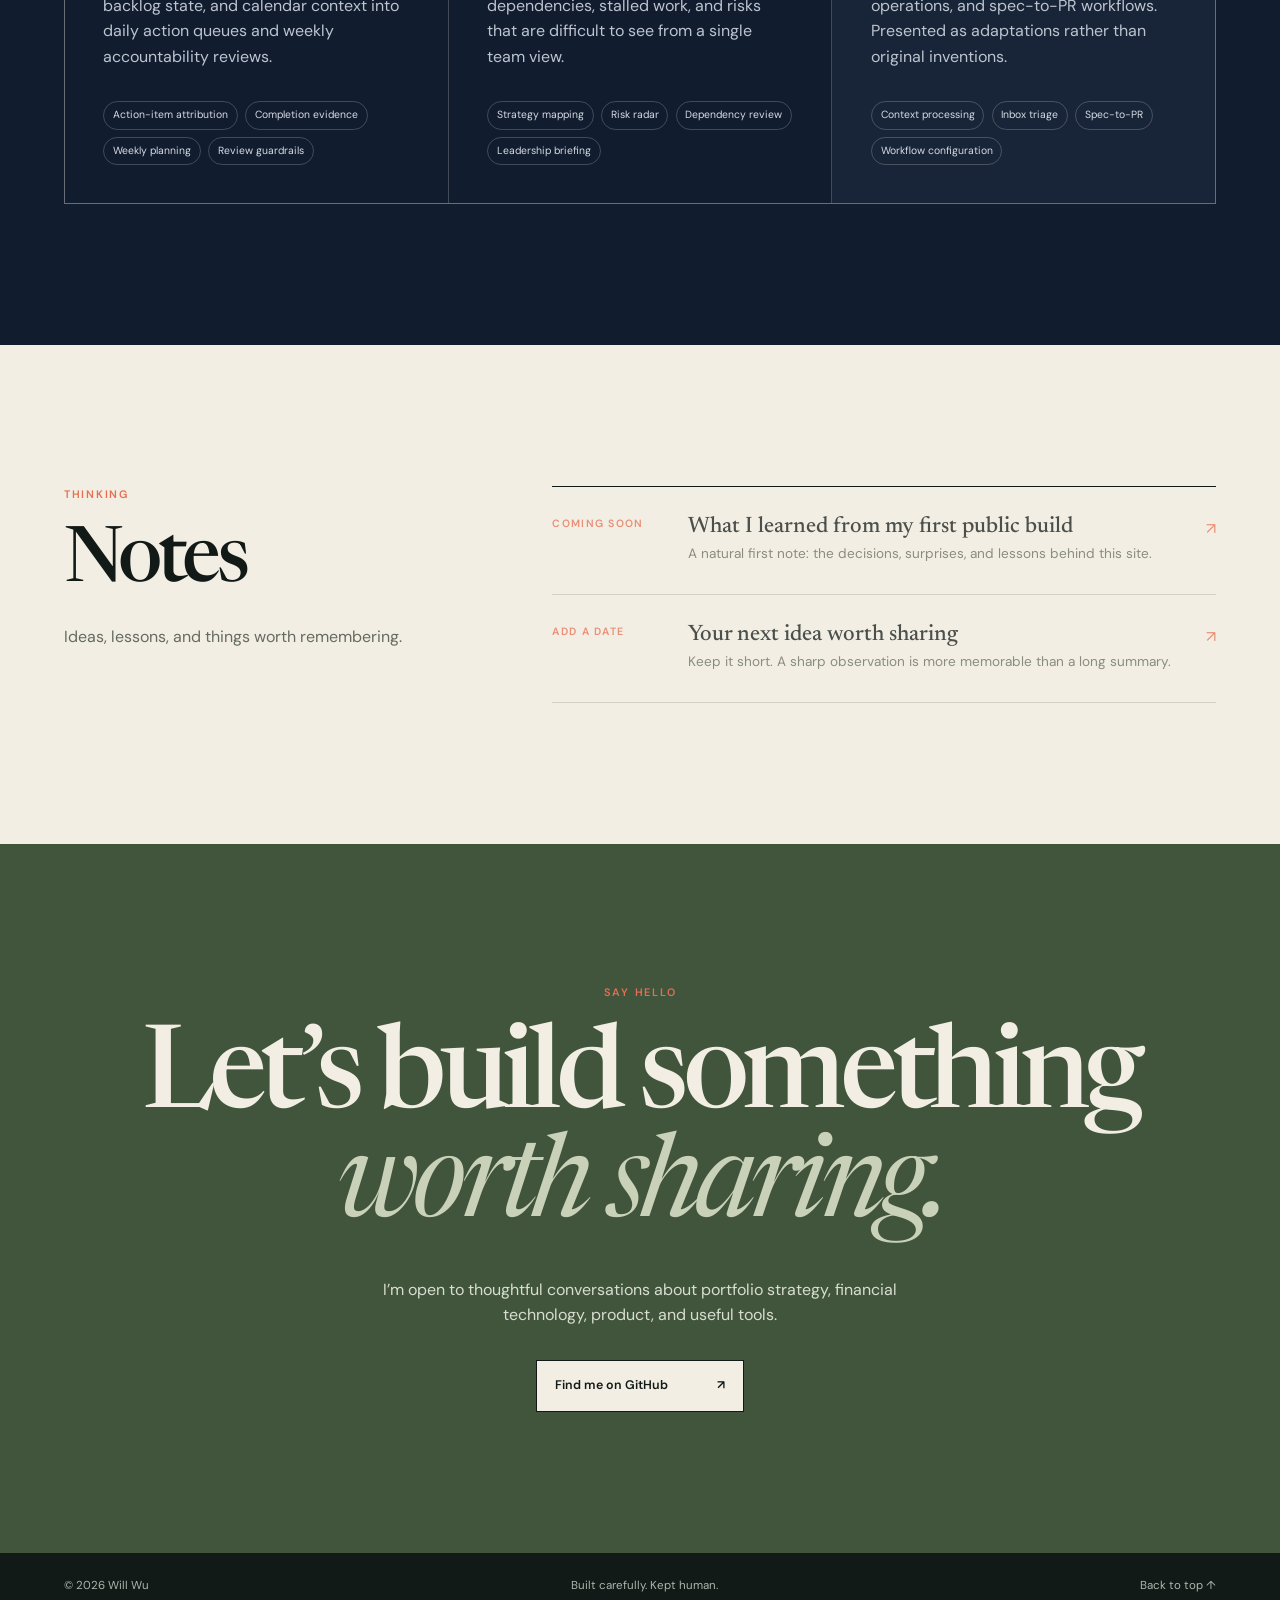
==== commit 06863772: "Update portfolio name to Will Wu" ====
--- a/index.html
+++ b/index.html
@@ -3,9 +3,9 @@
   <head>
     <meta charset="UTF-8" />
     <meta name="viewport" content="width=device-width, initial-scale=1.0" />
-    <meta name="description" content="Will W. is a product and portfolio strategy professional working across private markets, valuation, and financial technology." />
+    <meta name="description" content="Will Wu is a product and portfolio strategy professional working across private markets, valuation, and financial technology." />
     <meta name="theme-color" content="#f2eee3" />
-    <meta property="og:title" content="Will W. | Portfolio strategy, analytics and product" />
+    <meta property="og:title" content="Will Wu | Portfolio strategy, analytics and product" />
     <meta property="og:description" content="Portfolio strategy, valuation, financial technology, and practical finance tools." />
     <meta property="og:type" content="website" />
     <link rel="icon" href="assets/favicon.svg" type="image/svg+xml" />
@@ -13,16 +13,16 @@
     <link rel="preconnect" href="https://fonts.gstatic.com" crossorigin />
     <link href="https://fonts.googleapis.com/css2?family=DM+Sans:wght@400;500;600&family=Newsreader:opsz,wght@6..72,400;6..72,500;6..72,600&display=swap" rel="stylesheet" />
     <link rel="stylesheet" href="styles.css?v=7" />
-    <script src="content.js?v=9" defer></script>
+    <script src="content.js?v=10" defer></script>
     <script src="script.js?v=6" defer></script>
-    <title>Will W. | Portfolio strategy, analytics and product</title>
+    <title>Will Wu | Portfolio strategy, analytics and product</title>
   </head>
   <body>
     <a class="skip-link" href="#main">Skip to content</a>
     <header class="site-header">
-      <a class="brand" href="#hero" aria-label="Will W., home">
+      <a class="brand" href="#hero" aria-label="Will Wu, home">
         <span class="brand-mark" aria-hidden="true">WW</span>
-        <span data-name>Will W.</span>
+        <span data-name>Will Wu</span>
       </a>
       <nav aria-label="Primary navigation">
         <a href="#projects">Projects</a>
@@ -39,7 +39,7 @@
         <div class="hero-copy reveal">
           <p class="status"><span aria-hidden="true"></span><span data-status>Building in public</span></p>
           <p class="hero-overline" data-title>Product-minded developer</p>
-          <h1 id="hero-title" data-name>Will W.</h1>
+          <h1 id="hero-title" data-name>Will Wu</h1>
           <p class="hero-summary" data-tagline>Building practical web experiences and AI-powered prototypes.</p>
           <div class="hero-actions">
             <a class="button button-dark" href="#projects">See what I’m building <span aria-hidden="true">↘</span></a>
@@ -119,7 +119,7 @@
     </main>
 
     <footer class="site-footer">
-      <p>© <span id="year"></span> <span data-name>Will W.</span></p>
+      <p>© <span id="year"></span> <span data-name>Will Wu</span></p>
       <p>Built carefully. Kept human.</p>
       <a href="#hero">Back to top ↑</a>
     </footer>
